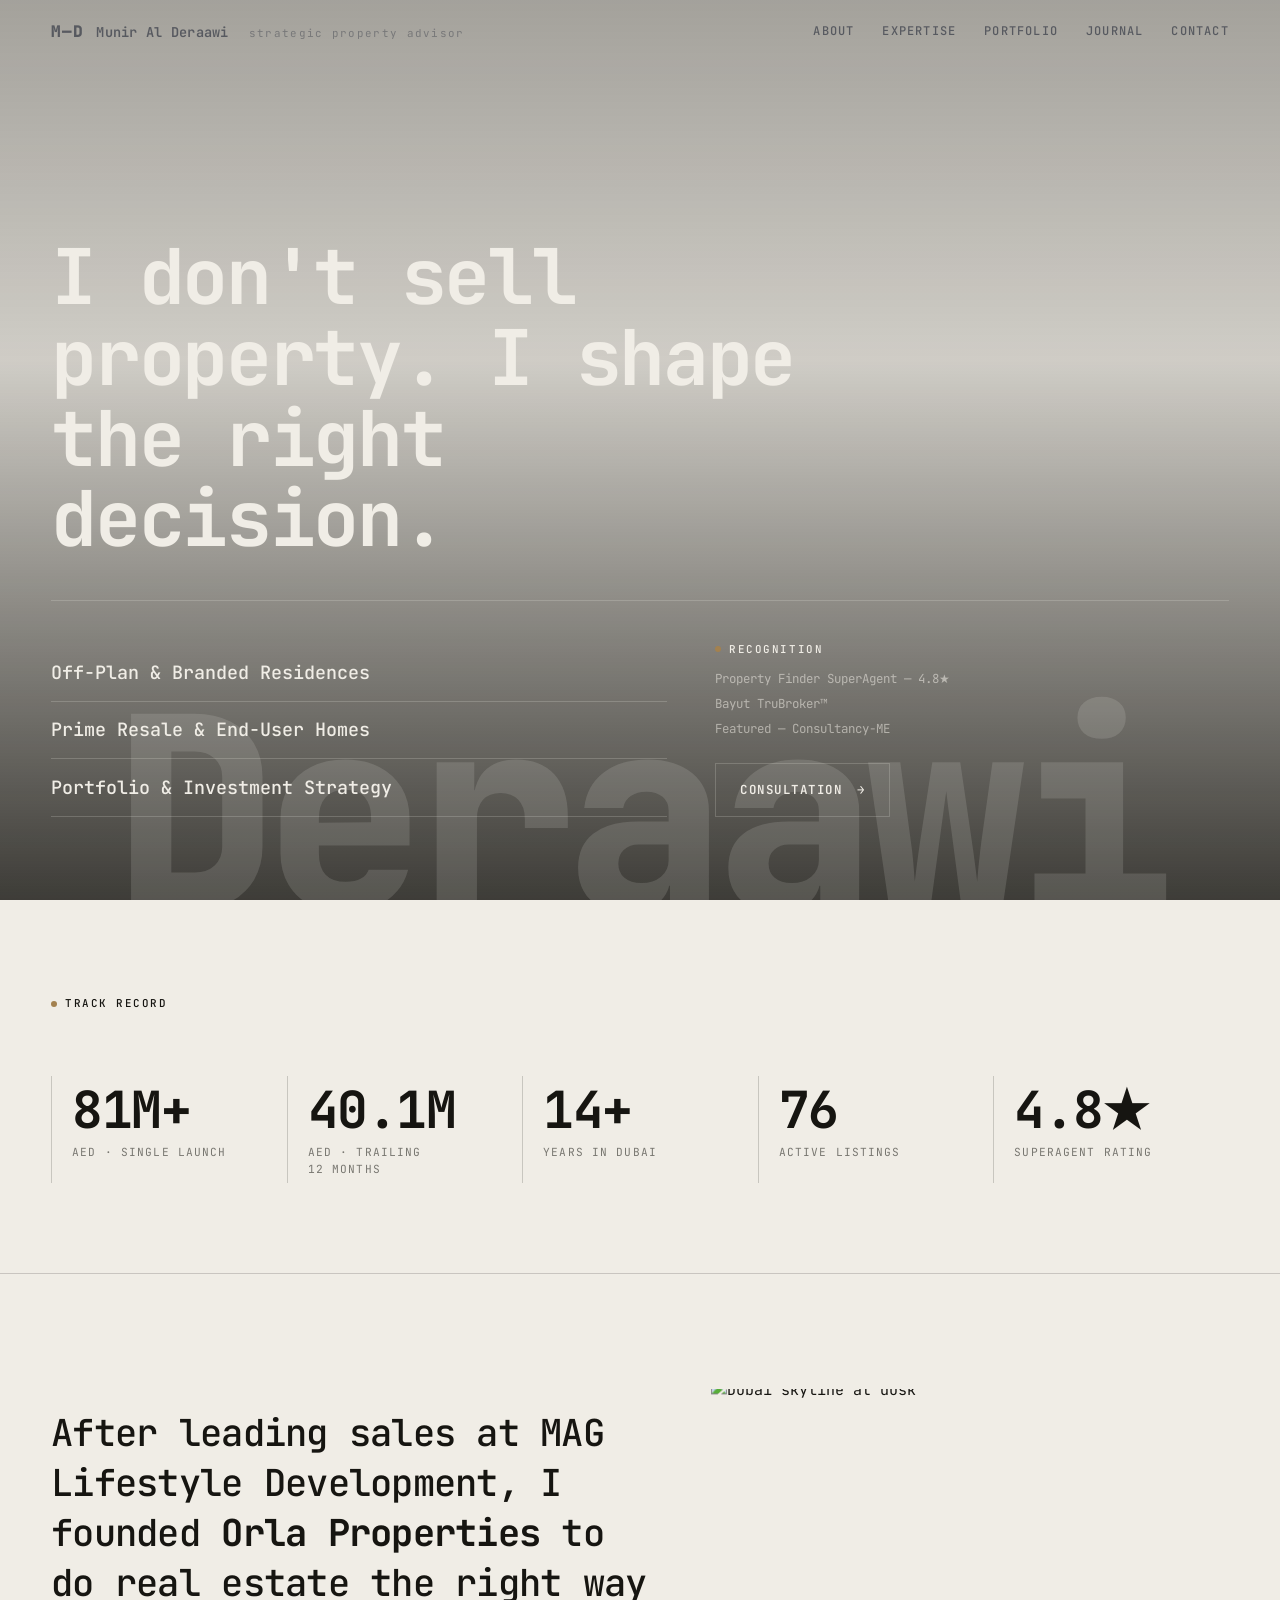
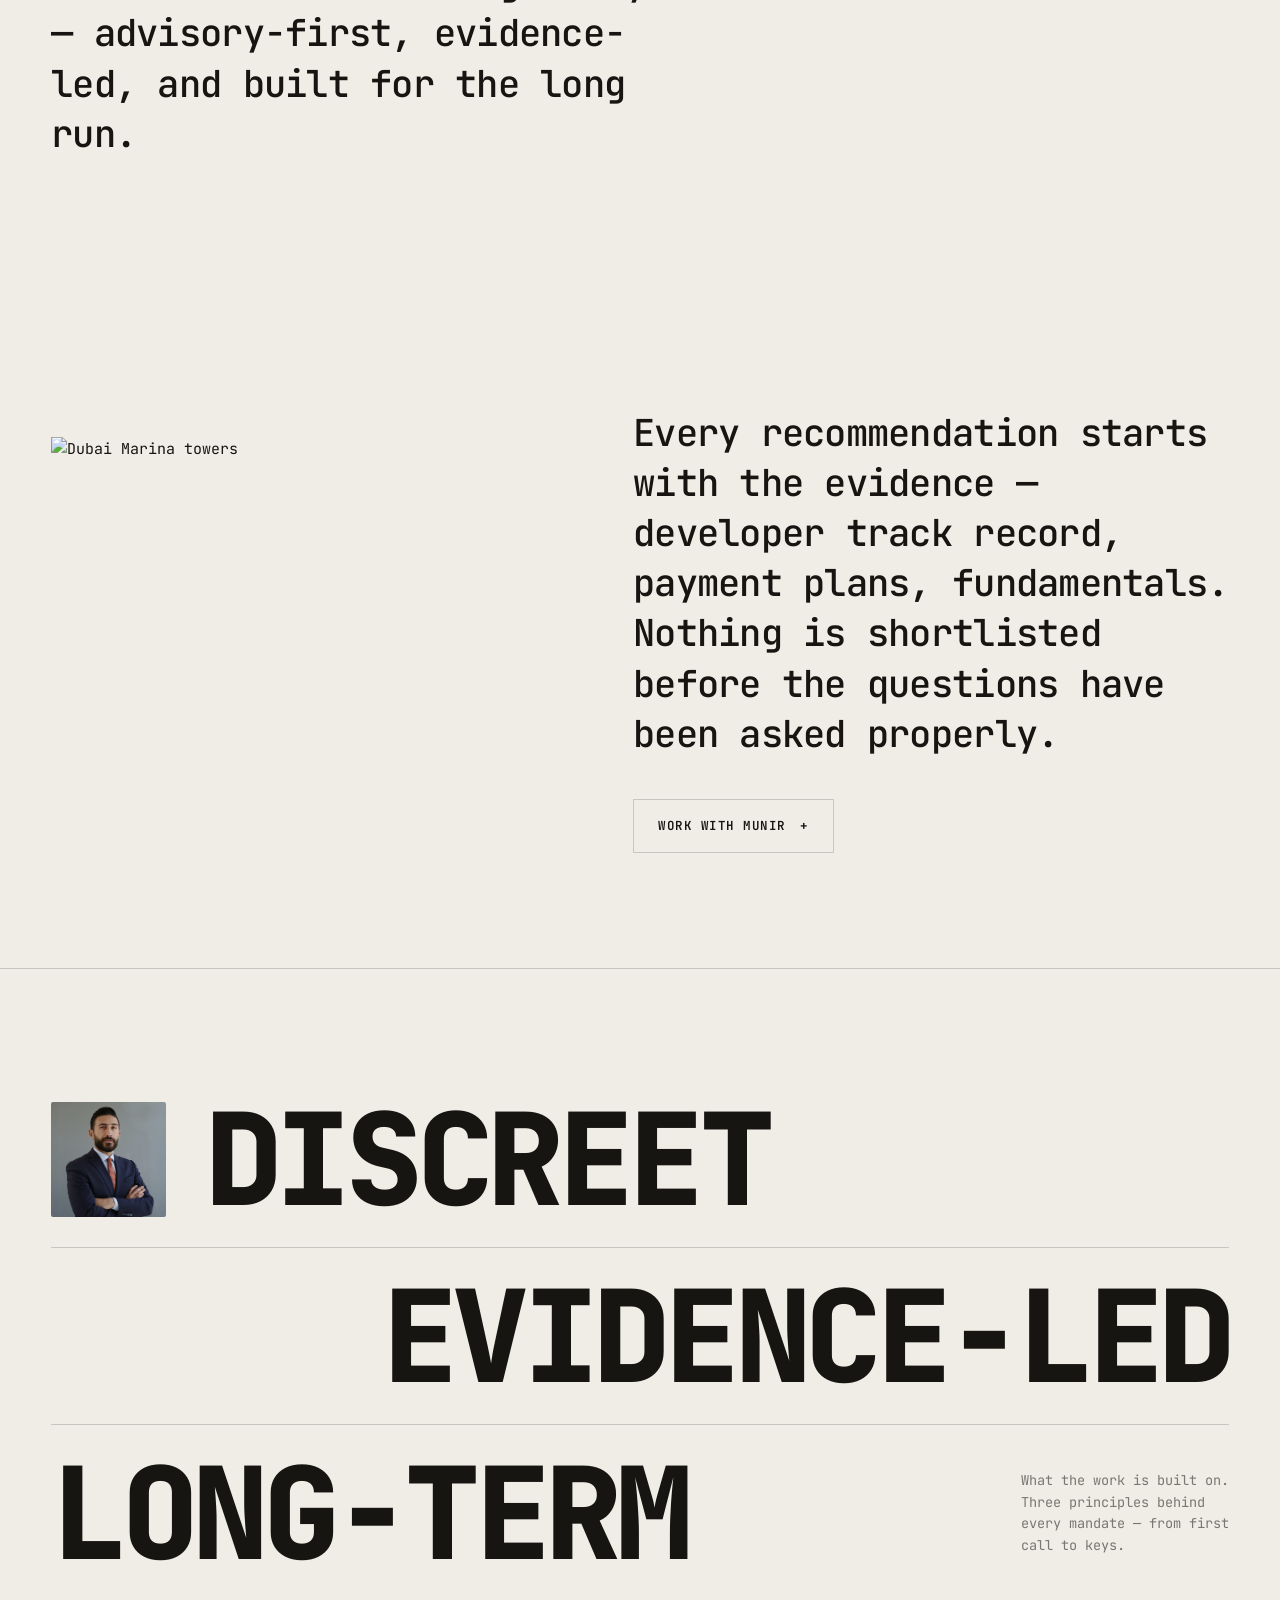
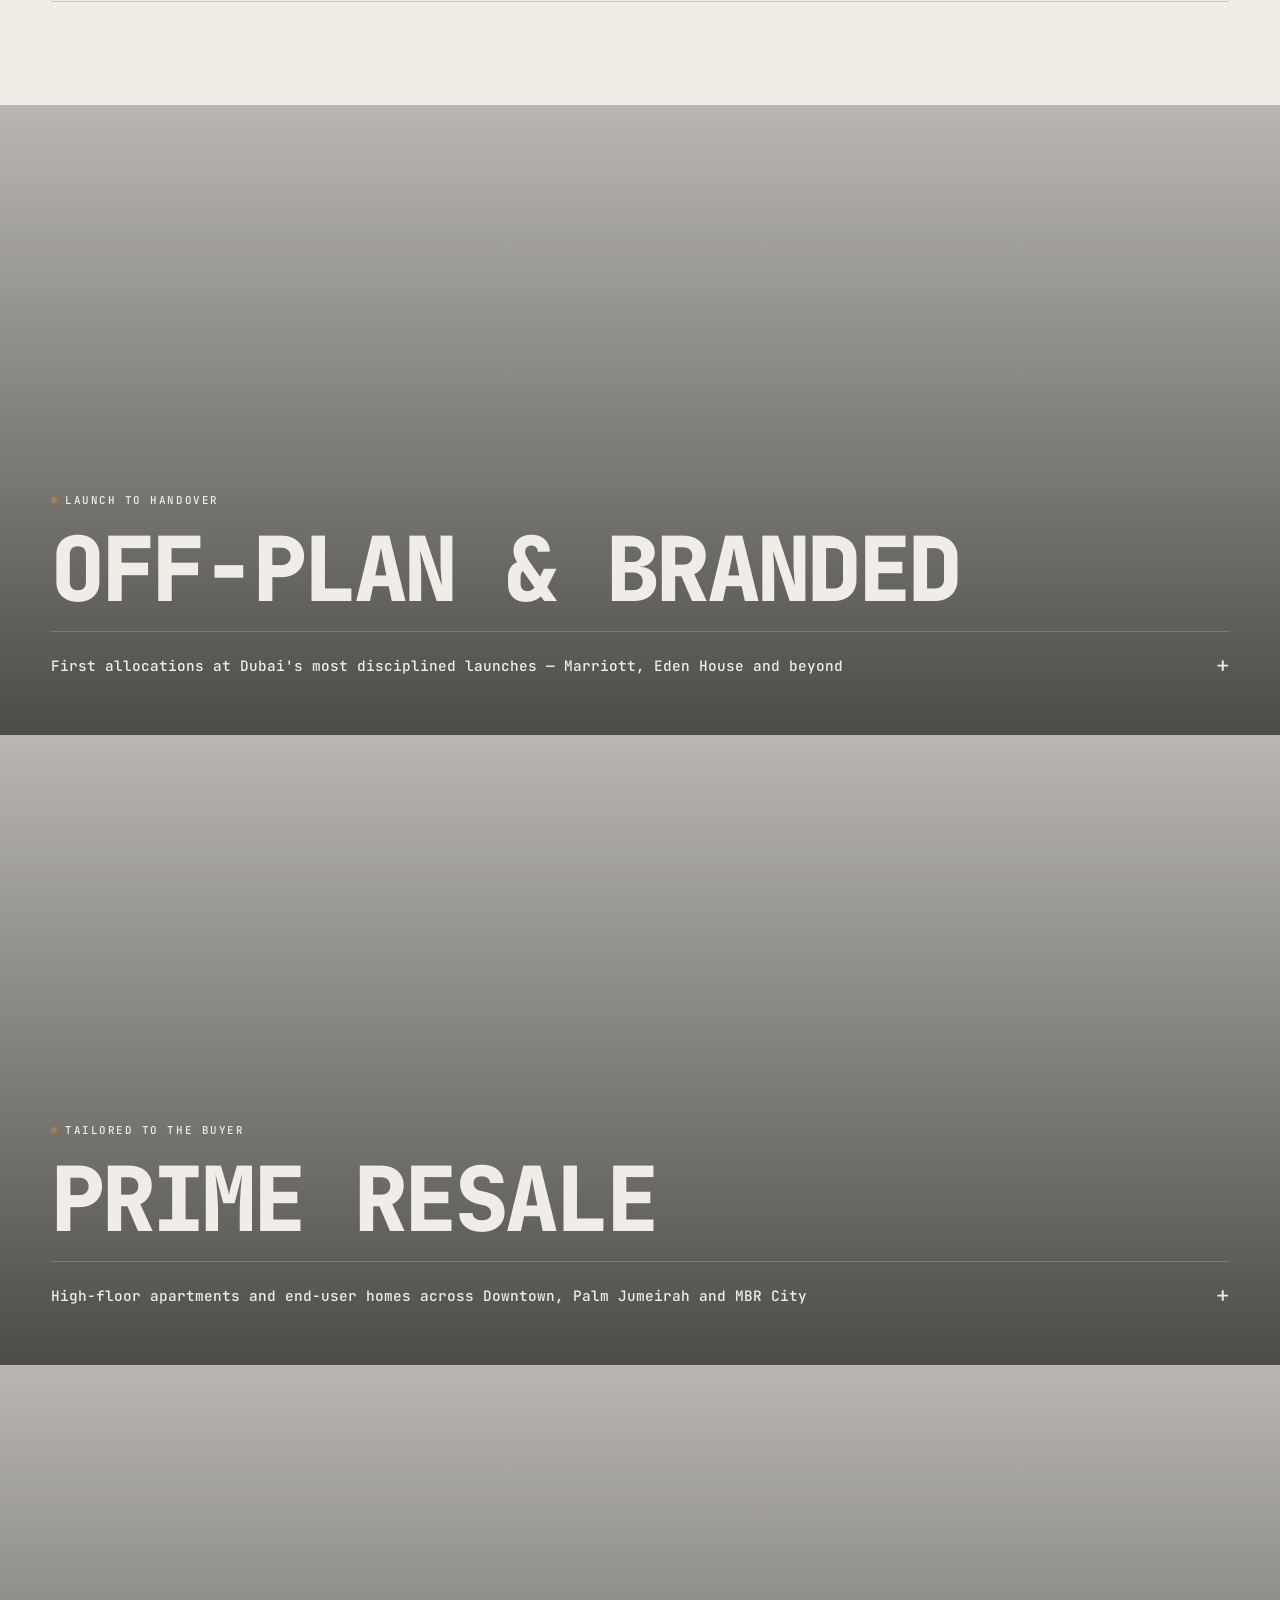
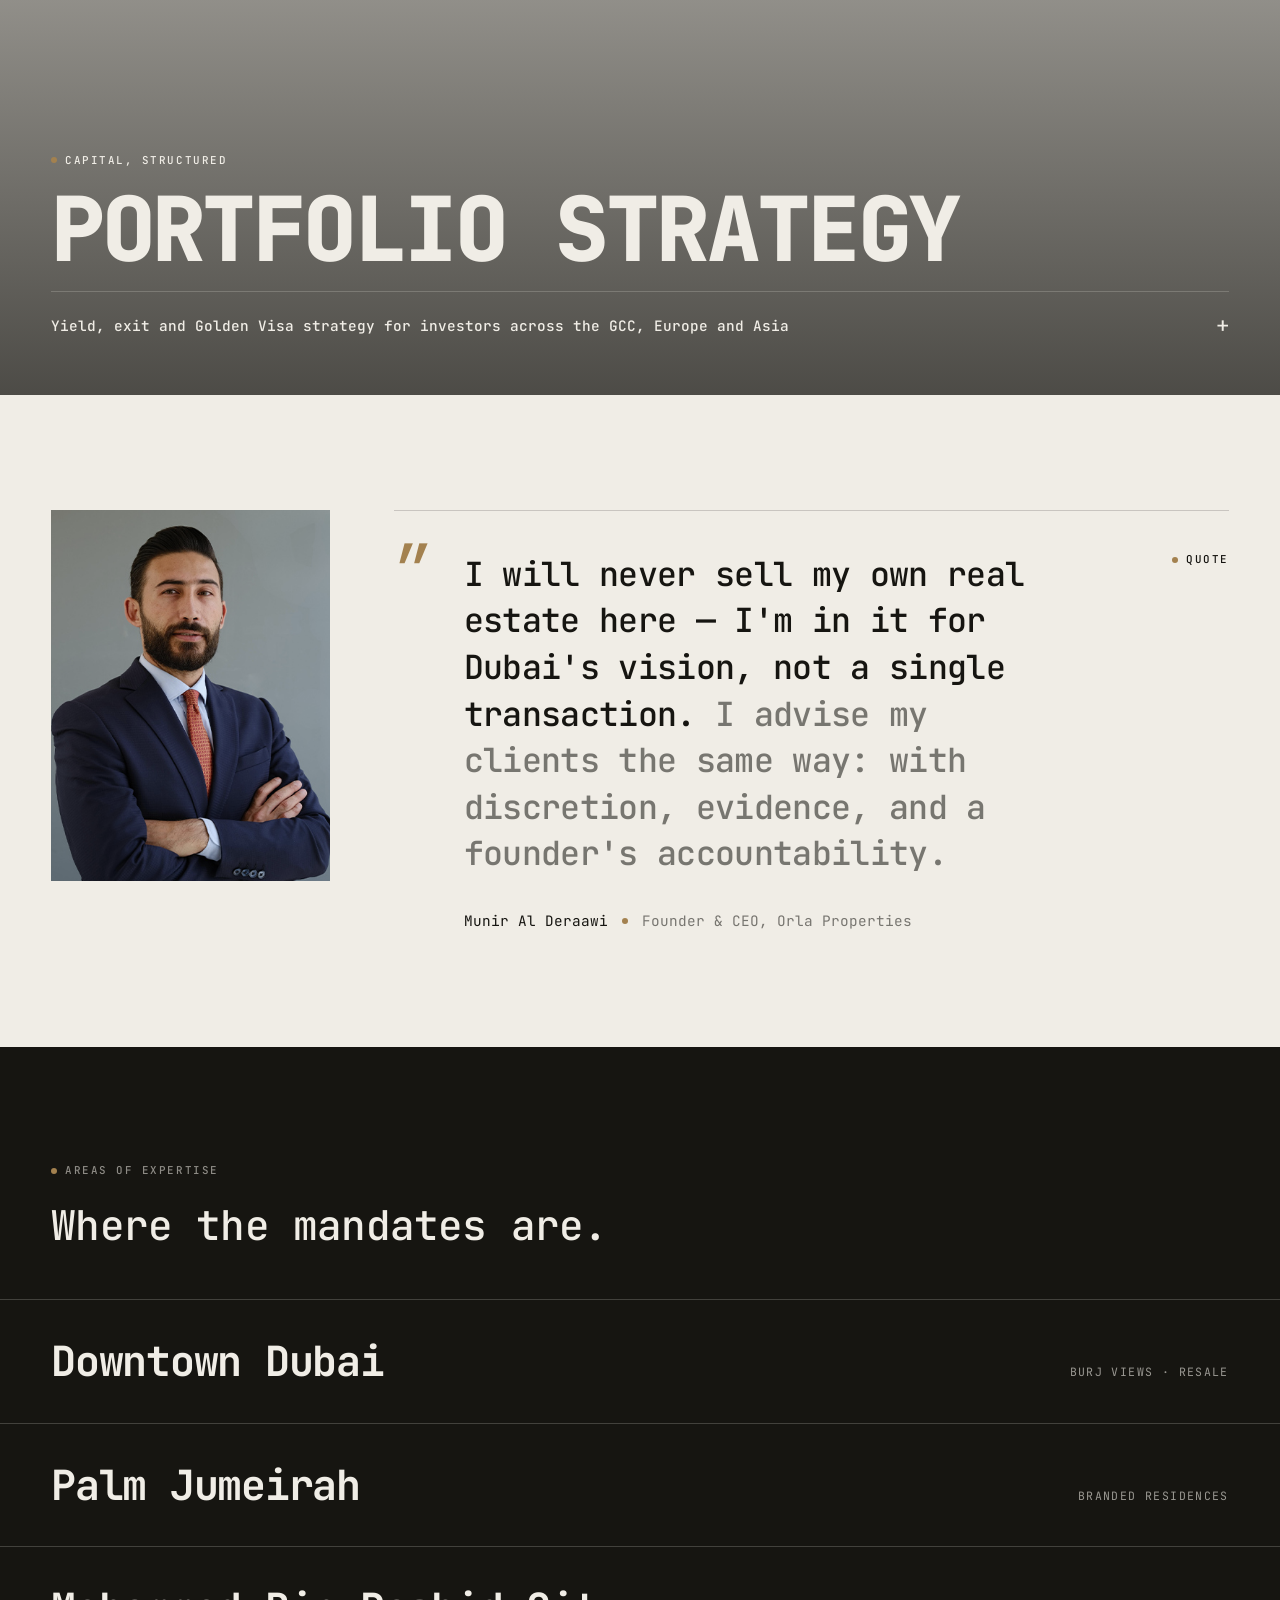
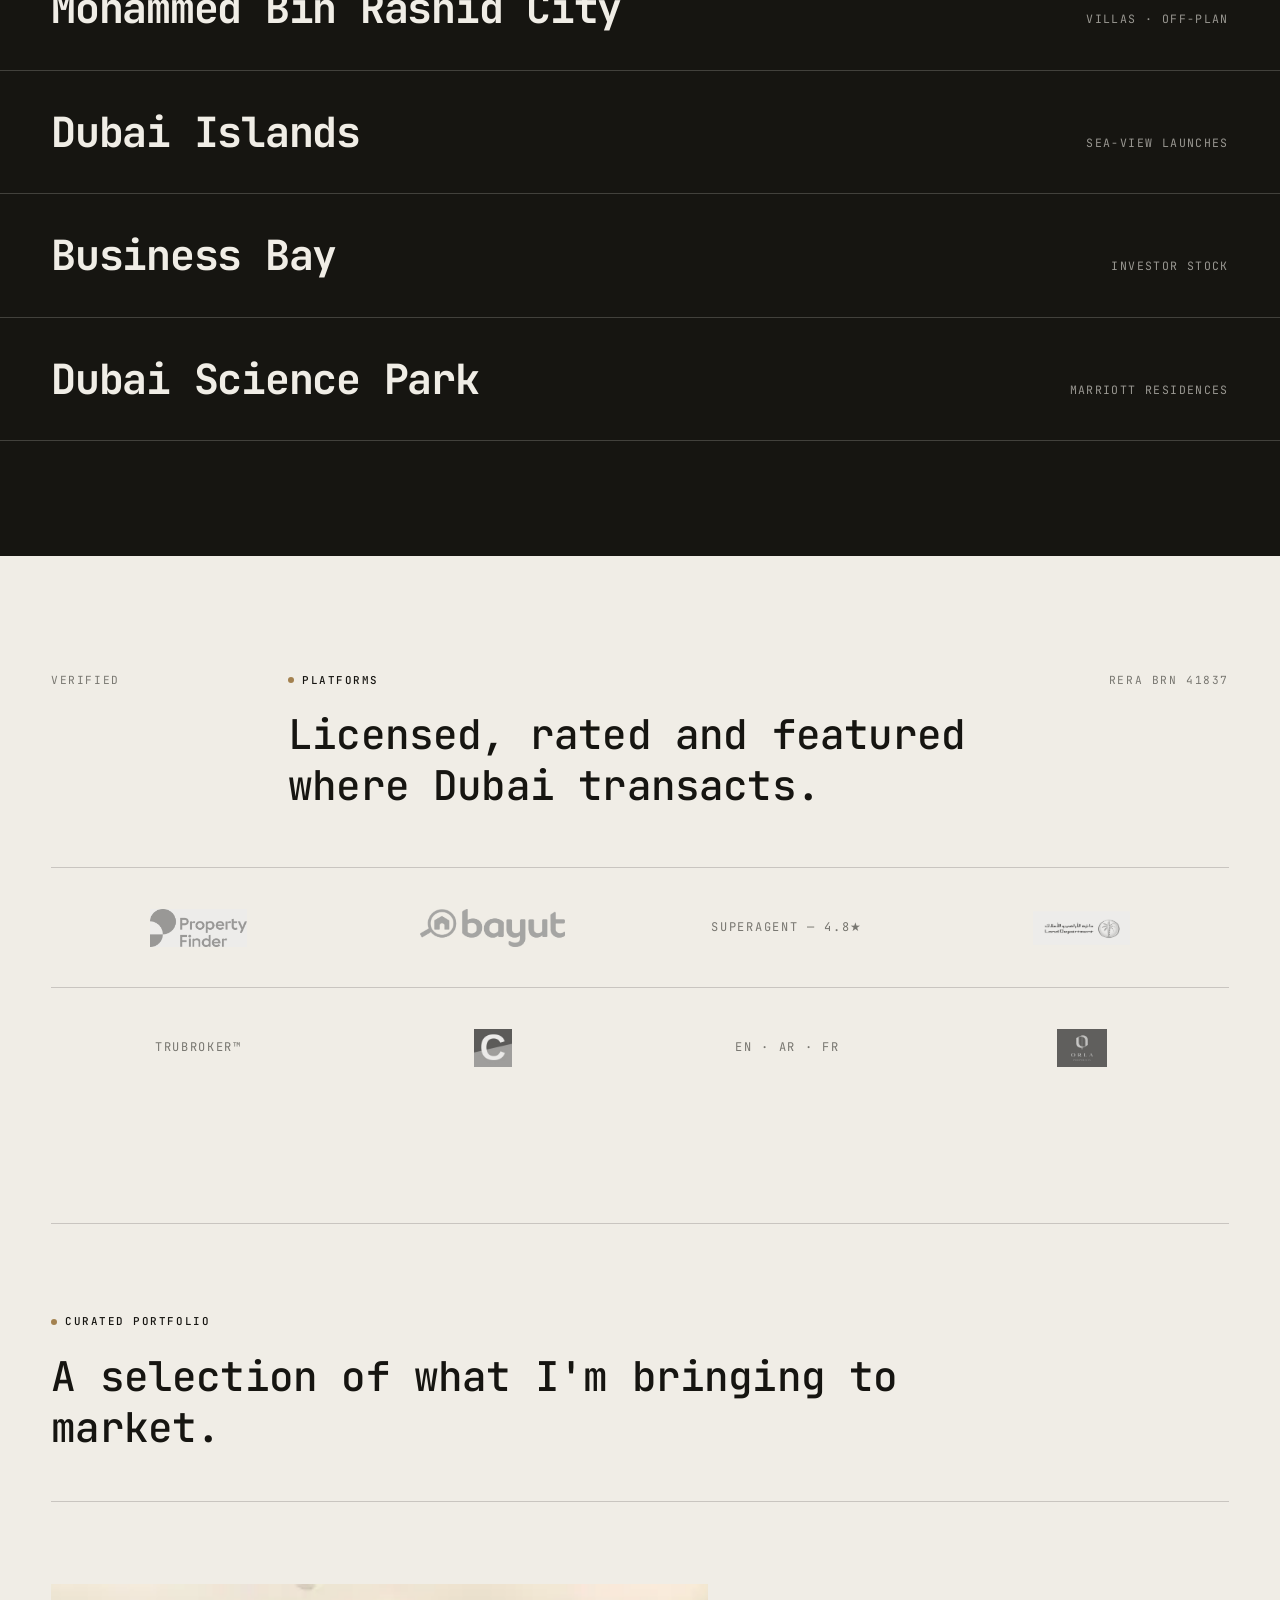
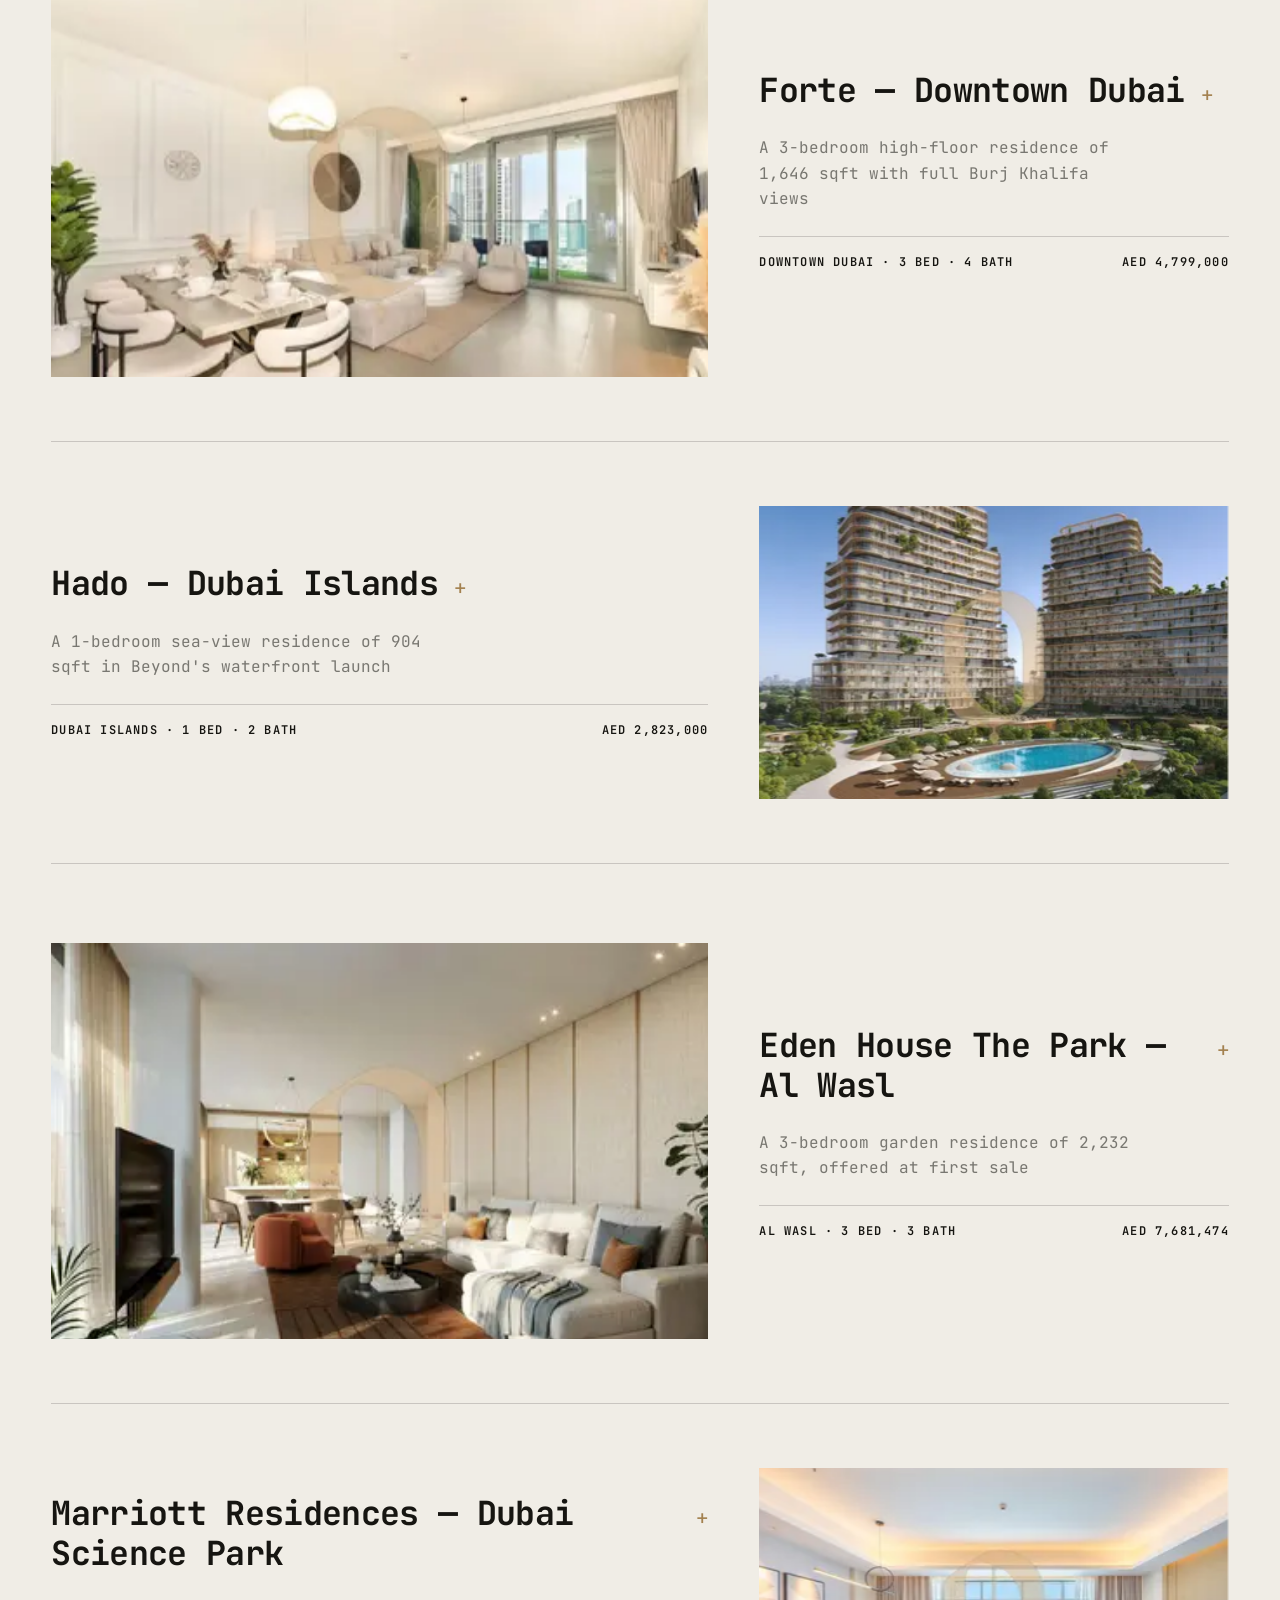
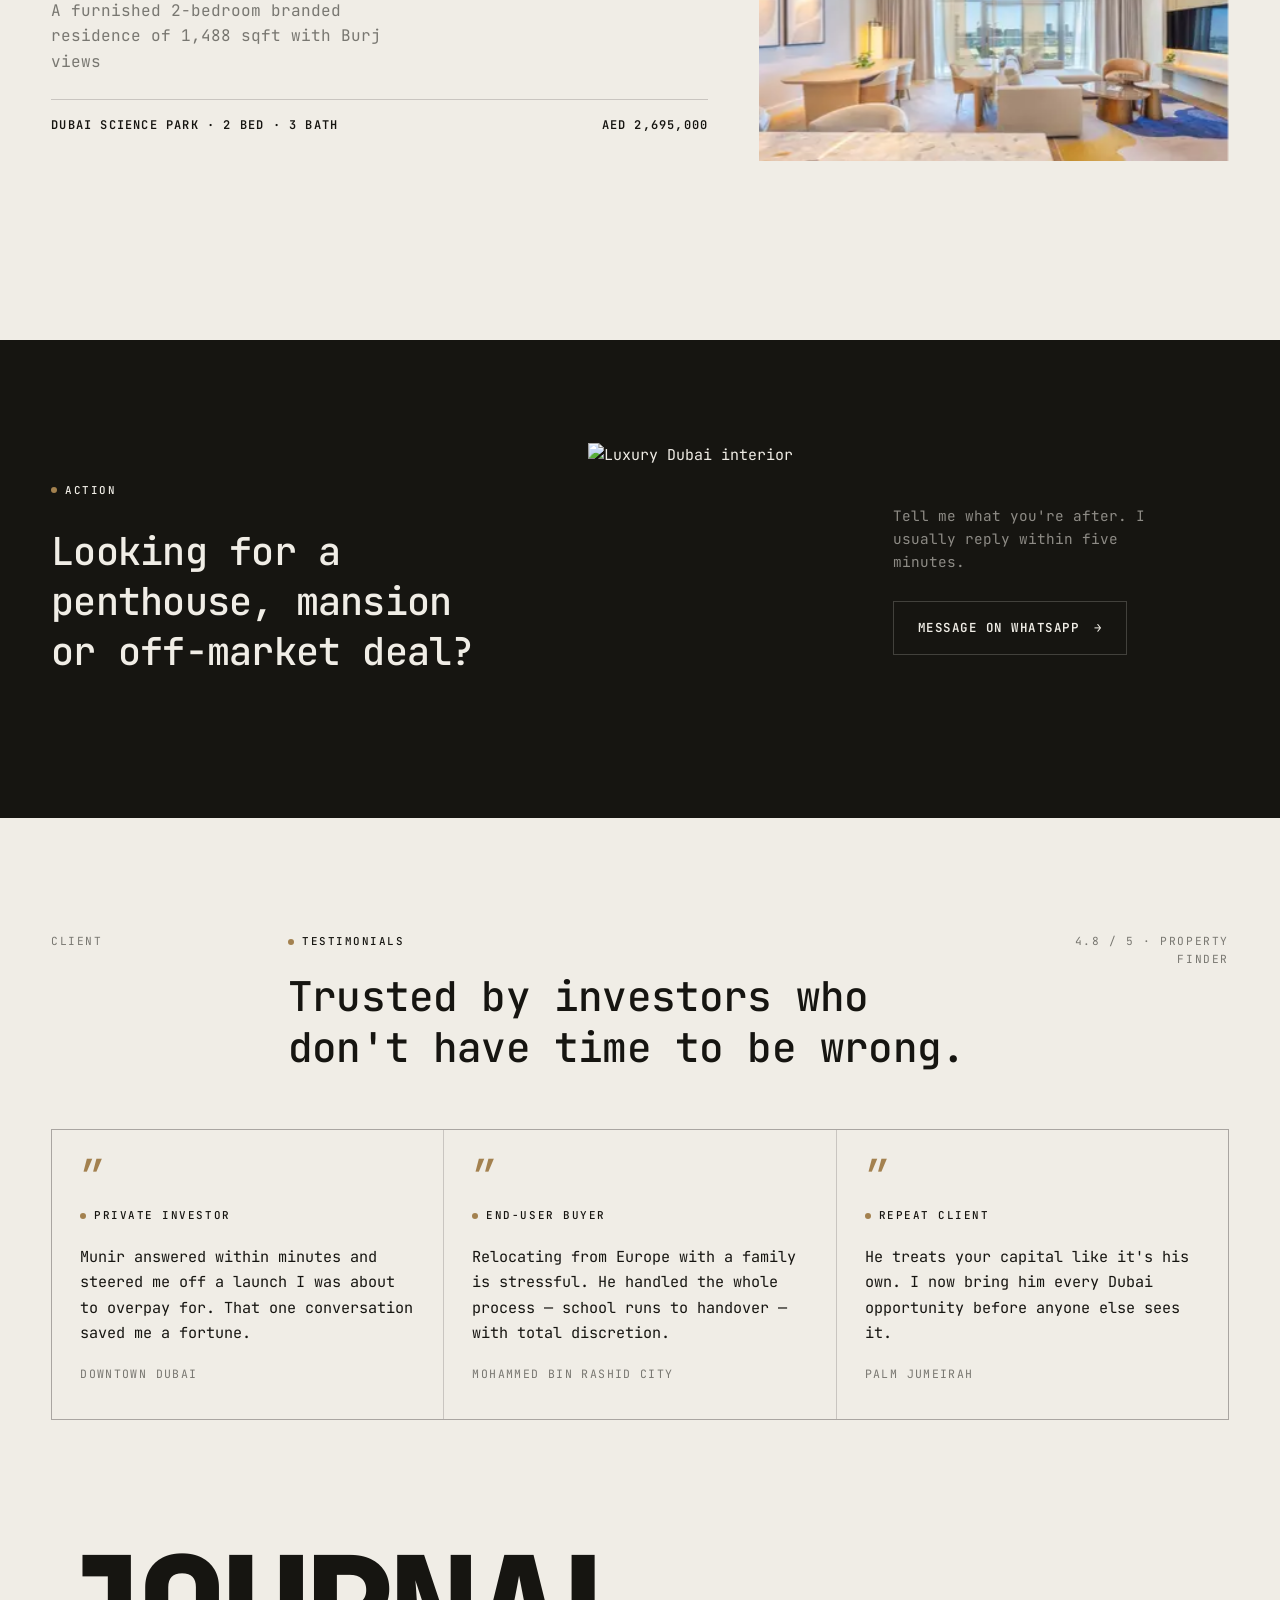
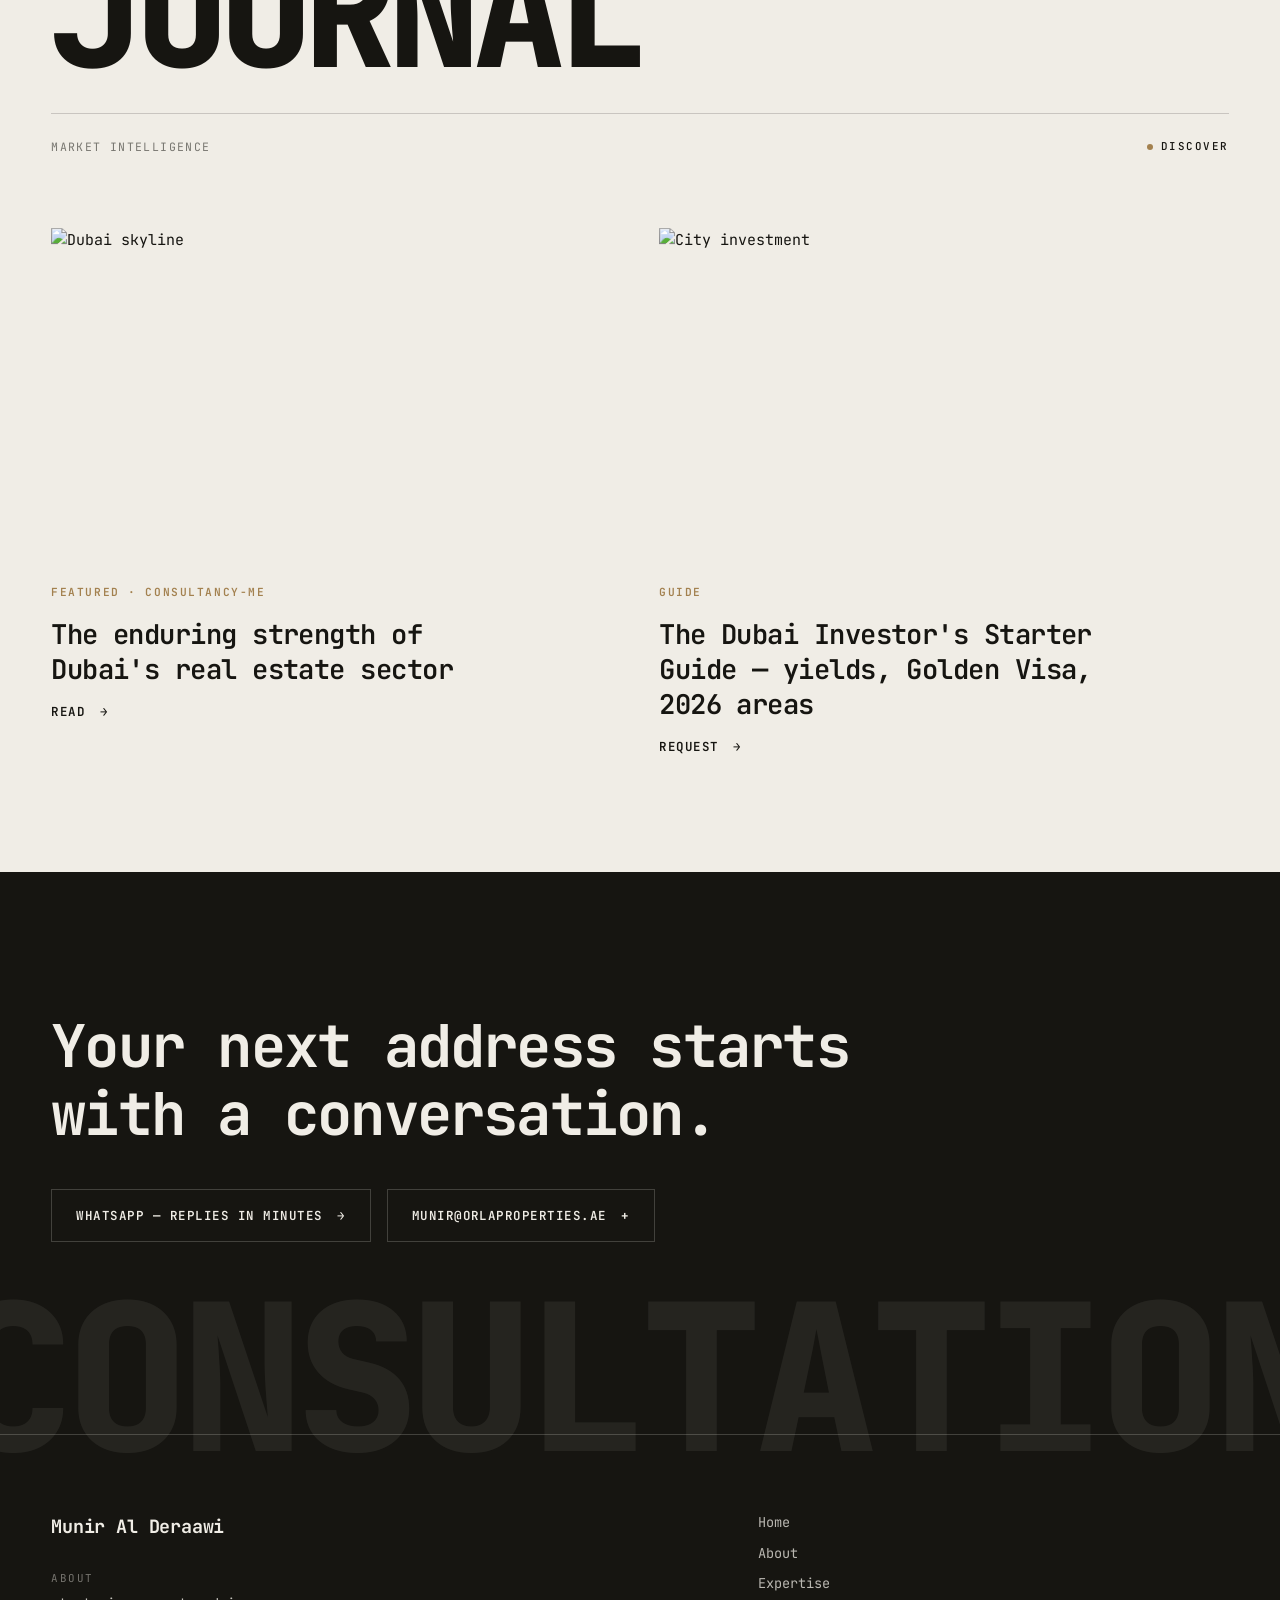
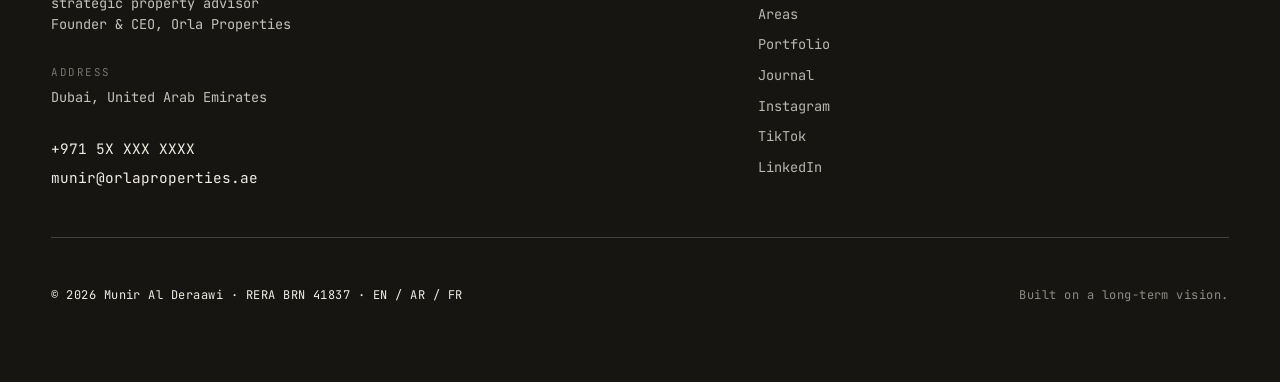
==== version-2/index.html @ e5d67b4d "Restructure into version-1 + add version-2 (Halston editorial design language) Co-Authored-By: Claud" ====
<!DOCTYPE html>
<html lang="en">
<head>
  <meta charset="UTF-8" />
  <meta name="viewport" content="width=device-width, initial-scale=1.0" />
  <title>Munir Al Deraawi — Strategic Property Advisor, Dubai | Founder &amp; CEO, Orla Properties</title>
  <meta name="description" content="Munir Al Deraawi — Founder & CEO of Orla Properties. Strategic property advisory in Dubai: off-plan, branded residences, prime resale and portfolio strategy. 14+ years, AED 40.1M closed in the last 12 months." />
  <meta name="theme-color" content="#141310" />

  <!-- Open Graph -->
  <meta property="og:type" content="website" />
  <meta property="og:title" content="Munir Al Deraawi — Strategic Property Advisor, Dubai" />
  <meta property="og:description" content="I don't sell property. I shape the right decision. Founder & CEO, Orla Properties — Dubai." />
  <meta property="og:image" content="https://images.unsplash.com/photo-1512453979798-5ea266f8880c?auto=format&fit=crop&w=1200&q=80" />

  <link rel="preconnect" href="https://fonts.googleapis.com" />
  <link rel="preconnect" href="https://fonts.gstatic.com" crossorigin />
  <link href="https://fonts.googleapis.com/css2?family=JetBrains+Mono:ital,wght@0,300;0,400;0,500;0,600;0,700;0,800;1,400&display=swap" rel="stylesheet" />
  <link rel="stylesheet" href="styles.css" />

  <script type="application/ld+json">
  {
    "@context": "https://schema.org",
    "@type": "RealEstateAgent",
    "name": "Munir Al Deraawi",
    "jobTitle": "Founder & CEO, Orla Properties",
    "areaServed": "Dubai, United Arab Emirates",
    "knowsLanguage": ["English", "Arabic", "French"],
    "url": "https://munirderaawi.com",
    "sameAs": [
      "https://www.instagram.com/munirderaawi/",
      "https://www.tiktok.com/@muniralderaawi",
      "https://www.linkedin.com/in/munir-al-deraawi-222149b0/"
    ]
  }
  </script>
</head>
<body>

  <!-- ============ PRELOADER ============ -->
  <div class="preload" id="preload" aria-hidden="true">
    <div class="preload__text">Strategic property advisory — Dubai</div>
  </div>

  <!-- ============ NAV ============ -->
  <header class="nav" id="nav">
    <div class="nav__wrap">
      <div class="nav__left">
        <a href="#top" class="nav__brand">
          <span class="nav__logo">M—D</span>
          <span class="nav__name">Munir Al Deraawi</span>
        </a>
        <span class="nav__slogan">strategic property advisor</span>
      </div>
      <nav class="nav__links" aria-label="Primary">
        <a href="#about">About</a>
        <a href="#expertise">Expertise</a>
        <a href="#portfolio">Portfolio</a>
        <a href="#journal">Journal</a>
        <a href="#contact">Contact</a>
      </nav>
      <button class="nav__burger" id="burger" aria-label="Menu" aria-expanded="false">
        <span class="nav__burger-lines"><i></i><i></i></span>
        <span class="nav__burger-text">Menu</span>
      </button>
    </div>
  </header>

  <!-- ============ FULLSCREEN MENU ============ -->
  <div class="menu" id="menu" aria-hidden="true">
    <div class="menu__layout">
      <div class="menu__main">
        <a href="#top">Home</a>
        <a href="#about">About</a>
        <a href="#expertise">Expertise</a>
        <a href="#areas">Areas</a>
        <a href="#portfolio">Portfolio</a>
        <a href="#journal">Journal</a>
        <a href="#contact">Contact</a>
      </div>
      <div class="menu__side">
        <div class="menu__contact">
          <span class="label"><i class="label__dot"></i>Get in touch</span>
          <a href="https://wa.me/9715XXXXXXXX" target="_blank" rel="noopener">WhatsApp</a>
          <a href="mailto:munir@orlaproperties.ae">munir@orlaproperties.ae</a>
          <a href="https://www.instagram.com/munirderaawi/" target="_blank" rel="noopener">Instagram — 17.6K</a>
          <a href="https://www.linkedin.com/in/munir-al-deraawi-222149b0/" target="_blank" rel="noopener">LinkedIn — 28K</a>
        </div>
        <figure class="menu__feature">
          <img src="assets/listing_eden.webp" alt="Eden House The Park, Al Wasl" loading="lazy" />
          <figcaption>
            <span class="label label--dark"><i class="label__dot"></i>Featured</span>
            <strong>Eden House The Park — Al Wasl</strong>
          </figcaption>
        </figure>
      </div>
    </div>
  </div>

  <main id="top">

    <!-- ============ HERO ============ -->
    <section class="hero">
      <div class="hero__layout">
        <h1 class="hero__heading reveal">I don't sell property. I&nbsp;shape the right decision.</h1>
        <div class="hero__line"></div>
        <div class="hero__details">
          <div class="hero__services">
            <a class="hero__service" href="#expertise">
              <span>Off-Plan &amp; Branded Residences</span><em>Explore&nbsp;+</em>
            </a>
            <a class="hero__service" href="#expertise">
              <span>Prime Resale &amp; End-User Homes</span><em>Explore&nbsp;+</em>
            </a>
            <a class="hero__service" href="#expertise">
              <span>Portfolio &amp; Investment Strategy</span><em>Explore&nbsp;+</em>
            </a>
          </div>
          <div class="hero__action">
            <div class="hero__recognition">
              <span class="label label--dark"><i class="label__dot"></i>Recognition</span>
              <span>Property Finder SuperAgent — 4.8★</span>
              <span>Bayut TruBroker™</span>
              <span>Featured — Consultancy-ME</span>
            </div>
            <a class="action-btn action-btn--light" href="#contact"><span>Consultation</span><em>→</em></a>
          </div>
        </div>
      </div>
      <div class="hero__bg" aria-hidden="true">
        <div class="hero__bg-media"></div>
        <div class="hero__bg-grad"></div>
        <p class="hero__giant" id="heroGiant">Deraawi</p>
      </div>
    </section>

    <!-- ============ ACHIEVEMENTS ============ -->
    <section class="achievements" aria-label="Achievements">
      <span class="label achievements__label"><i class="label__dot"></i>Track record</span>
      <div class="achievements__list">
        <div class="achievement reveal">
          <span class="achievement__num" data-count="81" data-suffix="M+">81M+</span>
          <span class="achievement__cap">AED · single launch</span>
        </div>
        <div class="achievement reveal">
          <span class="achievement__num" data-count="40.1" data-decimals="1" data-suffix="M">40.1M</span>
          <span class="achievement__cap">AED · trailing 12&nbsp;months</span>
        </div>
        <div class="achievement reveal">
          <span class="achievement__num" data-count="14" data-suffix="+">14+</span>
          <span class="achievement__cap">Years in Dubai</span>
        </div>
        <div class="achievement reveal">
          <span class="achievement__num" data-count="76" data-suffix="">76</span>
          <span class="achievement__cap">Active listings</span>
        </div>
        <div class="achievement reveal">
          <span class="achievement__num" data-count="4.8" data-decimals="1" data-suffix="★">4.8★</span>
          <span class="achievement__cap">SuperAgent rating</span>
        </div>
      </div>
    </section>

    <!-- ============ ABOUT / SPLIT STATEMENTS ============ -->
    <section class="split" id="about">
      <div class="split__content">
        <h2 class="split__heading reveal">
          After leading sales at MAG Lifestyle Development, I founded <strong>Orla Properties</strong> to do real
          estate the right way — advisory-first, evidence-led, and built for the long run.
        </h2>
      </div>
      <div class="split__image">
        <div class="parallax"><img src="https://images.unsplash.com/photo-1512453979798-5ea266f8880c?auto=format&fit=crop&w=1400&q=80" alt="Dubai skyline at dusk" loading="lazy" class="parallax__img" /></div>
      </div>
    </section>

    <section class="split split--alt">
      <div class="split__content">
        <h2 class="split__heading reveal">
          Every recommendation starts with the evidence — developer track record, payment plans, fundamentals.
          Nothing is shortlisted before the questions have been asked properly.
        </h2>
        <a class="action-btn reveal" href="#contact"><span>Work with Munir</span><em>+</em></a>
      </div>
      <div class="split__image">
        <div class="parallax"><img src="https://images.unsplash.com/photo-1518684079-3c830dcef090?auto=format&fit=crop&w=1400&q=80" alt="Dubai Marina towers" loading="lazy" class="parallax__img" /></div>
      </div>
    </section>

    <!-- ============ TYPO TITLES ============ -->
    <section class="typo">
      <div class="typo__row is-1st reveal">
        <span class="typo__thumb"><img src="assets/article_1.jpg" alt="Munir Al Deraawi" loading="lazy" /></span>
        <span class="typo__word">Discreet</span>
      </div>
      <div class="typo__row is-2nd reveal">
        <span class="typo__word">Evidence-led</span>
      </div>
      <div class="typo__row is-3rd reveal">
        <span class="typo__word">Long-term</span>
        <p class="typo__note">What the work is built on. Three principles behind every mandate — from first call to keys.</p>
      </div>
    </section>

    <!-- ============ EXPERTISE SHOWCASE ============ -->
    <section class="showcase" id="expertise">
      <a class="showcase__panel" href="#contact" style="--bg:url('https://images.unsplash.com/photo-1583608205776-bfd35f0d9f83?auto=format&fit=crop&w=1600&q=80')">
        <span class="label label--dark"><i class="label__dot"></i>Launch to handover</span>
        <h2 class="showcase__title">Off-Plan &amp; Branded</h2>
        <p class="showcase__about">First allocations at Dubai's most disciplined launches — Marriott, Eden House and beyond<span class="showcase__plus">+</span></p>
      </a>
      <a class="showcase__panel" href="#contact" style="--bg:url('https://images.unsplash.com/photo-1580041065738-e72023775cdc?auto=format&fit=crop&w=1600&q=80')">
        <span class="label label--dark"><i class="label__dot"></i>Tailored to the buyer</span>
        <h2 class="showcase__title">Prime Resale</h2>
        <p class="showcase__about">High-floor apartments and end-user homes across Downtown, Palm Jumeirah and MBR City<span class="showcase__plus">+</span></p>
      </a>
      <a class="showcase__panel" href="#contact" style="--bg:url('https://images.unsplash.com/photo-1546412414-e1885259563a?auto=format&fit=crop&w=1600&q=80')">
        <span class="label label--dark"><i class="label__dot"></i>Capital, structured</span>
        <h2 class="showcase__title">Portfolio Strategy</h2>
        <p class="showcase__about">Yield, exit and Golden Visa strategy for investors across the GCC, Europe and Asia<span class="showcase__plus">+</span></p>
      </a>
    </section>

    <!-- ============ QUOTE ============ -->
    <section class="quote">
      <div class="quote__grid">
        <div class="quote__image reveal">
          <img src="assets/article_1.jpg" alt="Munir Al Deraawi, Founder & CEO of Orla Properties" loading="lazy" />
        </div>
        <div class="quote__content">
          <div class="quote__line"></div>
          <div class="quote__row">
            <span class="quote__icon">”</span>
            <div class="quote__body reveal">
              <p class="quote__text">
                I will never sell my own real estate here — I'm in it for Dubai's vision, not a single transaction.
                <span>I advise my clients the same way: with discretion, evidence, and a founder's accountability.</span>
              </p>
              <div class="quote__name">
                <span>Munir Al Deraawi</span><i></i><span class="dim">Founder &amp; CEO, Orla Properties</span>
              </div>
            </div>
            <span class="label quote__label"><i class="label__dot"></i>quote</span>
          </div>
        </div>
      </div>
    </section>

    <!-- ============ AREAS LISTING ============ -->
    <section class="areas" id="areas">
      <div class="areas__head">
        <span class="label"><i class="label__dot"></i>Areas of expertise</span>
        <h2 class="section-heading reveal">Where the mandates are.</h2>
      </div>
      <div class="areas__list">
        <a class="area" href="#contact"><h3>Downtown Dubai</h3><span class="area__meta">Burj views · resale</span></a>
        <a class="area" href="#contact"><h3>Palm Jumeirah</h3><span class="area__meta">Branded residences</span></a>
        <a class="area" href="#contact"><h3>Mohammed Bin Rashid City</h3><span class="area__meta">Villas · off-plan</span></a>
        <a class="area" href="#contact"><h3>Dubai Islands</h3><span class="area__meta">Sea-view launches</span></a>
        <a class="area" href="#contact"><h3>Business Bay</h3><span class="area__meta">Investor stock</span></a>
        <a class="area" href="#contact"><h3>Dubai Science Park</h3><span class="area__meta">Marriott Residences</span></a>
      </div>
    </section>

    <!-- ============ TRUSTED ============ -->
    <section class="trusted">
      <div class="trusted__head">
        <span class="trusted__side">Verified</span>
        <div class="trusted__max">
          <span class="label"><i class="label__dot"></i>Platforms</span>
          <h2 class="section-heading reveal">Licensed, rated and featured where Dubai transacts.</h2>
        </div>
        <span class="trusted__side">RERA BRN 41837</span>
      </div>
      <div class="trusted__grid">
        <div class="trusted__cell"><img src="assets/logos/propertyfinder.jpg" alt="Property Finder" loading="lazy" /></div>
        <div class="trusted__cell"><img src="assets/logos/bayut.png" alt="Bayut" loading="lazy" /></div>
        <div class="trusted__cell trusted__cell--text">SuperAgent — 4.8★</div>
        <div class="trusted__cell"><img src="assets/logos/dld.png" alt="Dubai Land Department" loading="lazy" /></div>
        <div class="trusted__cell trusted__cell--text">TruBroker™</div>
        <div class="trusted__cell"><img src="assets/logos/consultancy.png" alt="Consultancy-ME" loading="lazy" /></div>
        <div class="trusted__cell trusted__cell--text">EN · AR · FR</div>
        <div class="trusted__cell"><img src="assets/logos/orla.jpg" alt="Orla Properties" loading="lazy" /></div>
      </div>
    </section>

    <!-- ============ PORTFOLIO ============ -->
    <section class="projects" id="portfolio">
      <div class="projects__head">
        <span class="label"><i class="label__dot"></i>Curated portfolio</span>
        <h2 class="section-heading reveal">A selection of what I'm bringing to market.</h2>
      </div>

      <article class="project">
        <div class="project__image"><div class="parallax"><img src="assets/listing_forte.webp" alt="Forte, Downtown Dubai" loading="lazy" class="parallax__img" /></div></div>
        <div class="project__about">
          <a class="project__title reveal" href="#contact"><h3>Forte — Downtown Dubai</h3><span>+</span></a>
          <p class="project__detail reveal">A 3-bedroom high-floor residence of 1,646 sqft with full Burj Khalifa views</p>
          <div class="project__meta"><span>Downtown Dubai · 3 bed · 4 bath</span><span>AED 4,799,000</span></div>
        </div>
      </article>

      <article class="project">
        <div class="project__image"><div class="parallax"><img src="assets/listing_hado.webp" alt="Hado by Beyond, Dubai Islands" loading="lazy" class="parallax__img" /></div></div>
        <div class="project__about">
          <a class="project__title reveal" href="#contact"><h3>Hado — Dubai Islands</h3><span>+</span></a>
          <p class="project__detail reveal">A 1-bedroom sea-view residence of 904 sqft in Beyond's waterfront launch</p>
          <div class="project__meta"><span>Dubai Islands · 1 bed · 2 bath</span><span>AED 2,823,000</span></div>
        </div>
      </article>

      <article class="project">
        <div class="project__image"><div class="parallax"><img src="assets/listing_eden.webp" alt="Eden House The Park, Al Wasl" loading="lazy" class="parallax__img" /></div></div>
        <div class="project__about">
          <a class="project__title reveal" href="#contact"><h3>Eden House The Park — Al Wasl</h3><span>+</span></a>
          <p class="project__detail reveal">A 3-bedroom garden residence of 2,232 sqft, offered at first sale</p>
          <div class="project__meta"><span>Al Wasl · 3 bed · 3 bath</span><span>AED 7,681,474</span></div>
        </div>
      </article>

      <article class="project">
        <div class="project__image"><div class="parallax"><img src="assets/listing_marriott.webp" alt="Marriott Residences, Dubai Science Park" loading="lazy" class="parallax__img" /></div></div>
        <div class="project__about">
          <a class="project__title reveal" href="#contact"><h3>Marriott Residences — Dubai Science Park</h3><span>+</span></a>
          <p class="project__detail reveal">A furnished 2-bedroom branded residence of 1,488 sqft with Burj views</p>
          <div class="project__meta"><span>Dubai Science Park · 2 bed · 3 bath</span><span>AED 2,695,000</span></div>
        </div>
      </article>
    </section>

    <!-- ============ COMPACT CTA ============ -->
    <section class="cta-compact">
      <div class="cta-compact__block">
        <span class="label label--dark"><i class="label__dot"></i>Action</span>
        <h2 class="cta-compact__heading reveal">Looking for a penthouse, mansion or off-market deal?</h2>
      </div>
      <div class="cta-compact__image">
        <img src="https://images.unsplash.com/photo-1600607687939-ce8a6c25118c?auto=format&fit=crop&w=1000&q=80" alt="Luxury Dubai interior" loading="lazy" />
      </div>
      <div class="cta-compact__block is-2nd">
        <p>Tell me what you're after. I usually reply within five minutes.</p>
        <a class="action-btn action-btn--dark" href="https://wa.me/9715XXXXXXXX" target="_blank" rel="noopener"><span>Message on WhatsApp</span><em>→</em></a>
      </div>
    </section>

    <!-- ============ TESTIMONIALS ============ -->
    <section class="reviews">
      <div class="reviews__head">
        <span class="reviews__side">Client</span>
        <div class="reviews__max">
          <span class="label"><i class="label__dot"></i>Testimonials</span>
          <h2 class="section-heading reveal">Trusted by investors who don't have time to be wrong.</h2>
        </div>
        <span class="reviews__side">4.8 / 5 · Property Finder</span>
      </div>
      <!-- REPLACE with verified client reviews before publishing -->
      <div class="reviews__grid">
        <figure class="review reveal">
          <span class="review__icon">”</span>
          <span class="label"><i class="label__dot"></i>Private investor</span>
          <blockquote>Munir answered within minutes and steered me off a launch I was about to overpay for. That one conversation saved me a fortune.</blockquote>
          <figcaption>Downtown Dubai</figcaption>
        </figure>
        <figure class="review reveal">
          <span class="review__icon">”</span>
          <span class="label"><i class="label__dot"></i>End-user buyer</span>
          <blockquote>Relocating from Europe with a family is stressful. He handled the whole process — school runs to handover — with total discretion.</blockquote>
          <figcaption>Mohammed Bin Rashid City</figcaption>
        </figure>
        <figure class="review reveal">
          <span class="review__icon">”</span>
          <span class="label"><i class="label__dot"></i>Repeat client</span>
          <blockquote>He treats your capital like it's his own. I now bring him every Dubai opportunity before anyone else sees it.</blockquote>
          <figcaption>Palm Jumeirah</figcaption>
        </figure>
      </div>
    </section>

    <!-- ============ JOURNAL ============ -->
    <section class="journal" id="journal">
      <div class="journal__title">
        <h2 class="journal__heading reveal">Journal</h2>
        <div class="journal__divider"></div>
        <div class="journal__cats">
          <span>Market intelligence</span>
          <span class="label"><i class="label__dot"></i>Discover</span>
        </div>
      </div>
      <div class="journal__grid">
        <a class="journal__card" href="https://www.consultancy-me.com/news/11132/munir-al-deraawi-on-the-enduring-strength-of-dubais-real-estate-sector" target="_blank" rel="noopener">
          <div class="journal__image"><div class="parallax"><img src="https://images.unsplash.com/photo-1526495124232-a04e1849168c?auto=format&fit=crop&w=1200&q=80" alt="Dubai skyline" loading="lazy" class="parallax__img" /></div></div>
          <div class="journal__content">
            <span class="journal__cat">Featured · Consultancy-ME</span>
            <h3>The enduring strength of Dubai's real estate sector</h3>
            <span class="action-btn action-btn--inline"><span>Read</span><em>→</em></span>
          </div>
        </a>
        <a class="journal__card" href="#contact">
          <div class="journal__image"><div class="parallax"><img src="https://images.unsplash.com/photo-1449824913935-59a10b8d2000?auto=format&fit=crop&w=1200&q=80" alt="City investment" loading="lazy" class="parallax__img" /></div></div>
          <div class="journal__content">
            <span class="journal__cat">Guide</span>
            <h3>The Dubai Investor's Starter Guide — yields, Golden Visa, 2026 areas</h3>
            <span class="action-btn action-btn--inline"><span>Request</span><em>→</em></span>
          </div>
        </a>
      </div>
    </section>

    <!-- ============ FOOTER ============ -->
    <footer class="footer" id="contact">
      <div class="footer__action">
        <div class="footer__cta">
          <h2 class="footer__cta-title reveal">Your next address starts with a conversation.</h2>
          <div class="footer__cta-buttons reveal">
            <a class="action-btn action-btn--dark" href="https://wa.me/9715XXXXXXXX" target="_blank" rel="noopener"><span>WhatsApp — replies in minutes</span><em>→</em></a>
            <a class="action-btn action-btn--dark" href="mailto:munir@orlaproperties.ae"><span>munir@orlaproperties.ae</span><em>+</em></a>
          </div>
        </div>
        <div class="footer__giant" aria-hidden="true">Consultation</div>
      </div>
      <div class="footer__content">
        <div class="footer__grid">
          <div class="footer__brand">
            <span class="footer__brand-name">Munir Al Deraawi</span>
            <div class="footer__about">
              <span class="footer__label">About</span>
              <span>strategic property advisor<br />Founder &amp; CEO, Orla Properties</span>
            </div>
            <div class="footer__about">
              <span class="footer__label">Address</span>
              <span>Dubai, United Arab Emirates</span>
            </div>
            <div class="footer__contacts">
              <a href="https://wa.me/9715XXXXXXXX" target="_blank" rel="noopener">+971 5X XXX XXXX</a>
              <a href="mailto:munir@orlaproperties.ae">munir@orlaproperties.ae</a>
            </div>
          </div>
          <nav class="footer__links" aria-label="Footer">
            <a href="#top">Home</a>
            <a href="#about">About</a>
            <a href="#expertise">Expertise</a>
            <a href="#areas">Areas</a>
            <a href="#portfolio">Portfolio</a>
            <a href="#journal">Journal</a>
            <a href="https://www.instagram.com/munirderaawi/" target="_blank" rel="noopener">Instagram</a>
            <a href="https://www.tiktok.com/@muniralderaawi" target="_blank" rel="noopener">TikTok</a>
            <a href="https://www.linkedin.com/in/munir-al-deraawi-222149b0/" target="_blank" rel="noopener">LinkedIn</a>
          </nav>
          <div class="footer__divider"></div>
          <div class="footer__base">
            <span>© <span id="year"></span> Munir Al Deraawi · RERA BRN 41837 · EN / AR / FR</span>
            <span class="dim">Built on a long-term vision.</span>
          </div>
        </div>
      </div>
    </footer>
  </main>

  <script src="script.js"></script>
</body>
</html>
---- version-2/styles.css ----
/* ============================================================
   Munir Al Deraawi — v2 · "Halston" editorial design language
   JetBrains Mono · ivory + ink + bronze · thin lines · dot labels
   ============================================================ */

:root {
  --ivory: #f0ede6;
  --ivory-2: #e7e3d9;
  --ink: #161511;
  --ink-2: #201e19;
  --line: rgba(22, 21, 17, 0.18);
  --line-light: rgba(240, 237, 230, 0.2);
  --dim: rgba(22, 21, 17, 0.55);
  --dim-light: rgba(240, 237, 230, 0.55);
  --bronze: #a3814f;
  --mono: "JetBrains Mono", ui-monospace, "SF Mono", monospace;
  --pad: clamp(1.25rem, 4vw, 4rem);
  --ease: cubic-bezier(0.22, 1, 0.36, 1);
}

* { margin: 0; padding: 0; box-sizing: border-box; }

html { scroll-behavior: smooth; }

body {
  font-family: var(--mono);
  background: var(--ivory);
  color: var(--ink);
  font-size: 15px;
  line-height: 1.6;
  -webkit-font-smoothing: antialiased;
  overflow-x: hidden;
}

img { display: block; max-width: 100%; }
a { color: inherit; text-decoration: none; }

::selection { background: var(--bronze); color: var(--ivory); }

/* ---------- shared primitives ---------- */

.label {
  display: inline-flex;
  align-items: center;
  gap: 0.5rem;
  font-size: 0.68rem;
  font-weight: 500;
  letter-spacing: 0.14em;
  text-transform: uppercase;
  color: var(--ink);
}
.label__dot {
  width: 6px; height: 6px;
  border-radius: 50%;
  background: var(--bronze);
  flex: none;
}
.label--dark { color: var(--ivory); }

.section-heading {
  font-size: clamp(1.5rem, 3.2vw, 2.6rem);
  font-weight: 500;
  line-height: 1.25;
  letter-spacing: -0.02em;
  max-width: 34ch;
}

.action-btn {
  display: inline-flex;
  align-items: center;
  gap: 0.9rem;
  padding: 1rem 1.5rem;
  border: 1px solid var(--line);
  font-size: 0.78rem;
  font-weight: 600;
  letter-spacing: 0.12em;
  text-transform: uppercase;
  position: relative;
  overflow: hidden;
  transition: color 0.4s var(--ease);
  isolation: isolate;
}
.action-btn::before {
  content: "";
  position: absolute;
  inset: 0;
  background: var(--ink);
  transform: scaleY(0);
  transform-origin: bottom;
  transition: transform 0.45s var(--ease);
  z-index: -1;
}
.action-btn:hover { color: var(--ivory); }
.action-btn:hover::before { transform: scaleY(1); }
.action-btn em { font-style: normal; }

.action-btn--light { border-color: var(--line-light); color: var(--ivory); }
.action-btn--light::before { background: var(--ivory); }
.action-btn--light:hover { color: var(--ink); }

.action-btn--dark { border-color: var(--line-light); color: var(--ivory); }
.action-btn--dark::before { background: var(--bronze); }
.action-btn--dark:hover { color: var(--ivory); }

.action-btn--inline { border: none; padding: 0; }
.action-btn--inline::before { display: none; }
.action-btn--inline:hover { color: var(--bronze); }

.dim { opacity: 0.55; }

/* scroll reveals */
.reveal {
  opacity: 0;
  transform: translateY(28px);
  transition: opacity 0.9s var(--ease), transform 0.9s var(--ease);
}
.reveal.is-in { opacity: 1; transform: none; }

/* parallax image frames */
.parallax { overflow: hidden; height: 100%; }
.parallax__img {
  width: 100%; height: 115%;
  object-fit: cover;
  will-change: transform;
}

/* ---------- preloader ---------- */

.preload {
  position: fixed;
  inset: 0;
  z-index: 100;
  background: var(--ink);
  display: flex;
  align-items: flex-end;
  padding: var(--pad);
  transition: transform 0.9s var(--ease) 0.9s;
}
.preload__text {
  color: var(--ivory);
  font-size: clamp(1rem, 2.4vw, 1.6rem);
  font-weight: 500;
  letter-spacing: -0.01em;
  opacity: 0;
  transform: translateY(20px);
  transition: opacity 0.7s var(--ease) 0.1s, transform 0.7s var(--ease) 0.1s;
}
body.is-loaded .preload { transform: translateY(-100%); }
body.is-loaded .preload__text { opacity: 1; transform: none; }
body.is-done .preload { display: none; }

/* ---------- nav ---------- */

.nav {
  position: fixed;
  top: 0; left: 0; right: 0;
  z-index: 60;
  mix-blend-mode: difference;
  color: #fff;
  transition: transform 0.5s var(--ease);
}
.nav.is-hidden { transform: translateY(-100%); }
.nav__wrap {
  display: flex;
  align-items: center;
  justify-content: space-between;
  gap: 1.5rem;
  padding: 1.2rem var(--pad);
}
.nav__left { display: flex; align-items: baseline; gap: 1.25rem; }
.nav__brand { display: flex; align-items: baseline; gap: 0.8rem; }
.nav__logo { font-weight: 800; font-size: 1rem; letter-spacing: 0.05em; }
.nav__name { font-weight: 600; font-size: 0.85rem; letter-spacing: 0.02em; }
.nav__slogan {
  font-size: 0.68rem;
  letter-spacing: 0.12em;
  opacity: 0.6;
}
.nav__links { display: flex; gap: 1.75rem; }
.nav__links a {
  font-size: 0.75rem;
  font-weight: 500;
  letter-spacing: 0.1em;
  text-transform: uppercase;
  position: relative;
}
.nav__links a::after {
  content: "";
  position: absolute;
  left: 0; bottom: -4px;
  width: 100%; height: 1px;
  background: currentColor;
  transform: scaleX(0);
  transform-origin: right;
  transition: transform 0.4s var(--ease);
}
.nav__links a:hover::after { transform: scaleX(1); transform-origin: left; }

.nav__burger {
  display: none;
  align-items: center;
  gap: 0.6rem;
  background: none;
  border: none;
  color: inherit;
  font-family: inherit;
  cursor: pointer;
}
.nav__burger-lines { display: flex; flex-direction: column; gap: 5px; width: 22px; }
.nav__burger-lines i { display: block; height: 1.5px; background: currentColor; transition: transform 0.4s var(--ease); }
.nav__burger-text { font-size: 0.72rem; letter-spacing: 0.12em; text-transform: uppercase; }
.nav__burger[aria-expanded="true"] .nav__burger-lines i:first-child { transform: translateY(3.25px) rotate(45deg); }
.nav__burger[aria-expanded="true"] .nav__burger-lines i:last-child { transform: translateY(-3.25px) rotate(-45deg); }

/* ---------- fullscreen menu ---------- */

.menu {
  position: fixed;
  inset: 0;
  z-index: 50;
  background: var(--ink);
  color: var(--ivory);
  clip-path: inset(0 0 100% 0);
  transition: clip-path 0.7s var(--ease);
  overflow-y: auto;
}
.menu.is-open { clip-path: inset(0 0 0 0); }
.menu__layout {
  display: grid;
  grid-template-columns: 1.4fr 1fr;
  gap: 3rem;
  min-height: 100%;
  padding: calc(var(--pad) + 4rem) var(--pad) var(--pad);
}
.menu__main { display: flex; flex-direction: column; }
.menu__main a {
  font-size: clamp(1.8rem, 5vw, 3.2rem);
  font-weight: 600;
  letter-spacing: -0.02em;
  padding: 0.35rem 0;
  border-bottom: 1px solid var(--line-light);
  transition: color 0.3s, padding-left 0.4s var(--ease);
}
.menu__main a:hover { color: var(--bronze); padding-left: 1rem; }
.menu__side { display: flex; flex-direction: column; gap: 2.5rem; }
.menu__contact { display: flex; flex-direction: column; gap: 0.6rem; }
.menu__contact .label { color: var(--dim-light); margin-bottom: 0.5rem; }
.menu__contact a { font-size: 0.9rem; opacity: 0.85; transition: color 0.3s; }
.menu__contact a:hover { color: var(--bronze); }
.menu__feature img { aspect-ratio: 4/3; width: 100%; object-fit: cover; }
.menu__feature figcaption {
  display: flex;
  flex-direction: column;
  gap: 0.5rem;
  padding-top: 0.9rem;
  font-size: 0.85rem;
}

/* ---------- hero ---------- */

.hero {
  position: relative;
  min-height: 100svh;
  display: flex;
  align-items: flex-end;
  color: var(--ivory);
  overflow: hidden;
}
.hero__bg { position: absolute; inset: 0; z-index: 0; }
.hero__bg-media {
  position: absolute;
  inset: 0;
  background: url("https://images.unsplash.com/photo-1512453979798-5ea266f8880c?auto=format&fit=crop&w=2000&q=80") center 30% / cover no-repeat;
  transform: scale(1.06);
  animation: hero-in 2.2s var(--ease) 1.4s both;
}
@keyframes hero-in { from { transform: scale(1.18); filter: brightness(0.4); } to { transform: scale(1.06); filter: brightness(1); } }
.hero__bg-grad {
  position: absolute; inset: 0;
  background: linear-gradient(180deg, rgba(22,21,17,0.35) 0%, rgba(22,21,17,0.15) 40%, rgba(22,21,17,0.82) 100%);
}
.hero__giant {
  position: absolute;
  bottom: -0.18em;
  left: 50%;
  transform: translateX(-50%);
  font-size: clamp(6rem, 21vw, 22rem);
  font-weight: 800;
  letter-spacing: -0.04em;
  line-height: 1;
  color: rgba(240, 237, 230, 0.14);
  white-space: nowrap;
  pointer-events: none;
  will-change: transform;
}
.hero__layout {
  position: relative;
  z-index: 1;
  width: 100%;
  padding: calc(var(--pad) + 5rem) var(--pad) calc(var(--pad) + 2rem);
  display: flex;
  flex-direction: column;
  gap: 2.5rem;
}
.hero__heading {
  font-size: clamp(2.2rem, 6vw, 5.2rem);
  font-weight: 700;
  line-height: 1.05;
  letter-spacing: -0.03em;
  max-width: 18ch;
  transition-delay: 1.5s;
}
.hero__line { height: 1px; background: var(--line-light); }
.hero__details {
  display: grid;
  grid-template-columns: 1.2fr 1fr;
  gap: 3rem;
  align-items: end;
}
.hero__services { display: flex; flex-direction: column; }
.hero__service {
  display: flex;
  align-items: center;
  justify-content: space-between;
  gap: 1rem;
  padding: 0.85rem 0;
  border-bottom: 1px solid var(--line-light);
  font-size: clamp(0.9rem, 1.6vw, 1.15rem);
  font-weight: 500;
  transition: padding-left 0.4s var(--ease), color 0.3s;
}
.hero__service em {
  font-style: normal;
  font-size: 0.7rem;
  letter-spacing: 0.14em;
  text-transform: uppercase;
  opacity: 0;
  transform: translateX(-8px);
  transition: opacity 0.35s, transform 0.35s var(--ease);
}
.hero__service:hover { padding-left: 1rem; color: var(--bronze); }
.hero__service:hover em { opacity: 1; transform: none; }
.hero__action {
  display: flex;
  flex-direction: column;
  align-items: flex-start;
  gap: 1.5rem;
}
.hero__recognition {
  display: flex;
  flex-direction: column;
  gap: 0.3rem;
  font-size: 0.78rem;
  color: var(--dim-light);
}
.hero__recognition .label { margin-bottom: 0.4rem; }

/* ---------- achievements ---------- */

.achievements {
  padding: clamp(3rem, 7vw, 6rem) var(--pad);
  border-bottom: 1px solid var(--line);
}
.achievements__label { margin-bottom: 2.5rem; }
.achievements__list {
  display: grid;
  grid-template-columns: repeat(5, 1fr);
  margin-top: 1.5rem;
}
.achievement {
  border-left: 1px solid var(--line);
  padding: 0.5rem 1.25rem 0.25rem;
  display: flex;
  flex-direction: column;
  gap: 0.5rem;
}
.achievement__num {
  font-size: clamp(1.8rem, 4vw, 3.4rem);
  font-weight: 700;
  letter-spacing: -0.03em;
  line-height: 1;
}
.achievement__cap {
  font-size: 0.7rem;
  letter-spacing: 0.1em;
  text-transform: uppercase;
  color: var(--dim);
}

/* ---------- split statements ---------- */

.split {
  display: grid;
  grid-template-columns: 1.15fr 1fr;
  gap: clamp(2rem, 5vw, 5rem);
  padding: clamp(4rem, 9vw, 8rem) var(--pad);
  align-items: center;
}
.split--alt { grid-template-columns: 1fr 1.15fr; }
.split--alt .split__content { order: 2; }
.split--alt .split__image { order: 1; }
.split__heading {
  font-size: clamp(1.4rem, 2.9vw, 2.4rem);
  font-weight: 500;
  line-height: 1.35;
  letter-spacing: -0.02em;
}
.split__heading strong { font-weight: 700; }
.split__content { display: flex; flex-direction: column; gap: 2.5rem; align-items: flex-start; }
.split__image { aspect-ratio: 4/3; }

/* ---------- typo titles ---------- */

.typo {
  padding: clamp(3rem, 8vw, 7rem) var(--pad);
  border-top: 1px solid var(--line);
  display: flex;
  flex-direction: column;
}
.typo__row {
  display: flex;
  align-items: center;
  gap: clamp(1rem, 3vw, 2.5rem);
  border-bottom: 1px solid var(--line);
  padding: clamp(0.75rem, 2vw, 1.5rem) 0;
}
.typo__row.is-2nd { justify-content: flex-end; }
.typo__row.is-3rd { justify-content: space-between; flex-wrap: wrap; }
.typo__word {
  font-size: clamp(3rem, 10vw, 9rem);
  font-weight: 800;
  letter-spacing: -0.05em;
  line-height: 1;
  text-transform: uppercase;
}
.typo__thumb {
  width: clamp(4.5rem, 9vw, 8rem);
  aspect-ratio: 1;
  overflow: hidden;
  border-radius: 2px;
  flex: none;
}
.typo__thumb img { width: 100%; height: 100%; object-fit: cover; filter: grayscale(0.3); }
.typo__note {
  max-width: 26ch;
  font-size: 0.85rem;
  color: var(--dim);
}

/* ---------- expertise showcase ---------- */

.showcase { display: flex; flex-direction: column; }
.showcase__panel {
  position: relative;
  min-height: clamp(24rem, 70vh, 44rem);
  display: flex;
  flex-direction: column;
  justify-content: flex-end;
  gap: 1rem;
  padding: var(--pad);
  color: var(--ivory);
  background:
    linear-gradient(180deg, rgba(22,21,17,0.25) 0%, rgba(22,21,17,0.75) 100%),
    var(--bg) center / cover no-repeat fixed;
  overflow: hidden;
}
@media (hover: none), (max-width: 900px) {
  .showcase__panel { background-attachment: scroll; }
}
.showcase__title {
  font-size: clamp(2.4rem, 7vw, 6rem);
  font-weight: 800;
  letter-spacing: -0.04em;
  line-height: 1;
  text-transform: uppercase;
  transition: transform 0.5s var(--ease);
}
.showcase__panel:hover .showcase__title { transform: translateX(1.5rem); }
.showcase__about {
  display: flex;
  align-items: center;
  justify-content: space-between;
  gap: 2rem;
  max-width: 100%;
  font-size: 0.9rem;
  font-weight: 500;
  border-top: 1px solid var(--line-light);
  padding-top: 1rem;
}
.showcase__plus {
  font-size: 1.4rem;
  font-weight: 400;
  transition: transform 0.4s var(--ease);
}
.showcase__panel:hover .showcase__plus { transform: rotate(90deg); }

/* ---------- quote ---------- */

.quote {
  padding: clamp(4rem, 9vw, 8rem) var(--pad);
}
.quote__grid {
  display: grid;
  grid-template-columns: minmax(10rem, 1fr) 3fr;
  gap: clamp(2rem, 5vw, 5rem);
  align-items: start;
}
.quote__image { max-width: 18rem; }
.quote__image img { aspect-ratio: 3/4; object-fit: cover; width: 100%; filter: grayscale(0.2); }
.quote__line { height: 1px; background: var(--line); margin-bottom: 2.5rem; }
.quote__row { display: flex; gap: 2rem; align-items: flex-start; }
.quote__icon {
  font-size: 4rem;
  line-height: 0.6;
  color: var(--bronze);
  flex: none;
}
.quote__text {
  font-size: clamp(1.3rem, 2.6vw, 2.1rem);
  font-weight: 500;
  line-height: 1.4;
  letter-spacing: -0.02em;
  max-width: 30ch;
}
.quote__text span { opacity: 0.55; }
.quote__name {
  display: flex;
  align-items: center;
  gap: 0.9rem;
  margin-top: 2rem;
  font-size: 0.9rem;
  flex-wrap: wrap;
}
.quote__name i {
  width: 6px; height: 6px;
  border-radius: 50%;
  background: var(--bronze);
}
.quote__label { margin-left: auto; flex: none; }

/* ---------- areas listing ---------- */

.areas {
  background: var(--ink);
  color: var(--ivory);
  padding: clamp(4rem, 9vw, 8rem) 0;
}
.areas__head {
  padding: 0 var(--pad) 3rem;
  display: flex;
  flex-direction: column;
  gap: 1.25rem;
}
.areas__head .label { color: var(--dim-light); }
.areas__list { display: flex; flex-direction: column; border-top: 1px solid var(--line-light); }
.area {
  display: flex;
  align-items: baseline;
  justify-content: space-between;
  gap: 2rem;
  padding: clamp(1rem, 2.5vw, 1.75rem) var(--pad);
  border-bottom: 1px solid var(--line-light);
  position: relative;
  isolation: isolate;
  overflow: hidden;
  transition: color 0.35s;
}
.area::before {
  content: "";
  position: absolute;
  inset: 0;
  background: var(--ivory);
  transform: scaleY(0);
  transform-origin: bottom;
  transition: transform 0.45s var(--ease);
  z-index: -1;
}
.area:hover { color: var(--ink); }
.area:hover::before { transform: scaleY(1); }
.area h3 {
  font-size: clamp(1.3rem, 3.4vw, 2.6rem);
  font-weight: 700;
  letter-spacing: -0.03em;
}
.area__meta {
  font-size: 0.72rem;
  letter-spacing: 0.12em;
  text-transform: uppercase;
  opacity: 0.6;
  flex: none;
}

/* ---------- trusted ---------- */

.trusted { padding: clamp(4rem, 9vw, 8rem) var(--pad); }
.trusted__head {
  display: grid;
  grid-template-columns: 1fr minmax(auto, 44rem) 1fr;
  gap: 2rem;
  margin-bottom: 3.5rem;
}
.trusted__side {
  font-size: 0.7rem;
  letter-spacing: 0.14em;
  text-transform: uppercase;
  color: var(--dim);
}
.trusted__side:last-child { text-align: right; }
.trusted__max { display: flex; flex-direction: column; gap: 1.25rem; }
.trusted__grid {
  display: grid;
  grid-template-columns: repeat(4, 1fr);
}
.trusted__cell {
  border-top: 1px solid var(--line);
  min-height: 7.5rem;
  display: flex;
  align-items: center;
  justify-content: center;
  padding: 1.5rem;
}
.trusted__cell img {
  max-height: 2.4rem;
  max-width: 70%;
  object-fit: contain;
  filter: grayscale(1) contrast(0.85);
  opacity: 0.75;
  transition: filter 0.4s, opacity 0.4s;
}
.trusted__cell:hover img { filter: none; opacity: 1; }
.trusted__cell--text {
  font-size: 0.75rem;
  letter-spacing: 0.14em;
  text-transform: uppercase;
  color: var(--dim);
}

/* ---------- portfolio / projects ---------- */

.projects { padding: 0 var(--pad) clamp(4rem, 9vw, 8rem); }
.projects__head {
  display: flex;
  flex-direction: column;
  gap: 1.25rem;
  padding: clamp(3rem, 7vw, 6rem) 0 3rem;
  border-top: 1px solid var(--line);
}
.project {
  display: grid;
  grid-template-columns: 1.4fr 1fr;
  gap: clamp(2rem, 4vw, 4rem);
  padding: clamp(2.5rem, 5vw, 4rem) 0;
  border-top: 1px solid var(--line);
  align-items: center;
}
.project:nth-child(odd) .project__image { order: 2; }
.project:nth-child(odd) .project__about { order: 1; }
.project__image { aspect-ratio: 16/10; }
.project__about { display: flex; flex-direction: column; gap: 1.5rem; align-items: flex-start; }
.project__title {
  display: flex;
  align-items: baseline;
  gap: 1rem;
}
.project__title h3 {
  font-size: clamp(1.4rem, 2.6vw, 2.1rem);
  font-weight: 700;
  letter-spacing: -0.02em;
  line-height: 1.2;
}
.project__title span {
  font-size: 1.3rem;
  color: var(--bronze);
  transition: transform 0.4s var(--ease);
}
.project__title:hover span { transform: rotate(90deg); }
.project__detail { font-size: 1rem; color: var(--dim); max-width: 38ch; }
.project__meta {
  display: flex;
  flex-wrap: wrap;
  gap: 0.35rem 2rem;
  font-size: 0.75rem;
  font-weight: 600;
  letter-spacing: 0.1em;
  text-transform: uppercase;
  border-top: 1px solid var(--line);
  padding-top: 1rem;
  width: 100%;
  justify-content: space-between;
}

/* ---------- compact cta ---------- */

.cta-compact {
  display: grid;
  grid-template-columns: 1.3fr 0.9fr 1fr;
  gap: clamp(2rem, 4vw, 4rem);
  background: var(--ink);
  color: var(--ivory);
  padding: clamp(3.5rem, 8vw, 7rem) var(--pad);
  align-items: center;
}
.cta-compact__block { display: flex; flex-direction: column; gap: 1.75rem; align-items: flex-start; }
.cta-compact__heading {
  font-size: clamp(1.5rem, 3vw, 2.4rem);
  font-weight: 500;
  line-height: 1.3;
  letter-spacing: -0.02em;
}
.cta-compact__image { aspect-ratio: 3/4; max-height: 24rem; overflow: hidden; justify-self: center; }
.cta-compact__image img { width: 100%; height: 100%; object-fit: cover; }
.cta-compact__block.is-2nd p { font-size: 0.9rem; color: var(--dim-light); max-width: 30ch; }

/* ---------- reviews ---------- */

.reviews { padding: clamp(4rem, 9vw, 8rem) var(--pad); }
.reviews__head {
  display: grid;
  grid-template-columns: 1fr minmax(auto, 44rem) 1fr;
  gap: 2rem;
  margin-bottom: 3.5rem;
}
.reviews__side {
  font-size: 0.7rem;
  letter-spacing: 0.14em;
  text-transform: uppercase;
  color: var(--dim);
}
.reviews__side:last-child { text-align: right; }
.reviews__max { display: flex; flex-direction: column; gap: 1.25rem; }
.reviews__grid {
  display: grid;
  grid-template-columns: repeat(3, 1fr);
  gap: 1px;
  background: var(--line);
  border: 1px solid var(--line);
}
.review {
  background: var(--ivory);
  padding: 2.25rem 1.75rem;
  display: flex;
  flex-direction: column;
  gap: 1.25rem;
}
.review__icon { font-size: 2.6rem; line-height: 0.5; color: var(--bronze); }
.review blockquote { font-size: 0.95rem; line-height: 1.65; }
.review figcaption {
  font-size: 0.72rem;
  letter-spacing: 0.12em;
  text-transform: uppercase;
  color: var(--dim);
  margin-top: auto;
}

/* ---------- journal ---------- */

.journal { padding: 0 var(--pad) clamp(4rem, 9vw, 8rem); }
.journal__heading {
  font-size: clamp(3.5rem, 12vw, 11rem);
  font-weight: 800;
  letter-spacing: -0.05em;
  line-height: 1;
  text-transform: uppercase;
}
.journal__divider { height: 1px; background: var(--line); margin: 1.5rem 0; }
.journal__cats {
  display: flex;
  align-items: center;
  justify-content: space-between;
  gap: 1rem;
  font-size: 0.72rem;
  letter-spacing: 0.12em;
  text-transform: uppercase;
  color: var(--dim);
  margin-bottom: 3rem;
}
.journal__grid {
  display: grid;
  grid-template-columns: 1fr 1fr;
  gap: clamp(1.5rem, 3vw, 3rem);
}
.journal__card { display: flex; flex-direction: column; gap: 1.5rem; }
.journal__image { aspect-ratio: 16/10; }
.journal__card:hover .parallax__img { transform: scale(1.04) !important; transition: transform 0.8s var(--ease); }
.journal__content { display: flex; flex-direction: column; gap: 0.9rem; align-items: flex-start; }
.journal__cat {
  font-size: 0.7rem;
  letter-spacing: 0.14em;
  text-transform: uppercase;
  color: var(--bronze);
  font-weight: 600;
}
.journal__content h3 {
  font-size: clamp(1.2rem, 2.2vw, 1.7rem);
  font-weight: 600;
  line-height: 1.3;
  letter-spacing: -0.02em;
  max-width: 30ch;
}

/* ---------- footer ---------- */

.footer {
  background: var(--ink);
  color: var(--ivory);
  overflow: hidden;
}
.footer__action {
  position: relative;
  padding: clamp(5rem, 11vw, 10rem) var(--pad) clamp(7rem, 15vw, 13rem);
  border-bottom: 1px solid var(--line-light);
}
.footer__cta {
  position: relative;
  z-index: 1;
  display: flex;
  flex-direction: column;
  gap: 2.5rem;
  max-width: 52rem;
}
.footer__cta-title {
  font-size: clamp(1.9rem, 4.6vw, 3.8rem);
  font-weight: 700;
  line-height: 1.15;
  letter-spacing: -0.03em;
}
.footer__cta-buttons { display: flex; flex-wrap: wrap; gap: 1rem; }
.footer__giant {
  position: absolute;
  bottom: -0.22em;
  left: 50%;
  transform: translateX(-50%);
  font-size: clamp(5rem, 16vw, 17rem);
  font-weight: 800;
  letter-spacing: -0.04em;
  line-height: 1;
  color: rgba(240, 237, 230, 0.07);
  white-space: nowrap;
  pointer-events: none;
  text-transform: uppercase;
}
.footer__content { padding: clamp(3rem, 6vw, 5rem) var(--pad); }
.footer__grid {
  display: grid;
  grid-template-columns: 1.4fr 1fr;
  gap: 3rem;
}
.footer__brand { display: flex; flex-direction: column; gap: 1.75rem; align-items: flex-start; }
.footer__brand-name { font-size: 1.15rem; font-weight: 700; letter-spacing: -0.01em; }
.footer__about { display: flex; flex-direction: column; gap: 0.35rem; font-size: 0.85rem; opacity: 0.8; }
.footer__label {
  font-size: 0.68rem;
  letter-spacing: 0.14em;
  text-transform: uppercase;
  color: var(--dim-light);
}
.footer__contacts { display: flex; flex-direction: column; gap: 0.4rem; font-size: 0.9rem; }
.footer__contacts a:hover { color: var(--bronze); }
.footer__links {
  display: flex;
  flex-direction: column;
  gap: 0.55rem;
  font-size: 0.85rem;
}
.footer__links a { opacity: 0.75; transition: opacity 0.3s, color 0.3s; }
.footer__links a:hover { opacity: 1; color: var(--bronze); }
.footer__divider { grid-column: 1 / -1; height: 1px; background: var(--line-light); }
.footer__base {
  grid-column: 1 / -1;
  display: flex;
  justify-content: space-between;
  flex-wrap: wrap;
  gap: 0.5rem 2rem;
  font-size: 0.75rem;
  letter-spacing: 0.04em;
}

/* ---------- responsive ---------- */

@media (max-width: 1024px) {
  .nav__links { display: none; }
  .nav__burger { display: flex; }
  .nav__slogan { display: none; }
}

@media (max-width: 900px) {
  .hero__details { grid-template-columns: 1fr; }
  .split, .split--alt { grid-template-columns: 1fr; }
  .split--alt .split__content { order: 1; }
  .split--alt .split__image { order: 2; }
  .quote__grid { grid-template-columns: 1fr; }
  .quote__image { max-width: 12rem; }
  .achievements__list { grid-template-columns: repeat(2, 1fr); gap: 2rem 0; }
  .achievement:first-child { grid-column: 1 / -1; }
  .trusted__head, .reviews__head { grid-template-columns: 1fr; gap: 1rem; }
  .trusted__side:last-child, .reviews__side:last-child { text-align: left; }
  .trusted__grid { grid-template-columns: repeat(2, 1fr); }
  .reviews__grid { grid-template-columns: 1fr; }
  .project, .project:nth-child(odd) { grid-template-columns: 1fr; }
  .project:nth-child(odd) .project__image { order: 1; }
  .project:nth-child(odd) .project__about { order: 2; }
  .journal__grid { grid-template-columns: 1fr; }
  .cta-compact { grid-template-columns: 1fr; }
  .cta-compact__image { justify-self: start; max-height: 18rem; }
  .footer__grid { grid-template-columns: 1fr; }
  .menu__layout { grid-template-columns: 1fr; }
  .menu__feature { display: none; }
}

@media (prefers-reduced-motion: reduce) {
  html { scroll-behavior: auto; }
  .reveal { opacity: 1; transform: none; transition: none; }
  .hero__bg-media { animation: none; }
  .preload { display: none; }
}
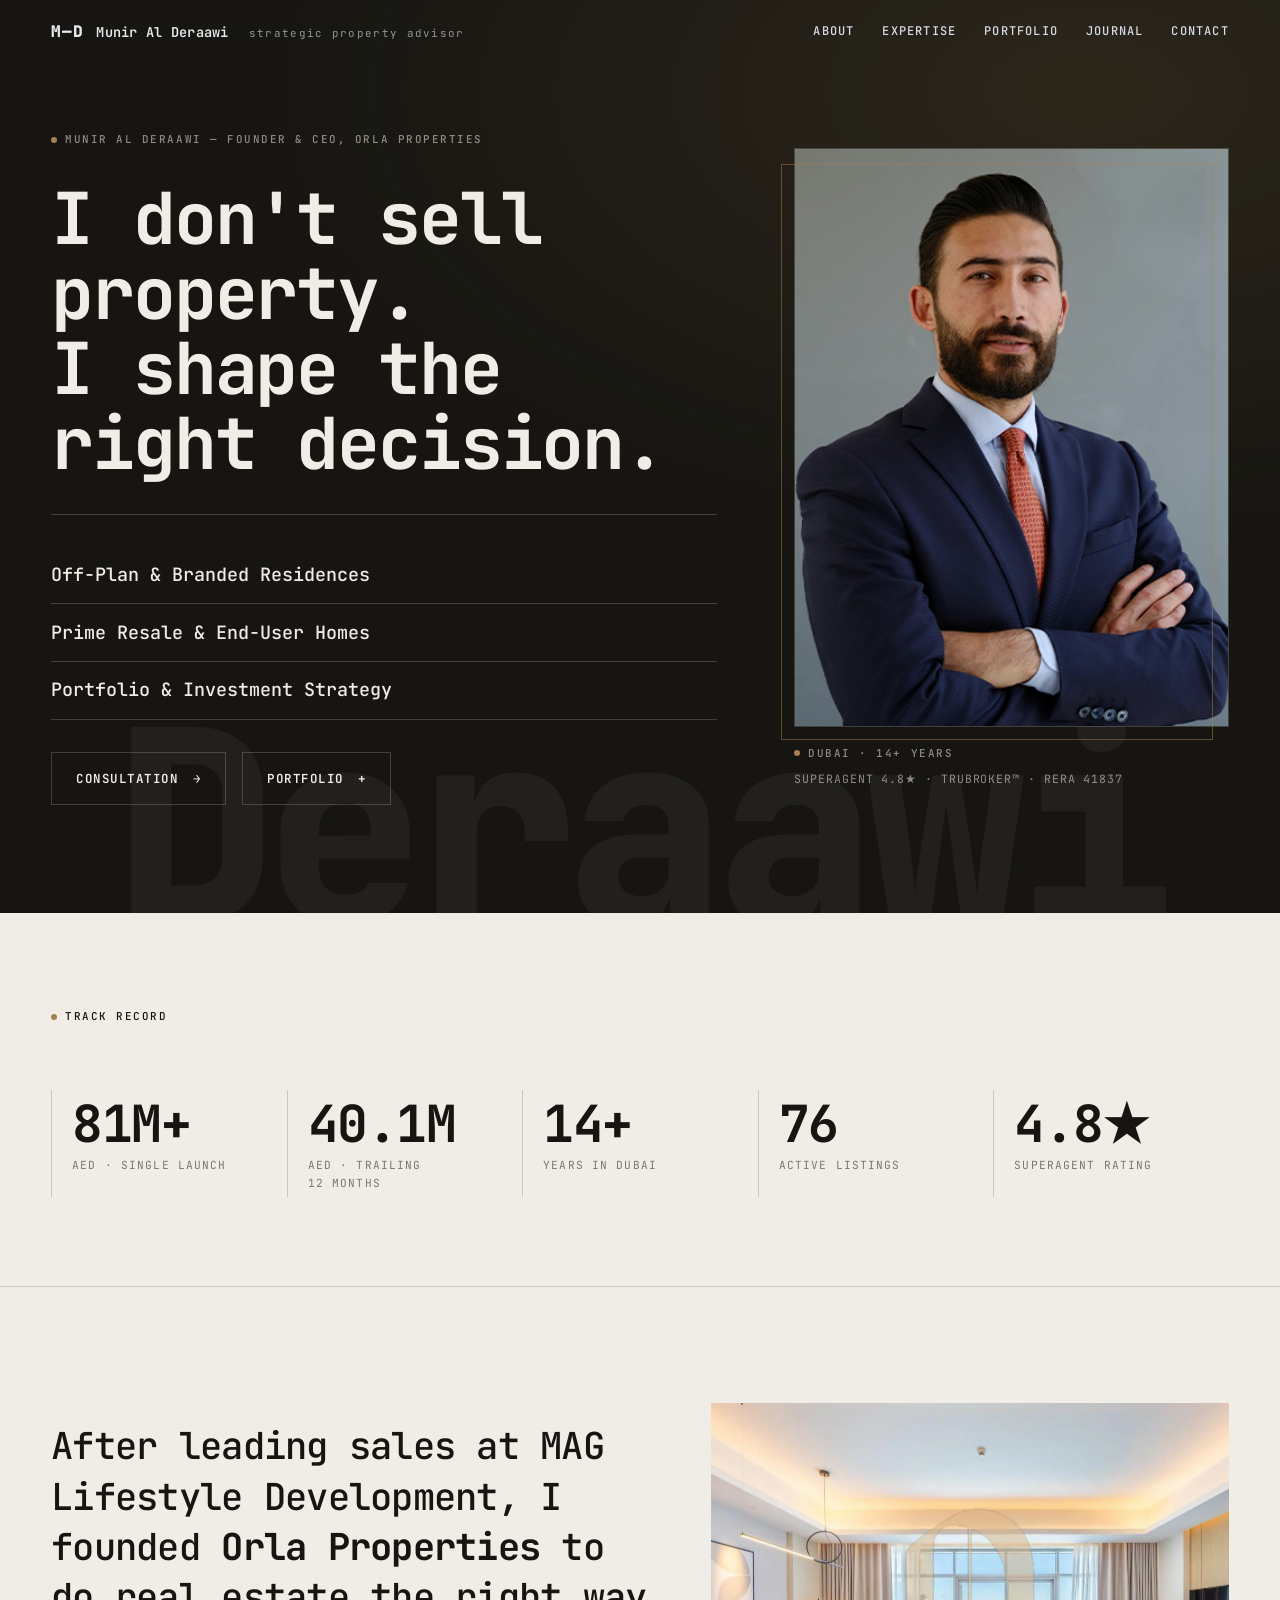
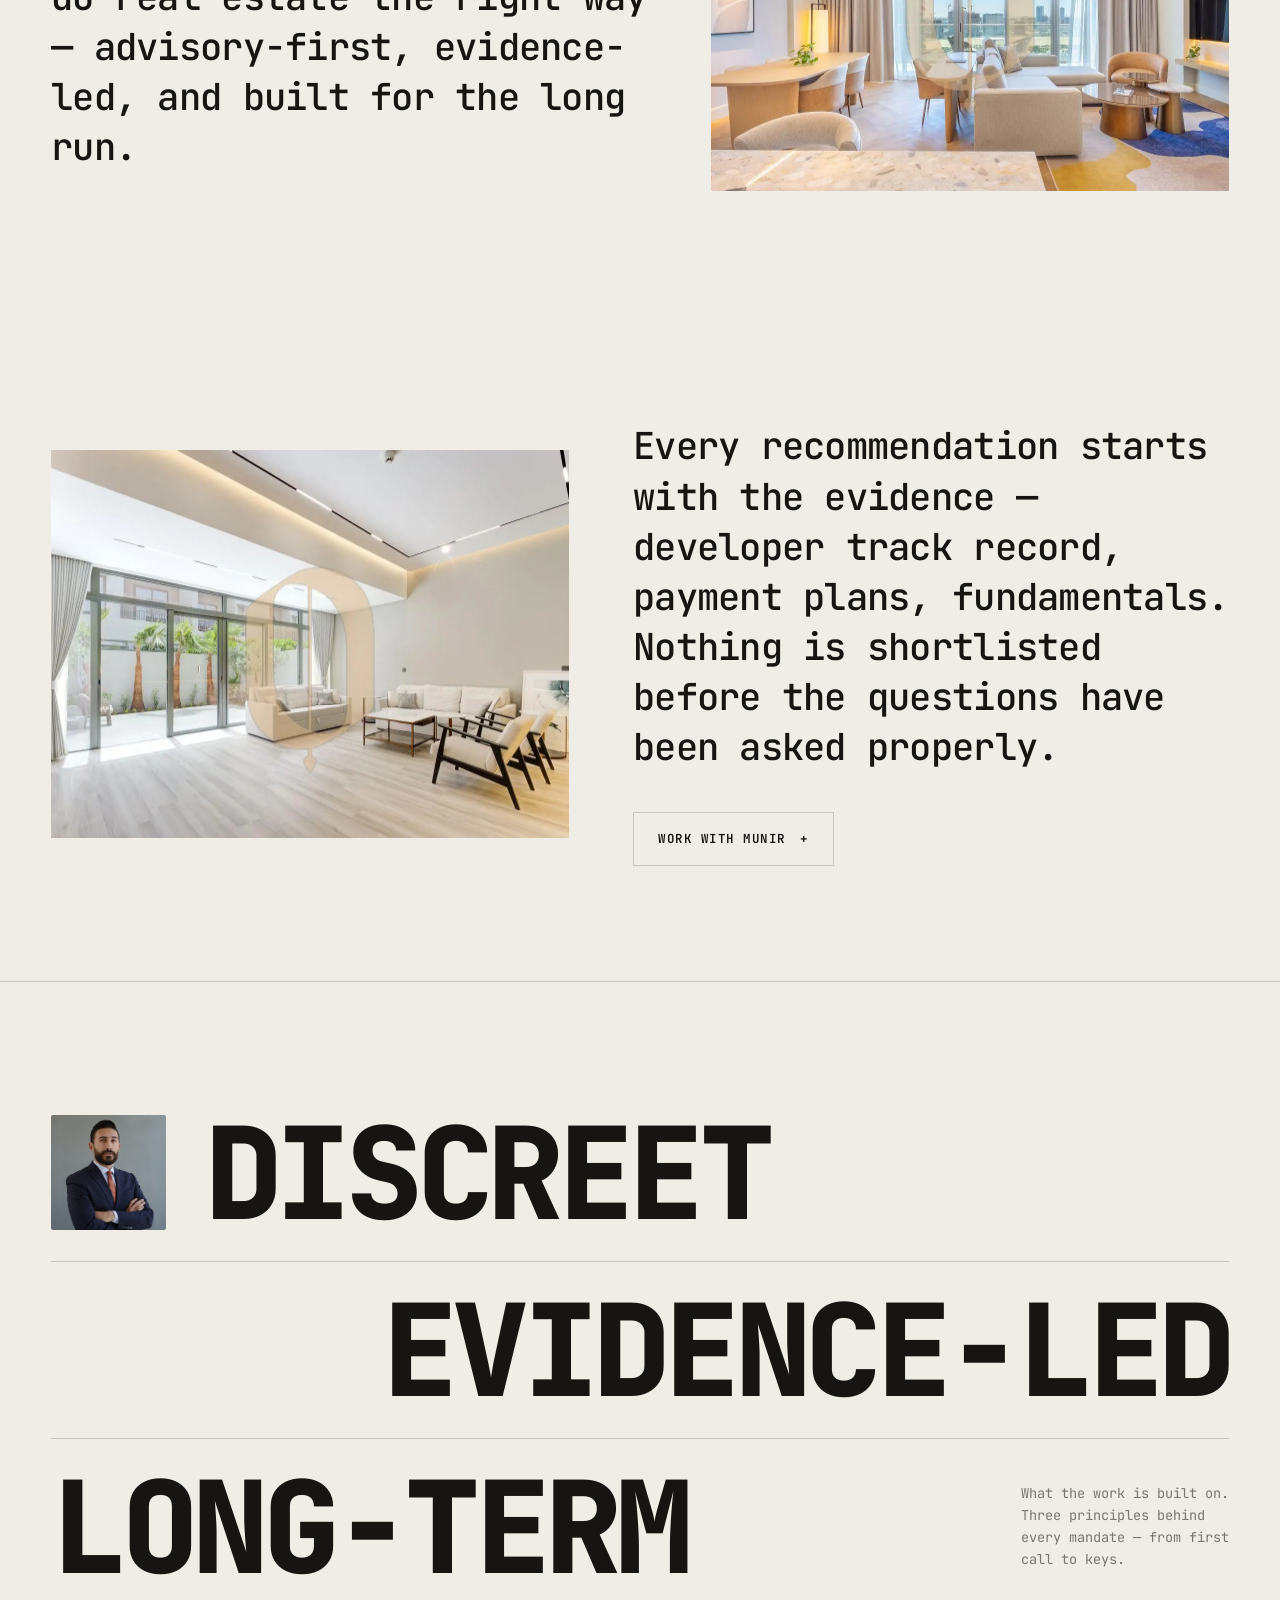
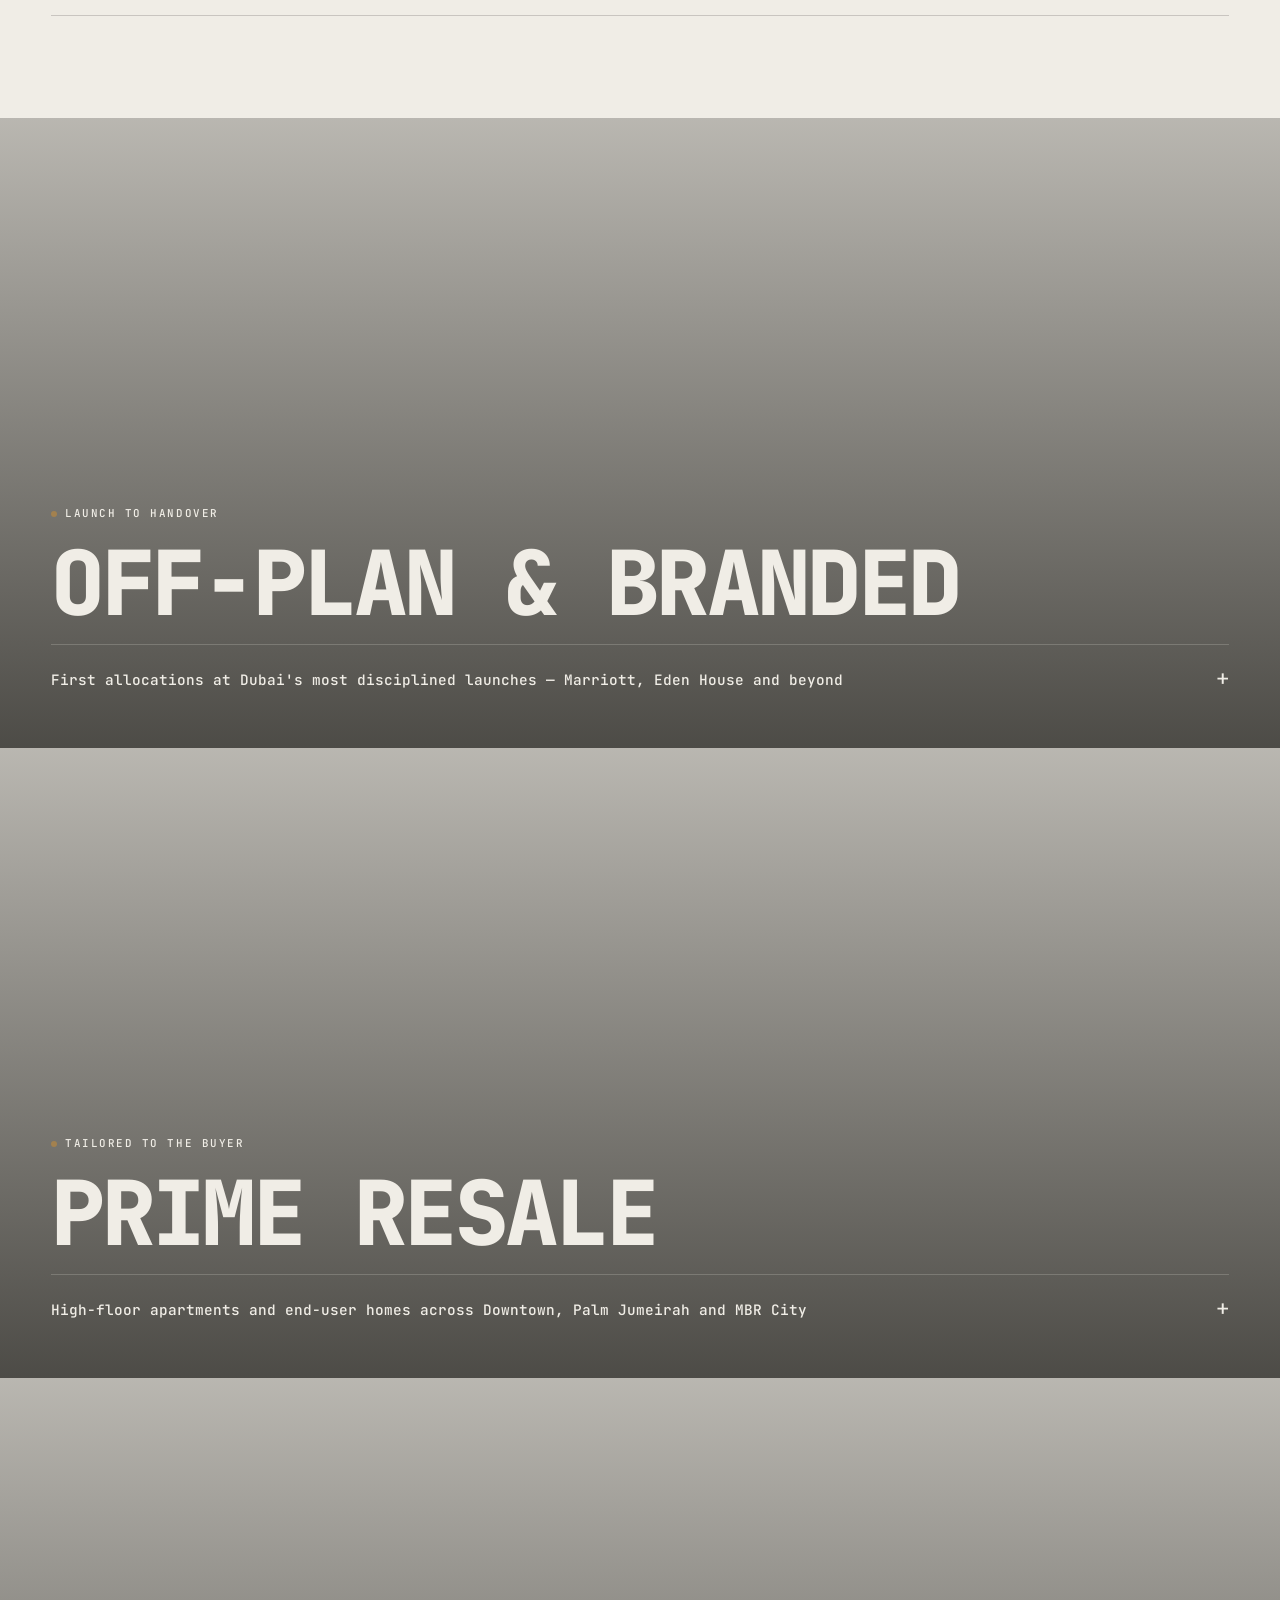
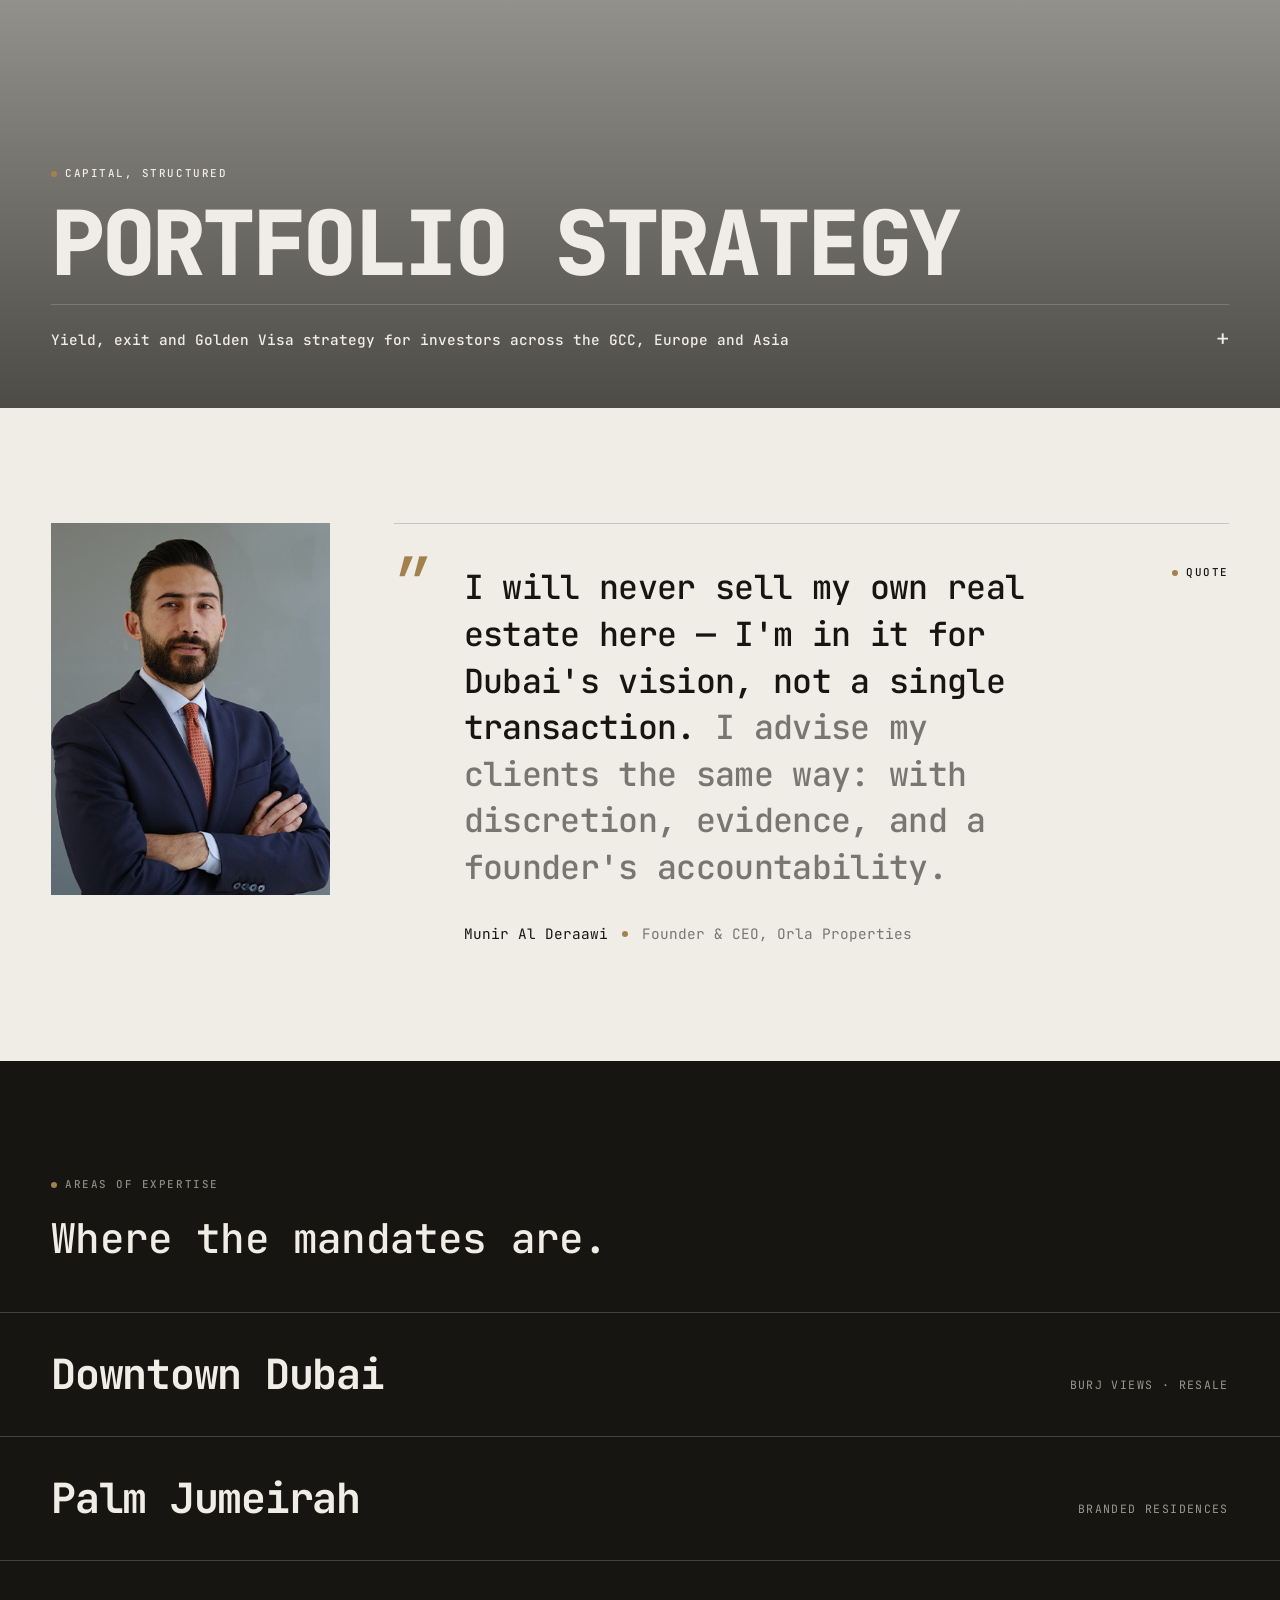
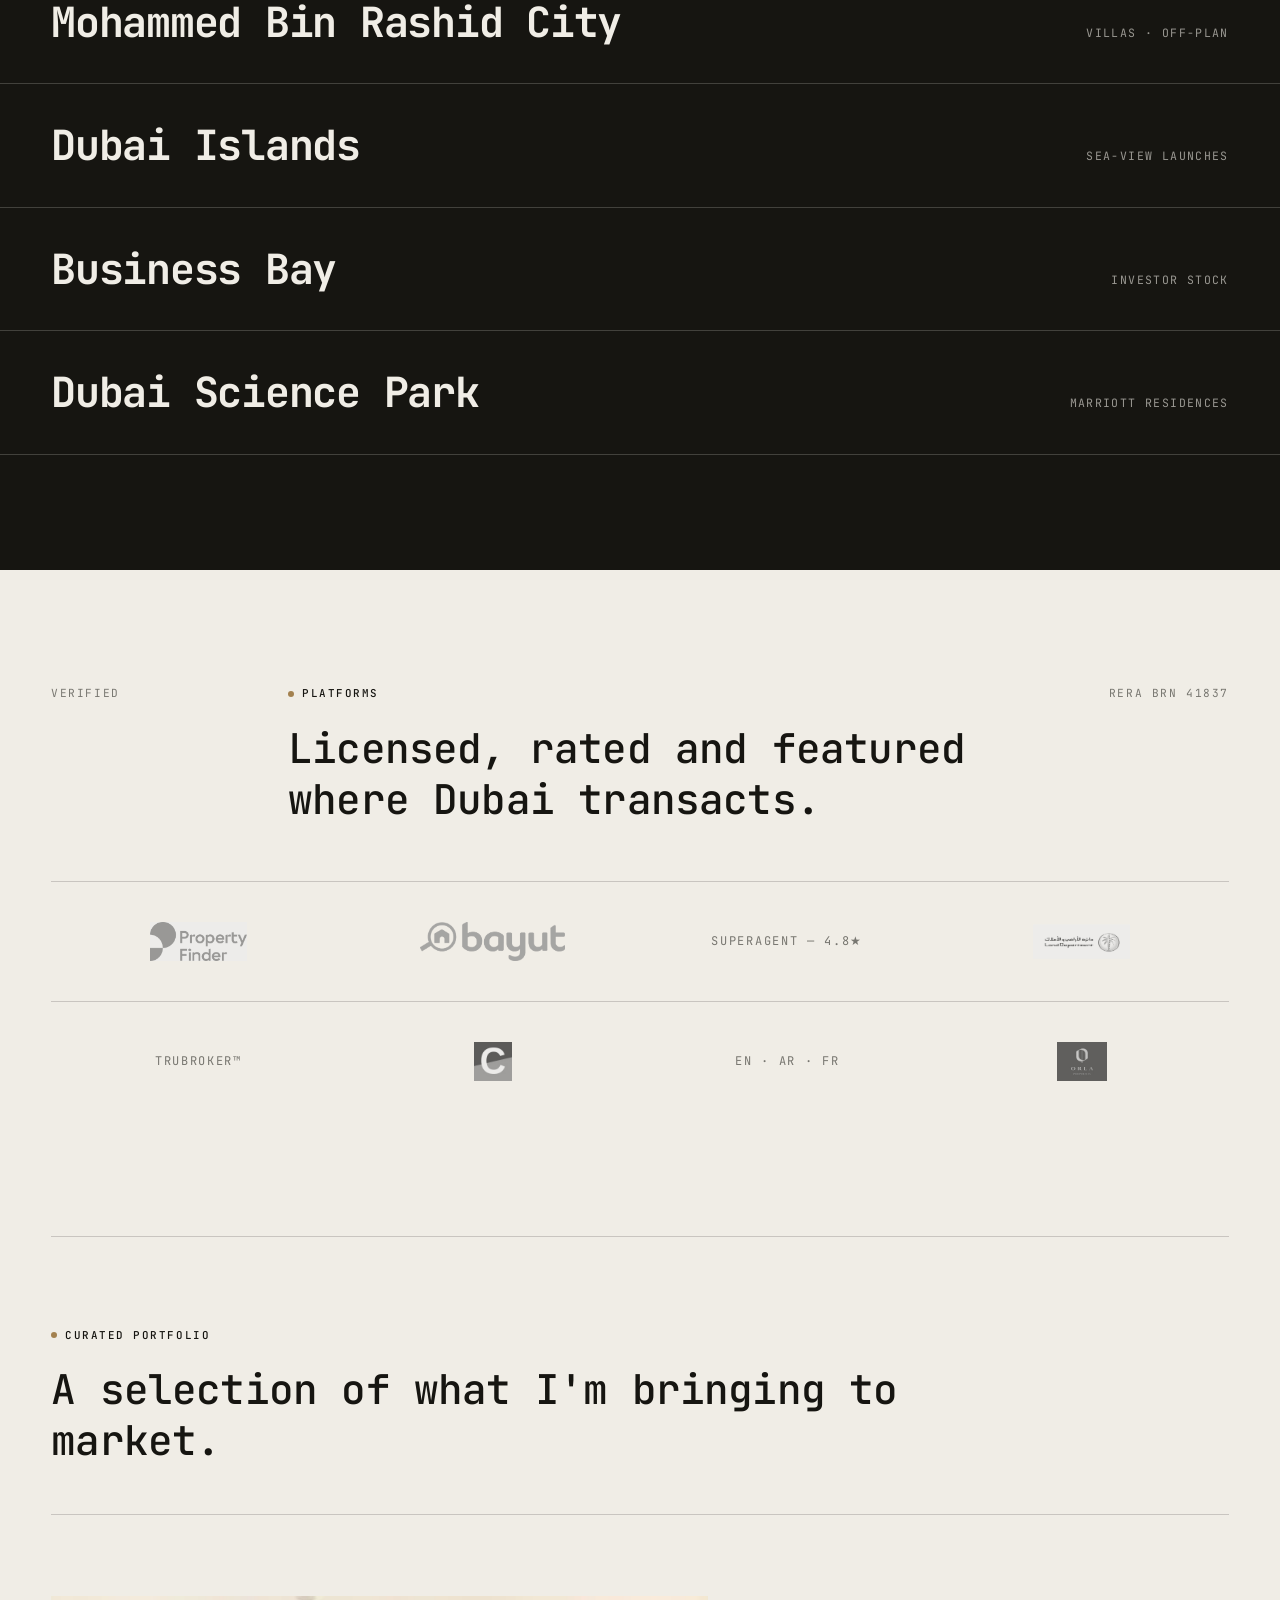
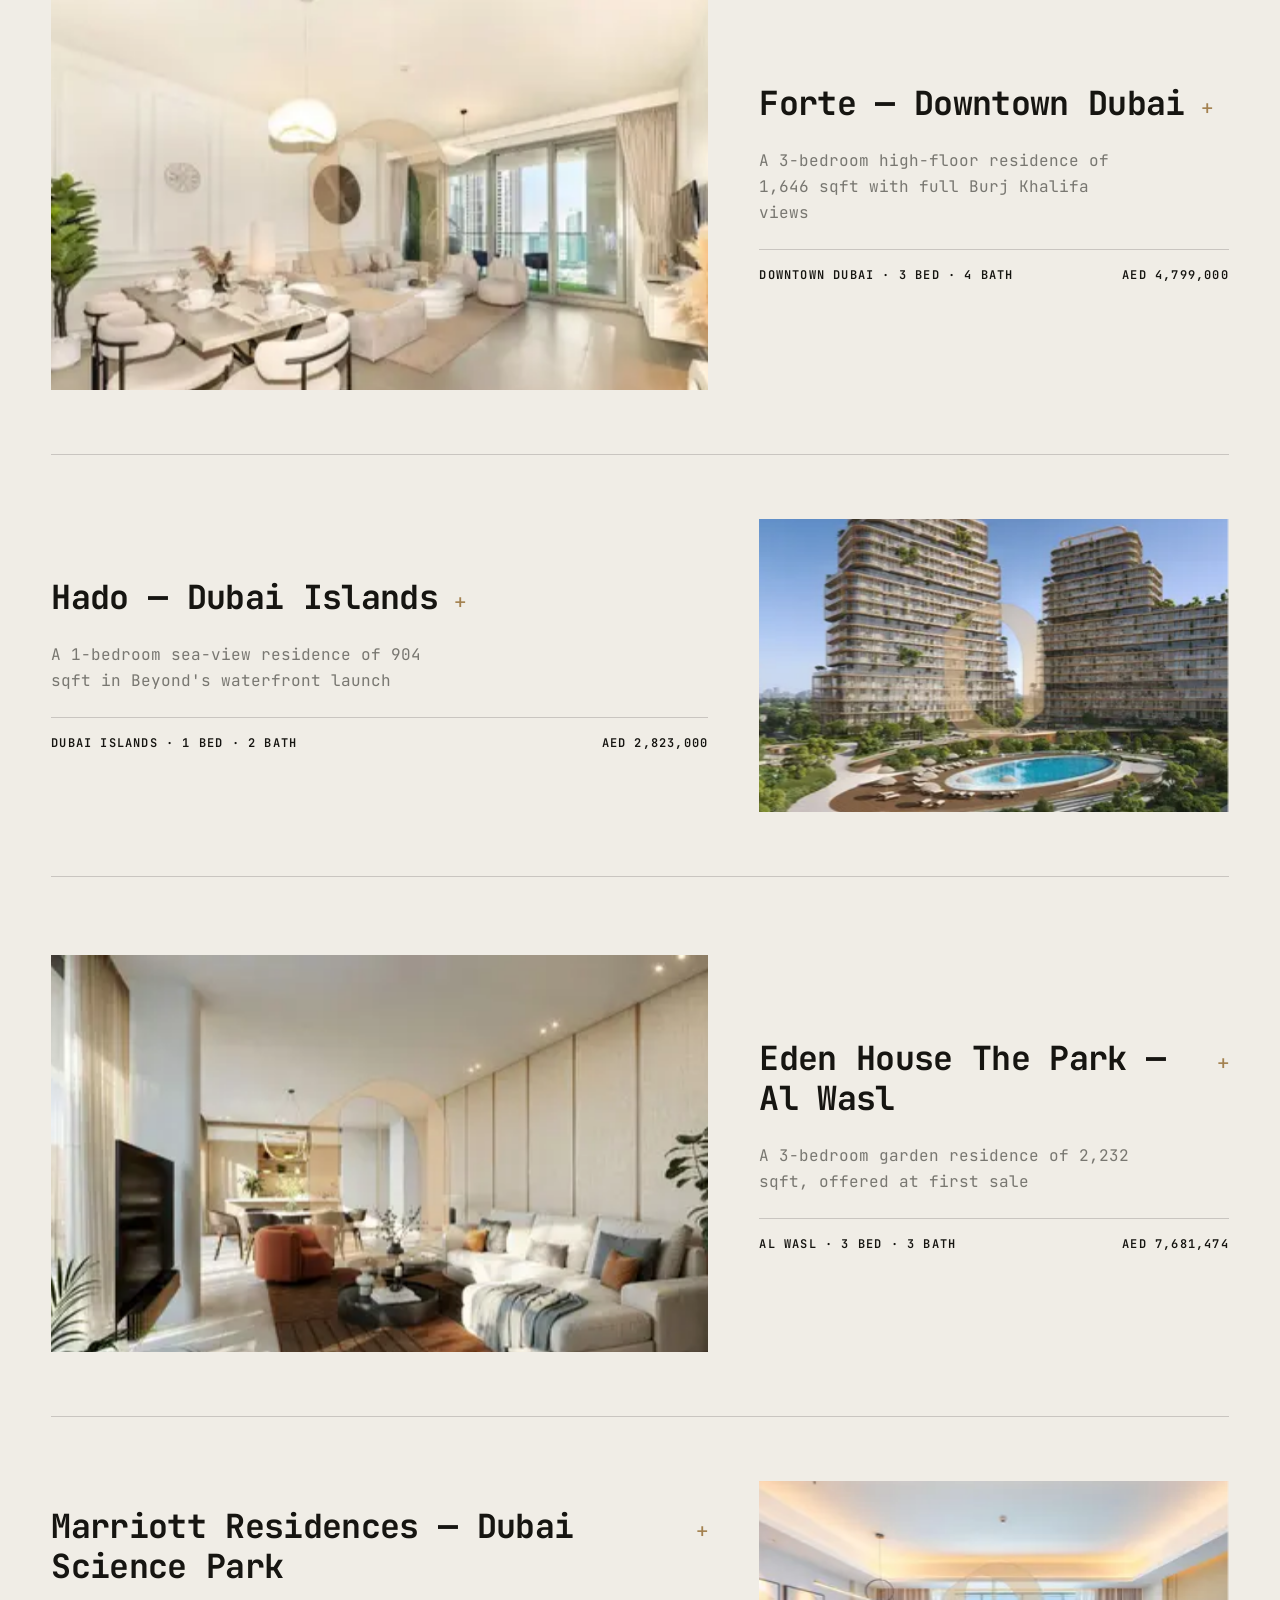
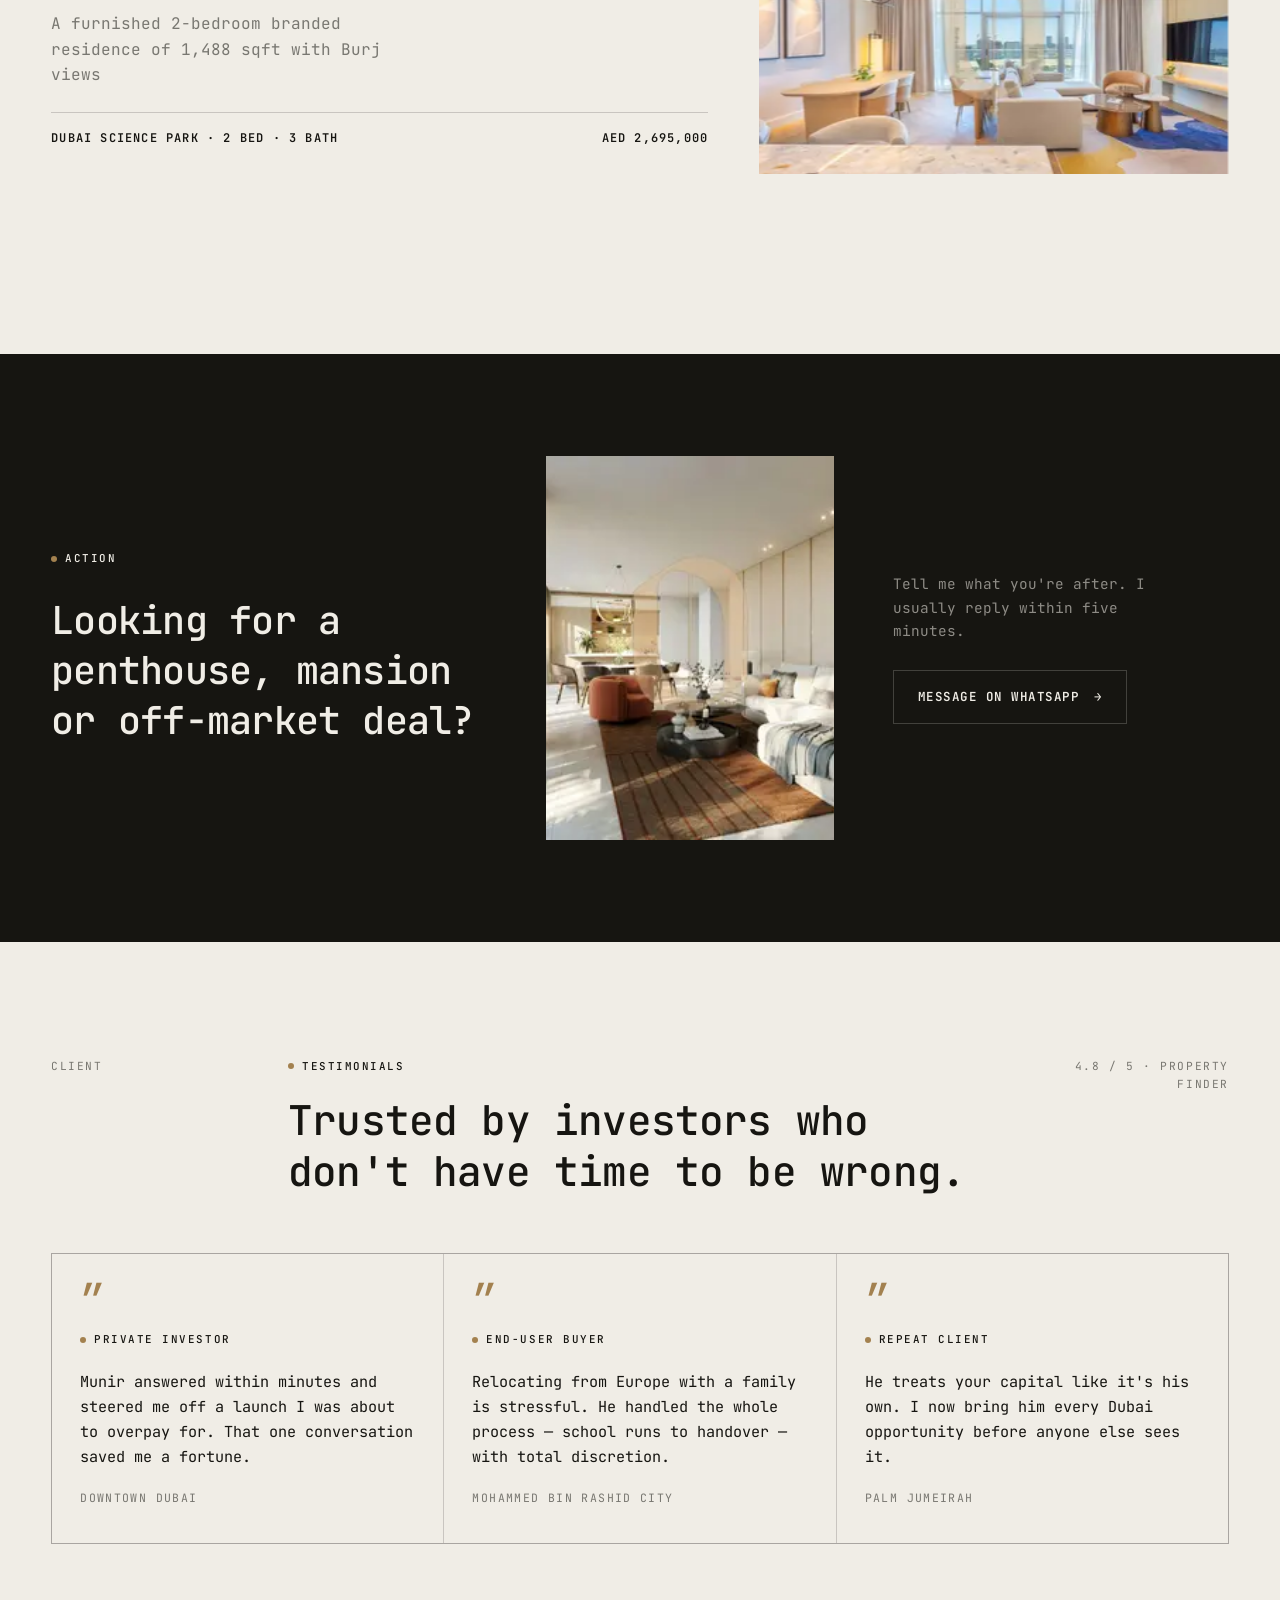
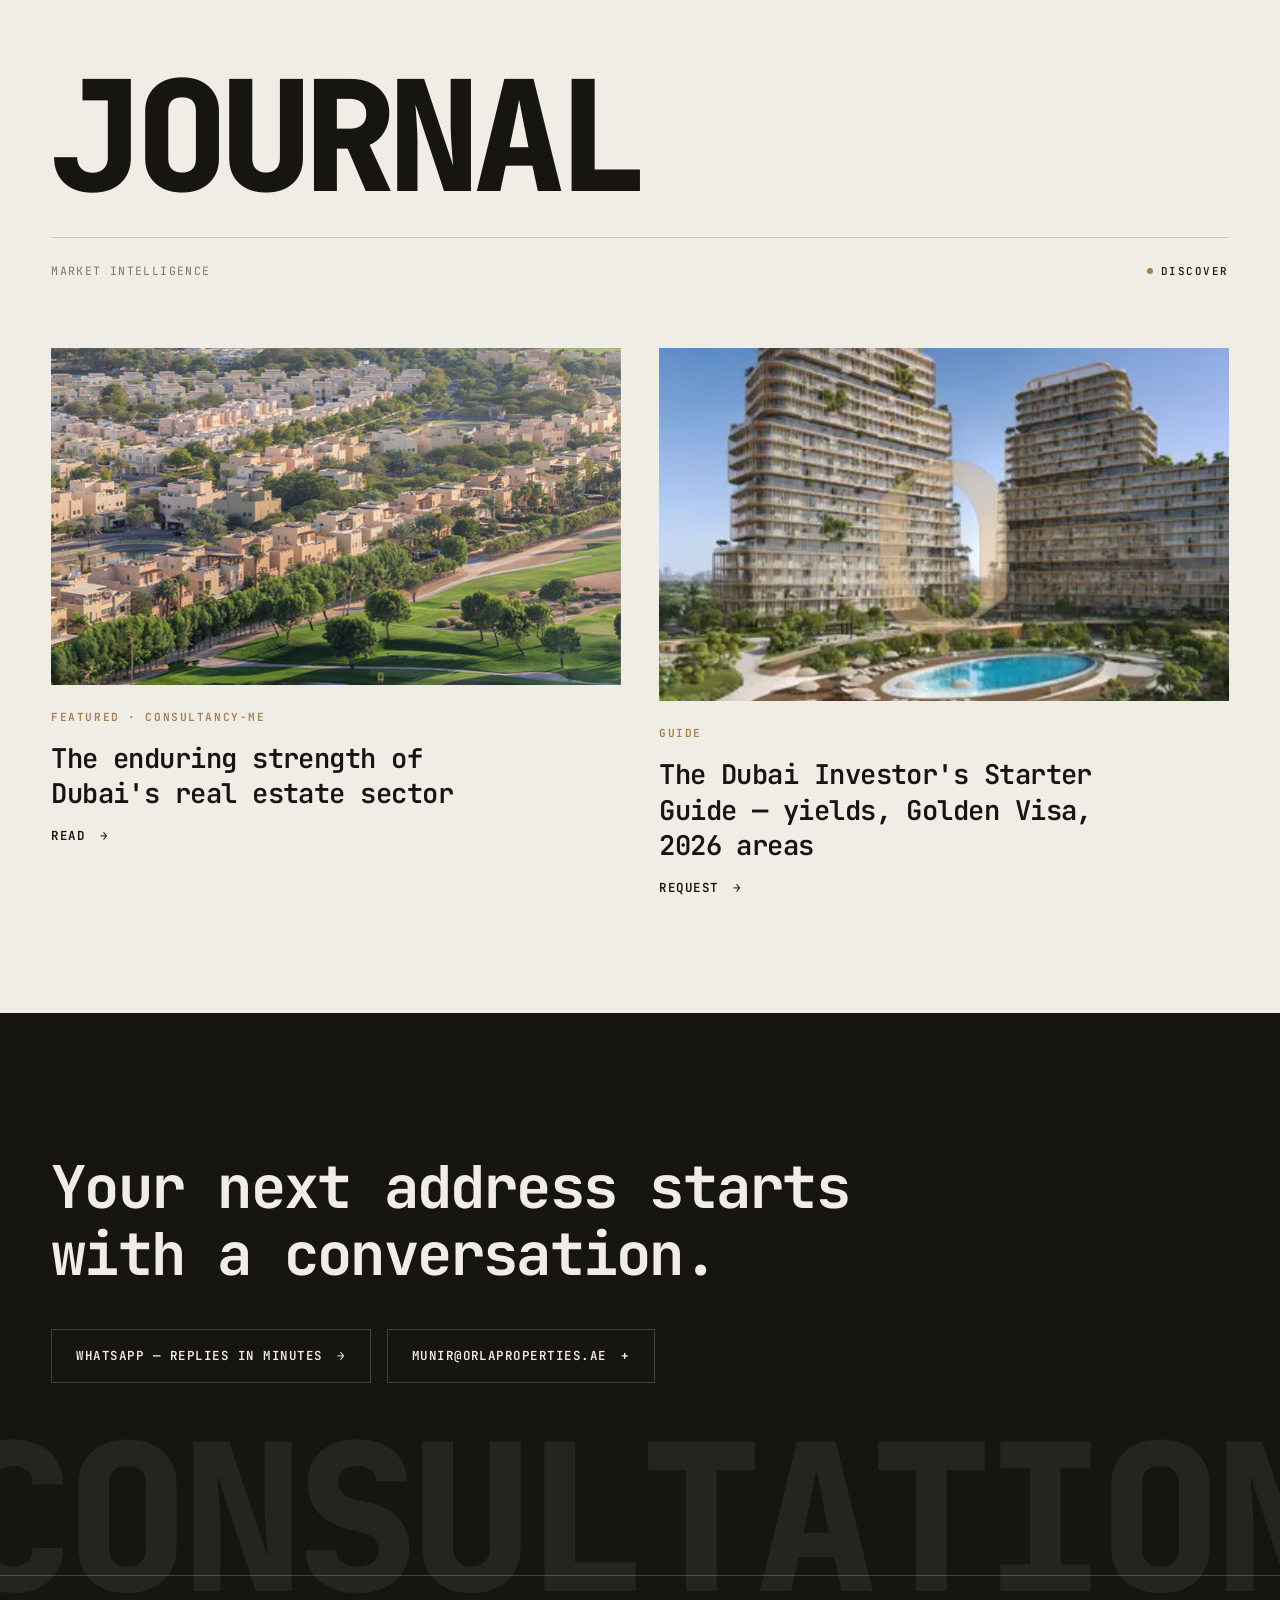
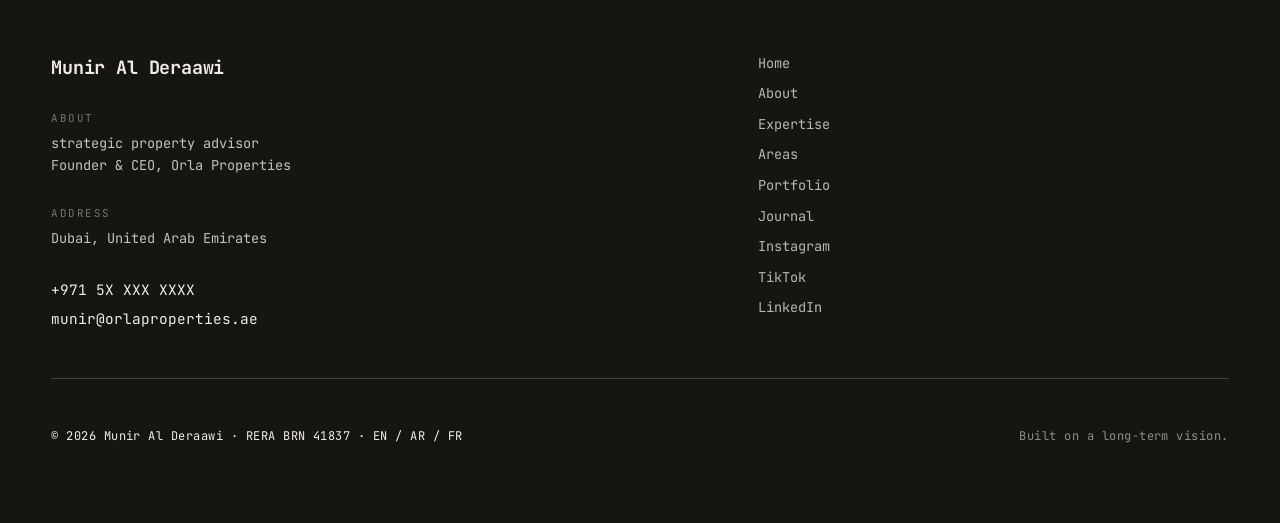
==== commit d5471781: "v2: personalized hero, viewport lock, full mobile optimization - Hero rebuilt around Munir's real po" ====
--- a/version-2/index.html
+++ b/version-2/index.html
@@ -2,16 +2,17 @@
 <html lang="en">
 <head>
   <meta charset="UTF-8" />
-  <meta name="viewport" content="width=device-width, initial-scale=1.0" />
+  <meta name="viewport" content="width=device-width, initial-scale=1.0, maximum-scale=1.0, user-scalable=no, viewport-fit=cover" />
   <title>Munir Al Deraawi — Strategic Property Advisor, Dubai | Founder &amp; CEO, Orla Properties</title>
   <meta name="description" content="Munir Al Deraawi — Founder & CEO of Orla Properties. Strategic property advisory in Dubai: off-plan, branded residences, prime resale and portfolio strategy. 14+ years, AED 40.1M closed in the last 12 months." />
   <meta name="theme-color" content="#141310" />
+  <link rel="icon" href="data:image/svg+xml,%3Csvg xmlns='http://www.w3.org/2000/svg' viewBox='0 0 32 32'%3E%3Crect width='32' height='32' fill='%23161511'/%3E%3Ctext x='16' y='22' font-family='monospace' font-size='16' font-weight='800' fill='%23a3814f' text-anchor='middle'%3EM%3C/text%3E%3C/svg%3E" />
 
   <!-- Open Graph -->
   <meta property="og:type" content="website" />
   <meta property="og:title" content="Munir Al Deraawi — Strategic Property Advisor, Dubai" />
   <meta property="og:description" content="I don't sell property. I shape the right decision. Founder & CEO, Orla Properties — Dubai." />
-  <meta property="og:image" content="https://images.unsplash.com/photo-1512453979798-5ea266f8880c?auto=format&fit=crop&w=1200&q=80" />
+  <meta property="og:image" content="https://m-adib.github.io/munir-al-deraawi/version-2/assets/article_1.jpg" />
 
   <link rel="preconnect" href="https://fonts.googleapis.com" />
   <link rel="preconnect" href="https://fonts.gstatic.com" crossorigin />
@@ -101,10 +102,11 @@
 
     <!-- ============ HERO ============ -->
     <section class="hero">
-      <div class="hero__layout">
-        <h1 class="hero__heading reveal">I don't sell property. I&nbsp;shape the right decision.</h1>
-        <div class="hero__line"></div>
-        <div class="hero__details">
+      <div class="hero__grid">
+        <div class="hero__copy">
+          <span class="label label--dark hero__kicker"><i class="label__dot"></i>Munir Al Deraawi — Founder &amp; CEO, Orla Properties</span>
+          <h1 class="hero__heading">I don't sell property. I&nbsp;shape the right decision.</h1>
+          <div class="hero__line"></div>
           <div class="hero__services">
             <a class="hero__service" href="#expertise">
               <span>Off-Plan &amp; Branded Residences</span><em>Explore&nbsp;+</em>
@@ -116,22 +118,22 @@
               <span>Portfolio &amp; Investment Strategy</span><em>Explore&nbsp;+</em>
             </a>
           </div>
-          <div class="hero__action">
-            <div class="hero__recognition">
-              <span class="label label--dark"><i class="label__dot"></i>Recognition</span>
-              <span>Property Finder SuperAgent — 4.8★</span>
-              <span>Bayut TruBroker™</span>
-              <span>Featured — Consultancy-ME</span>
-            </div>
+          <div class="hero__actions">
             <a class="action-btn action-btn--light" href="#contact"><span>Consultation</span><em>→</em></a>
-          </div>
-        </div>
-      </div>
-      <div class="hero__bg" aria-hidden="true">
-        <div class="hero__bg-media"></div>
-        <div class="hero__bg-grad"></div>
-        <p class="hero__giant" id="heroGiant">Deraawi</p>
-      </div>
+            <a class="action-btn action-btn--dark" href="#portfolio"><span>Portfolio</span><em>+</em></a>
+          </div>
+        </div>
+        <figure class="hero__portrait">
+          <div class="hero__portrait-frame">
+            <img src="assets/article_1.jpg" alt="Munir Al Deraawi, Founder &amp; CEO of Orla Properties" fetchpriority="high" />
+          </div>
+          <figcaption class="hero__portrait-cap">
+            <span class="label label--dark"><i class="label__dot"></i>Dubai · 14+ years</span>
+            <span class="hero__portrait-tags">SuperAgent 4.8★ · TruBroker™ · RERA 41837</span>
+          </figcaption>
+        </figure>
+      </div>
+      <p class="hero__giant" id="heroGiant" aria-hidden="true">Deraawi</p>
     </section>
 
     <!-- ============ ACHIEVEMENTS ============ -->
@@ -170,7 +172,7 @@
         </h2>
       </div>
       <div class="split__image">
-        <div class="parallax"><img src="https://images.unsplash.com/photo-1512453979798-5ea266f8880c?auto=format&fit=crop&w=1400&q=80" alt="Dubai skyline at dusk" loading="lazy" class="parallax__img" /></div>
+        <div class="parallax"><img src="assets/marriott_living.webp" alt="Marriott Residences living room — one of Munir's current listings" loading="lazy" class="parallax__img" /></div>
       </div>
     </section>
 
@@ -183,7 +185,7 @@
         <a class="action-btn reveal" href="#contact"><span>Work with Munir</span><em>+</em></a>
       </div>
       <div class="split__image">
-        <div class="parallax"><img src="https://images.unsplash.com/photo-1518684079-3c830dcef090?auto=format&fit=crop&w=1400&q=80" alt="Dubai Marina towers" loading="lazy" class="parallax__img" /></div>
+        <div class="parallax"><img src="assets/townhouse_interior.webp" alt="MAG Eye townhouse interior, Mohammed Bin Rashid City" loading="lazy" class="parallax__img" /></div>
       </div>
     </section>
 
@@ -204,17 +206,17 @@
 
     <!-- ============ EXPERTISE SHOWCASE ============ -->
     <section class="showcase" id="expertise">
-      <a class="showcase__panel" href="#contact" style="--bg:url('https://images.unsplash.com/photo-1583608205776-bfd35f0d9f83?auto=format&fit=crop&w=1600&q=80')">
+      <a class="showcase__panel" href="#contact" style="--bg:url('assets/marriott_suite.webp')">
         <span class="label label--dark"><i class="label__dot"></i>Launch to handover</span>
         <h2 class="showcase__title">Off-Plan &amp; Branded</h2>
         <p class="showcase__about">First allocations at Dubai's most disciplined launches — Marriott, Eden House and beyond<span class="showcase__plus">+</span></p>
       </a>
-      <a class="showcase__panel" href="#contact" style="--bg:url('https://images.unsplash.com/photo-1580041065738-e72023775cdc?auto=format&fit=crop&w=1600&q=80')">
+      <a class="showcase__panel" href="#contact" style="--bg:url('assets/townhouse_terrace.webp')">
         <span class="label label--dark"><i class="label__dot"></i>Tailored to the buyer</span>
         <h2 class="showcase__title">Prime Resale</h2>
         <p class="showcase__about">High-floor apartments and end-user homes across Downtown, Palm Jumeirah and MBR City<span class="showcase__plus">+</span></p>
       </a>
-      <a class="showcase__panel" href="#contact" style="--bg:url('https://images.unsplash.com/photo-1546412414-e1885259563a?auto=format&fit=crop&w=1600&q=80')">
+      <a class="showcase__panel" href="#contact" style="--bg:url('assets/dubai_aerial.jpg')">
         <span class="label label--dark"><i class="label__dot"></i>Capital, structured</span>
         <h2 class="showcase__title">Portfolio Strategy</h2>
         <p class="showcase__about">Yield, exit and Golden Visa strategy for investors across the GCC, Europe and Asia<span class="showcase__plus">+</span></p>
@@ -335,7 +337,7 @@
         <h2 class="cta-compact__heading reveal">Looking for a penthouse, mansion or off-market deal?</h2>
       </div>
       <div class="cta-compact__image">
-        <img src="https://images.unsplash.com/photo-1600607687939-ce8a6c25118c?auto=format&fit=crop&w=1000&q=80" alt="Luxury Dubai interior" loading="lazy" />
+        <img src="assets/listing_eden.webp" alt="Eden House The Park, Al Wasl — offered at first sale" loading="lazy" />
       </div>
       <div class="cta-compact__block is-2nd">
         <p>Tell me what you're after. I usually reply within five minutes.</p>
@@ -388,7 +390,7 @@
       </div>
       <div class="journal__grid">
         <a class="journal__card" href="https://www.consultancy-me.com/news/11132/munir-al-deraawi-on-the-enduring-strength-of-dubais-real-estate-sector" target="_blank" rel="noopener">
-          <div class="journal__image"><div class="parallax"><img src="https://images.unsplash.com/photo-1526495124232-a04e1849168c?auto=format&fit=crop&w=1200&q=80" alt="Dubai skyline" loading="lazy" class="parallax__img" /></div></div>
+          <div class="journal__image"><div class="parallax"><img src="assets/dubai_aerial.jpg" alt="Dubai villa communities — from Munir's Consultancy-ME feature" loading="lazy" class="parallax__img" /></div></div>
           <div class="journal__content">
             <span class="journal__cat">Featured · Consultancy-ME</span>
             <h3>The enduring strength of Dubai's real estate sector</h3>
@@ -396,7 +398,7 @@
           </div>
         </a>
         <a class="journal__card" href="#contact">
-          <div class="journal__image"><div class="parallax"><img src="https://images.unsplash.com/photo-1449824913935-59a10b8d2000?auto=format&fit=crop&w=1200&q=80" alt="City investment" loading="lazy" class="parallax__img" /></div></div>
+          <div class="journal__image"><div class="parallax"><img src="assets/listing_hado.webp" alt="Hado by Beyond, Dubai Islands" loading="lazy" class="parallax__img" /></div></div>
           <div class="journal__content">
             <span class="journal__cat">Guide</span>
             <h3>The Dubai Investor's Starter Guide — yields, Golden Visa, 2026 areas</h3>
--- a/version-2/styles.css
+++ b/version-2/styles.css
@@ -20,7 +20,11 @@
 
 * { margin: 0; padding: 0; box-sizing: border-box; }
 
-html { scroll-behavior: smooth; }
+html {
+  scroll-behavior: smooth;
+  overflow-x: clip;
+  -webkit-text-size-adjust: 100%;
+}
 
 body {
   font-family: var(--mono);
@@ -29,8 +33,11 @@
   font-size: 15px;
   line-height: 1.6;
   -webkit-font-smoothing: antialiased;
-  overflow-x: hidden;
-}
+  overflow-x: clip;
+  touch-action: manipulation;
+}
+
+main { overflow-x: clip; }
 
 img { display: block; max-width: 100%; }
 a { color: inherit; text-decoration: none; }
@@ -262,22 +269,78 @@
   position: relative;
   min-height: 100svh;
   display: flex;
-  align-items: flex-end;
+  align-items: center;
+  background:
+    radial-gradient(120% 90% at 85% 10%, rgba(163, 129, 79, 0.16) 0%, rgba(163, 129, 79, 0) 55%),
+    var(--ink);
   color: var(--ivory);
-  overflow: hidden;
-}
-.hero__bg { position: absolute; inset: 0; z-index: 0; }
-.hero__bg-media {
+  overflow: clip;
+  padding: calc(var(--pad) + 5rem) var(--pad) clamp(4.5rem, 12vh, 8rem);
+}
+.hero__grid {
+  position: relative;
+  z-index: 1;
+  width: 100%;
+  display: grid;
+  grid-template-columns: 1.15fr 0.75fr;
+  gap: clamp(2.5rem, 6vw, 6rem);
+  align-items: center;
+}
+.hero__copy {
+  display: flex;
+  flex-direction: column;
+  gap: 2rem;
+  animation: hero-rise 1s var(--ease) 1.3s both;
+}
+@keyframes hero-rise { from { opacity: 0; transform: translateY(30px); } to { opacity: 1; transform: none; } }
+.hero__kicker { color: var(--dim-light); }
+.hero__kicker .label__dot { background: var(--bronze); }
+.hero__heading {
+  font-size: clamp(2.1rem, 5.6vw, 4.8rem);
+  font-weight: 700;
+  line-height: 1.05;
+  letter-spacing: -0.03em;
+  max-width: 16ch;
+}
+.hero__line { height: 1px; background: var(--line-light); }
+.hero__services { display: flex; flex-direction: column; }
+.hero__actions { display: flex; flex-wrap: wrap; gap: 1rem; }
+.hero__portrait {
+  position: relative;
+  animation: hero-rise 1s var(--ease) 1.5s both;
+}
+.hero__portrait-frame {
+  position: relative;
+  border: 1px solid var(--line-light);
+}
+.hero__portrait-frame::after {
+  content: "";
   position: absolute;
-  inset: 0;
-  background: url("https://images.unsplash.com/photo-1512453979798-5ea266f8880c?auto=format&fit=crop&w=2000&q=80") center 30% / cover no-repeat;
-  transform: scale(1.06);
-  animation: hero-in 2.2s var(--ease) 1.4s both;
-}
-@keyframes hero-in { from { transform: scale(1.18); filter: brightness(0.4); } to { transform: scale(1.06); filter: brightness(1); } }
-.hero__bg-grad {
-  position: absolute; inset: 0;
-  background: linear-gradient(180deg, rgba(22,21,17,0.35) 0%, rgba(22,21,17,0.15) 40%, rgba(22,21,17,0.82) 100%);
+  inset: 0.9rem 0.9rem -0.9rem -0.9rem;
+  border: 1px solid rgba(163, 129, 79, 0.5);
+  pointer-events: none;
+}
+.hero__portrait-frame img {
+  width: 100%;
+  aspect-ratio: 3/4;
+  object-fit: cover;
+  object-position: 50% 12%;
+  filter: saturate(0.88) contrast(1.03);
+}
+.hero__portrait-cap {
+  display: flex;
+  align-items: baseline;
+  justify-content: space-between;
+  flex-wrap: wrap;
+  gap: 0.5rem 1.5rem;
+  padding-top: 1.1rem;
+}
+.hero__portrait-cap .label { color: var(--dim-light); }
+.hero__portrait-tags {
+  font-size: 0.72rem;
+  letter-spacing: 0.08em;
+  text-transform: uppercase;
+  color: var(--dim-light);
 }
 .hero__giant {
   position: absolute;
@@ -288,36 +351,11 @@
   font-weight: 800;
   letter-spacing: -0.04em;
   line-height: 1;
-  color: rgba(240, 237, 230, 0.14);
+  color: rgba(240, 237, 230, 0.055);
   white-space: nowrap;
   pointer-events: none;
   will-change: transform;
 }
-.hero__layout {
-  position: relative;
-  z-index: 1;
-  width: 100%;
-  padding: calc(var(--pad) + 5rem) var(--pad) calc(var(--pad) + 2rem);
-  display: flex;
-  flex-direction: column;
-  gap: 2.5rem;
-}
-.hero__heading {
-  font-size: clamp(2.2rem, 6vw, 5.2rem);
-  font-weight: 700;
-  line-height: 1.05;
-  letter-spacing: -0.03em;
-  max-width: 18ch;
-  transition-delay: 1.5s;
-}
-.hero__line { height: 1px; background: var(--line-light); }
-.hero__details {
-  display: grid;
-  grid-template-columns: 1.2fr 1fr;
-  gap: 3rem;
-  align-items: end;
-}
-.hero__services { display: flex; flex-direction: column; }
 .hero__service {
   display: flex;
   align-items: center;
@@ -340,20 +378,6 @@
 }
 .hero__service:hover { padding-left: 1rem; color: var(--bronze); }
 .hero__service:hover em { opacity: 1; transform: none; }
-.hero__action {
-  display: flex;
-  flex-direction: column;
-  align-items: flex-start;
-  gap: 1.5rem;
-}
-.hero__recognition {
-  display: flex;
-  flex-direction: column;
-  gap: 0.3rem;
-  font-size: 0.78rem;
-  color: var(--dim-light);
-}
-.hero__recognition .label { margin-bottom: 0.4rem; }
 
 /* ---------- achievements ---------- */
 
@@ -884,7 +908,15 @@
 }
 
 @media (max-width: 900px) {
-  .hero__details { grid-template-columns: 1fr; }
+  .hero {
+    min-height: 0;
+    padding-top: calc(var(--pad) + 4.5rem);
+    padding-bottom: clamp(5rem, 14vw, 7rem);
+  }
+  .hero__grid { grid-template-columns: 1fr; gap: 2.75rem; }
+  .hero__heading { max-width: 14ch; }
+  .hero__portrait { max-width: 30rem; }
+  .hero__portrait-frame img { aspect-ratio: 4/5; }
   .split, .split--alt { grid-template-columns: 1fr; }
   .split--alt .split__content { order: 1; }
   .split--alt .split__image { order: 2; }
@@ -903,13 +935,63 @@
   .cta-compact { grid-template-columns: 1fr; }
   .cta-compact__image { justify-self: start; max-height: 18rem; }
   .footer__grid { grid-template-columns: 1fr; }
-  .menu__layout { grid-template-columns: 1fr; }
+  .menu__layout {
+    grid-template-columns: 1fr;
+    padding-bottom: calc(var(--pad) + env(safe-area-inset-bottom, 0px));
+  }
   .menu__feature { display: none; }
+}
+
+/* ---------- phones ---------- */
+
+@media (max-width: 640px) {
+  .nav__wrap { padding: 1rem 1.25rem; }
+  .nav__left { gap: 0.75rem; }
+  .nav__name { font-size: 0.78rem; }
+
+  .hero { padding-top: calc(var(--pad) + 4rem); }
+  .hero__copy { gap: 1.6rem; }
+  .hero__kicker { font-size: 0.62rem; letter-spacing: 0.1em; }
+  .hero__service { font-size: 0.85rem; padding: 0.75rem 0; }
+  .hero__service em { display: none; }
+  .hero__actions { width: 100%; flex-direction: column; }
+  .hero__actions .action-btn { width: 100%; justify-content: space-between; }
+  .hero__portrait { max-width: none; }
+  .hero__portrait-cap { flex-direction: column; gap: 0.4rem; }
+
+  .achievements__list { gap: 1.5rem 0; }
+  .achievement { padding: 0.35rem 1rem 0.2rem; }
+
+  .quote__row { gap: 1rem; }
+  .quote__icon { font-size: 2.4rem; }
+  .quote__label { display: none; }
+  .quote__image { max-width: 9.5rem; }
+
+  .area { flex-direction: column; align-items: flex-start; gap: 0.3rem; }
+  .area__meta { font-size: 0.65rem; }
+
+  .trusted__cell { min-height: 5.25rem; padding: 1rem; }
+  .trusted__cell img { max-height: 1.9rem; }
+
+  .project__meta { flex-direction: column; gap: 0.4rem; }
+
+  .cta-compact__image { max-height: 15rem; }
+  .cta-compact .action-btn { width: 100%; justify-content: space-between; }
+
+  .journal__cats { flex-wrap: wrap; }
+
+  .footer__cta-buttons { flex-direction: column; width: 100%; }
+  .footer__cta-buttons .action-btn { width: 100%; justify-content: space-between; }
+  .footer__base { flex-direction: column; }
+  .footer__content { padding-bottom: calc(2rem + env(safe-area-inset-bottom, 0px)); }
+
+  .showcase__panel { min-height: 68svh; }
+  .typo__note { max-width: none; }
 }
 
 @media (prefers-reduced-motion: reduce) {
   html { scroll-behavior: auto; }
   .reveal { opacity: 1; transform: none; transition: none; }
-  .hero__bg-media { animation: none; }
+  .hero__copy, .hero__portrait { animation: none; }
   .preload { display: none; }
 }
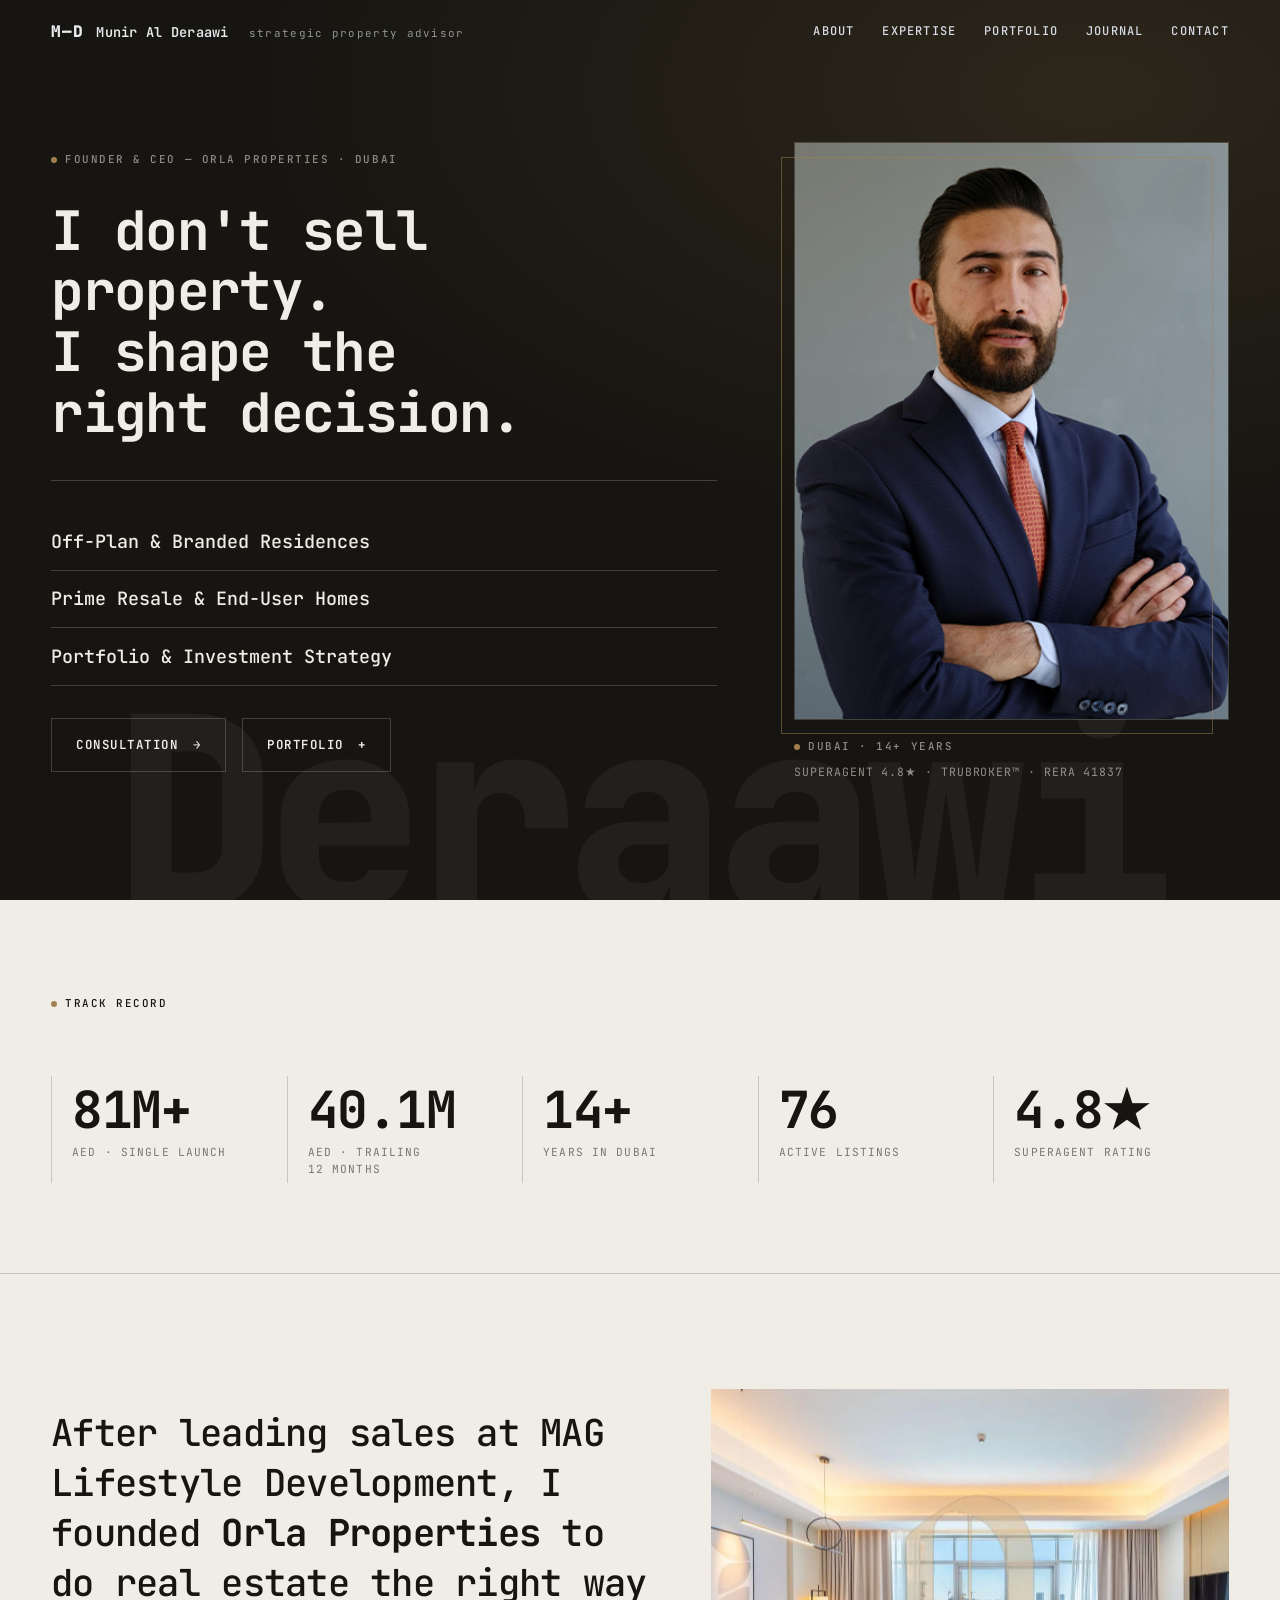
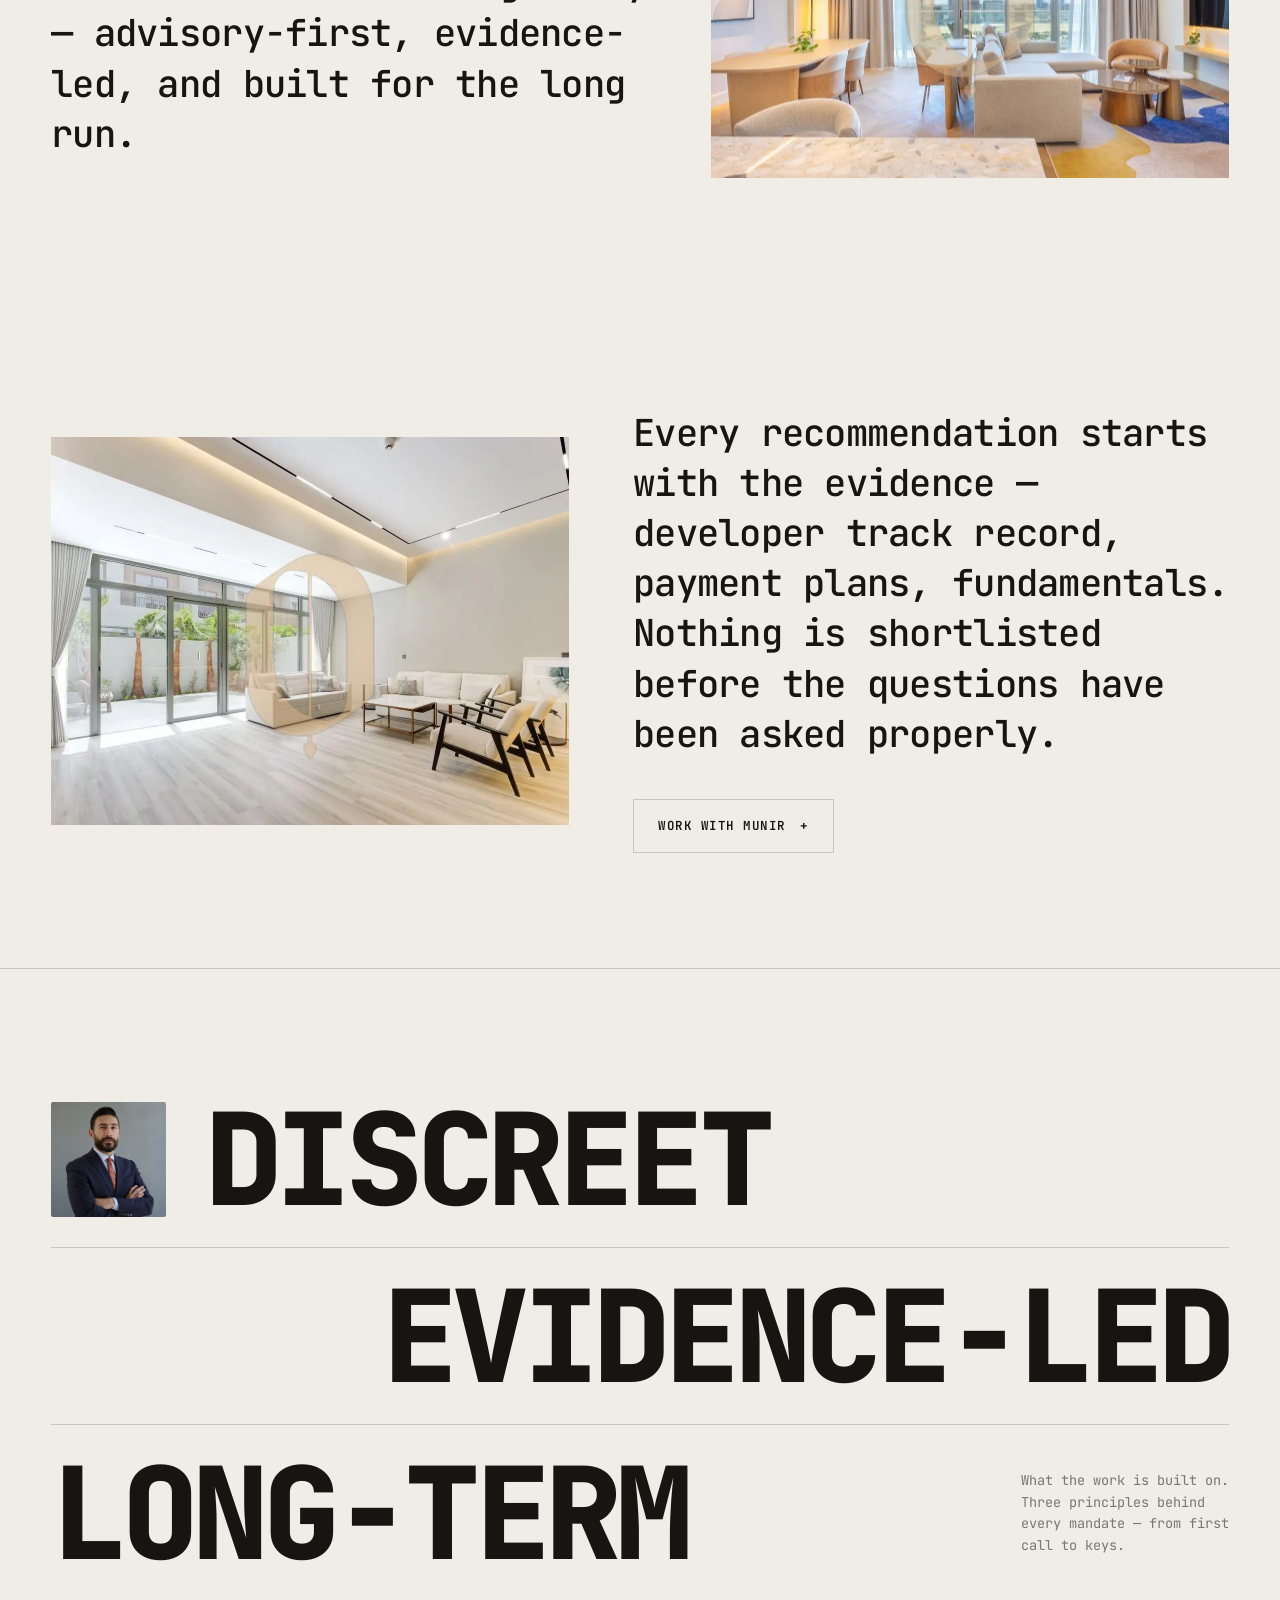
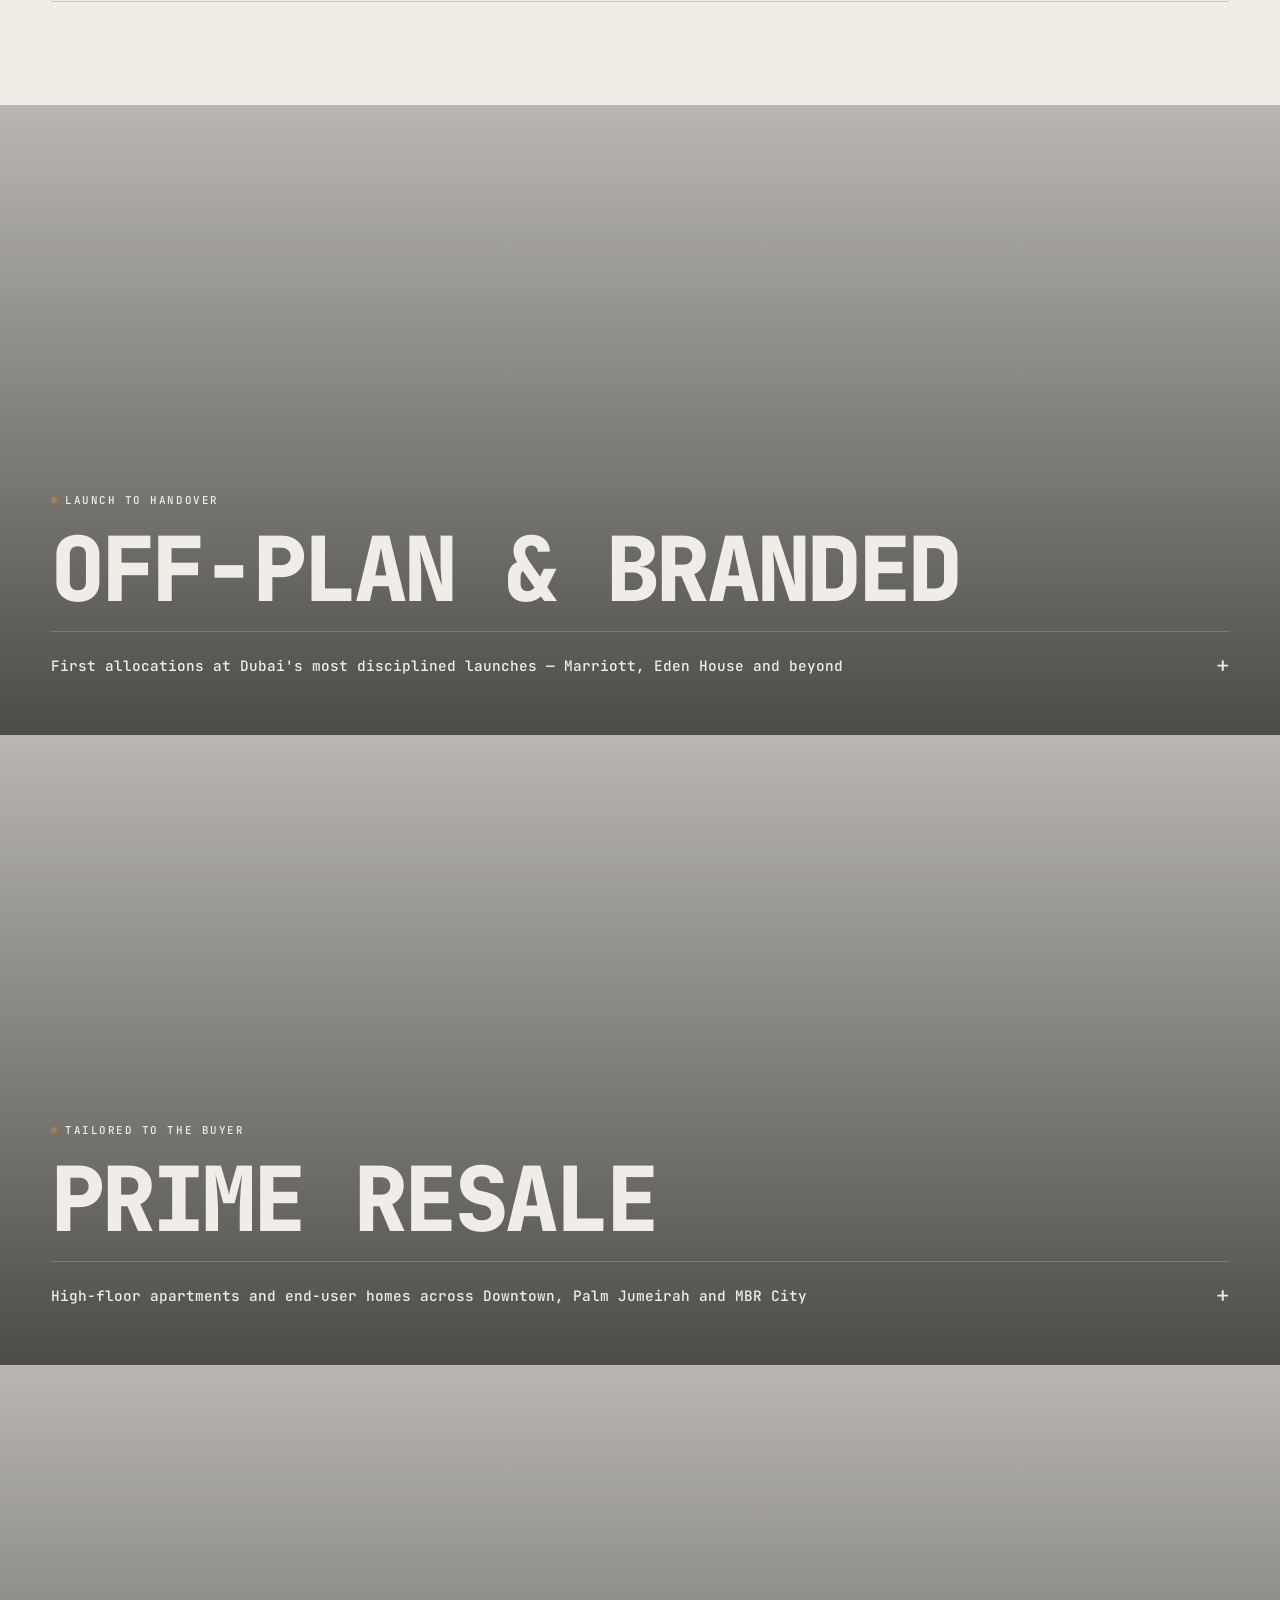
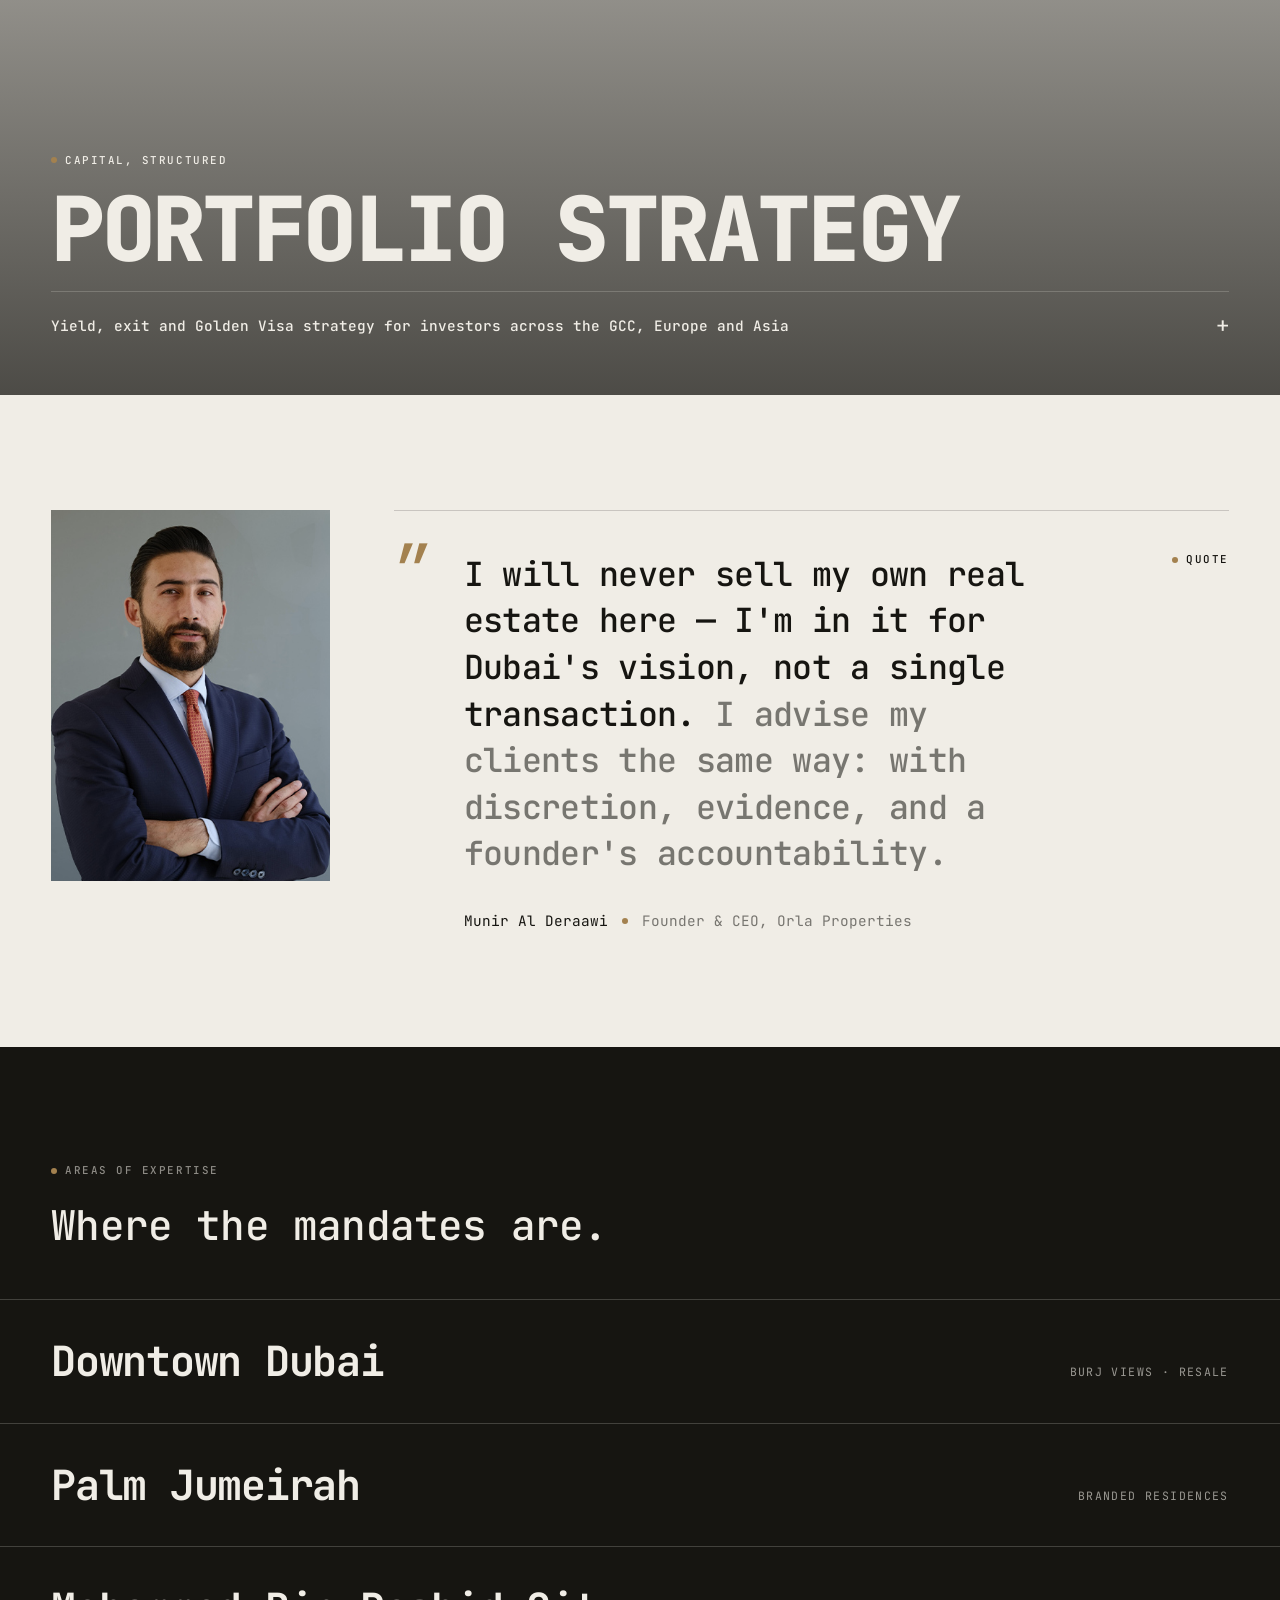
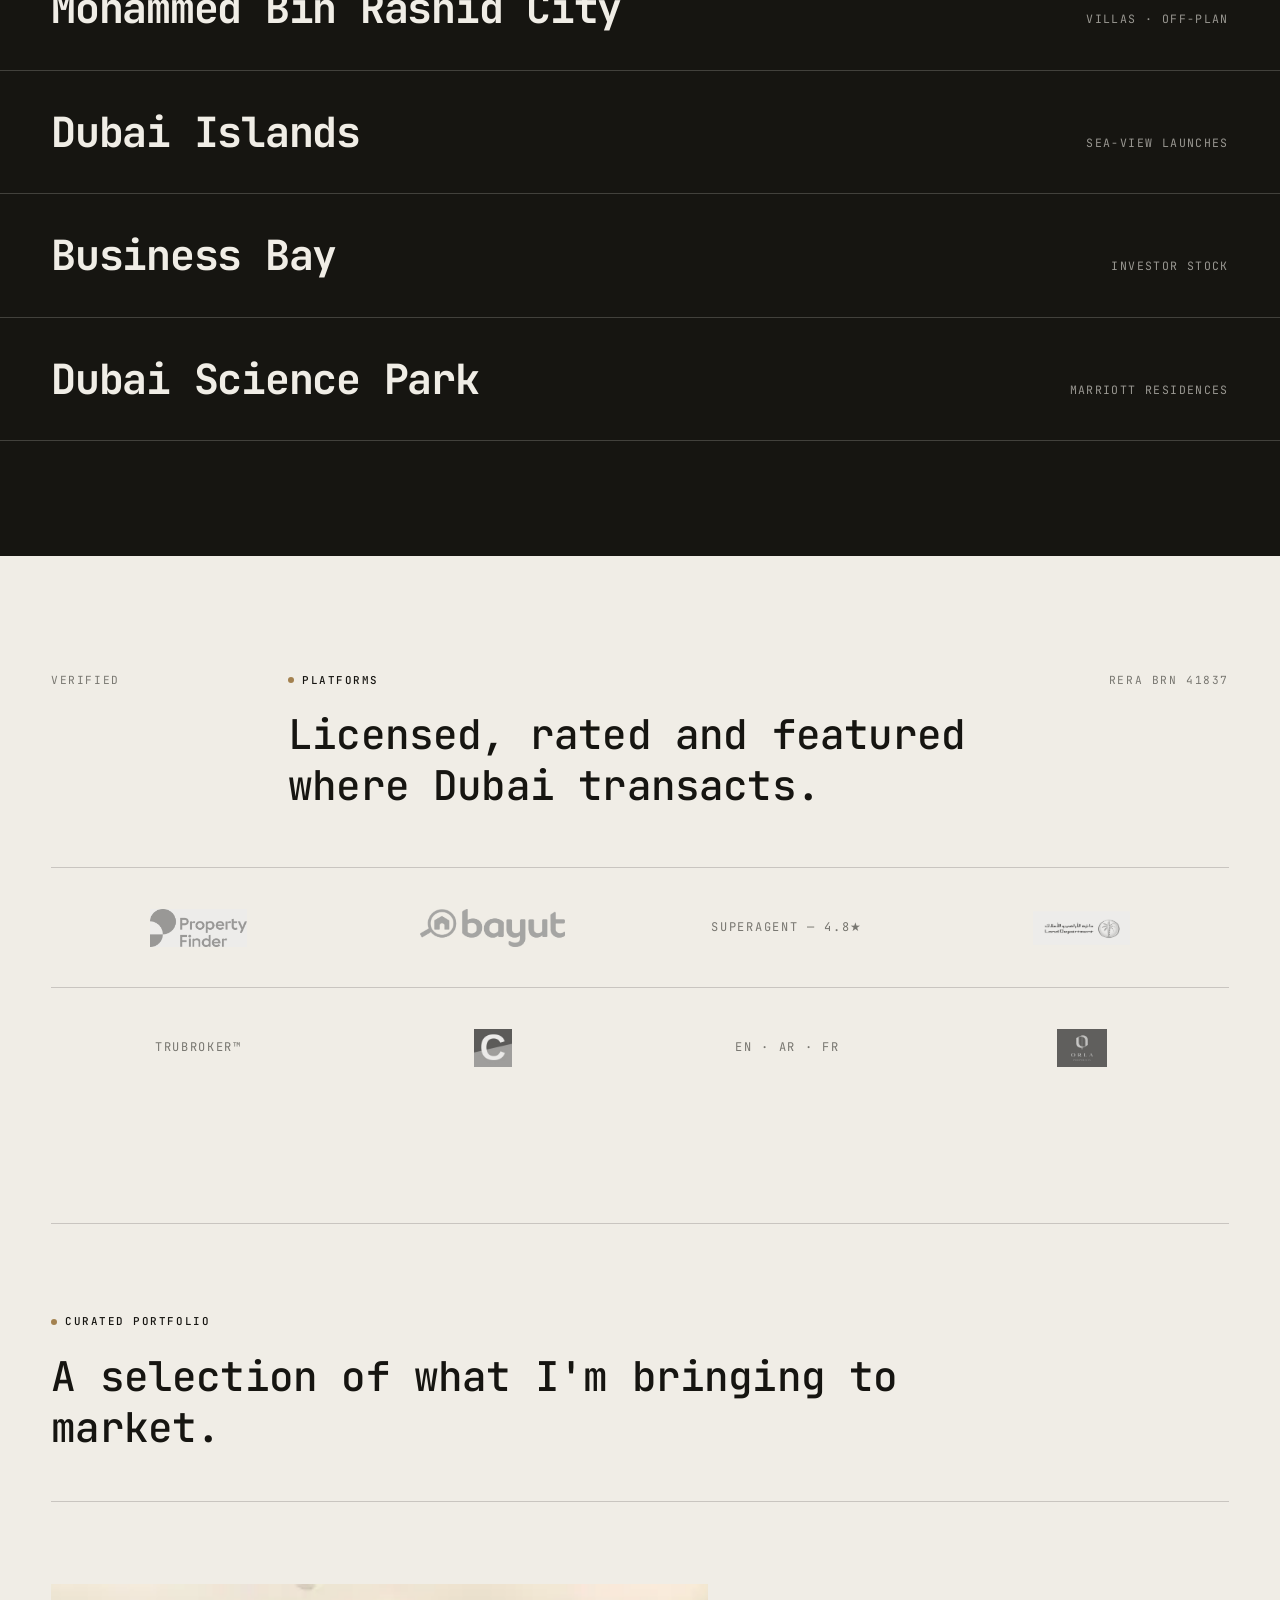
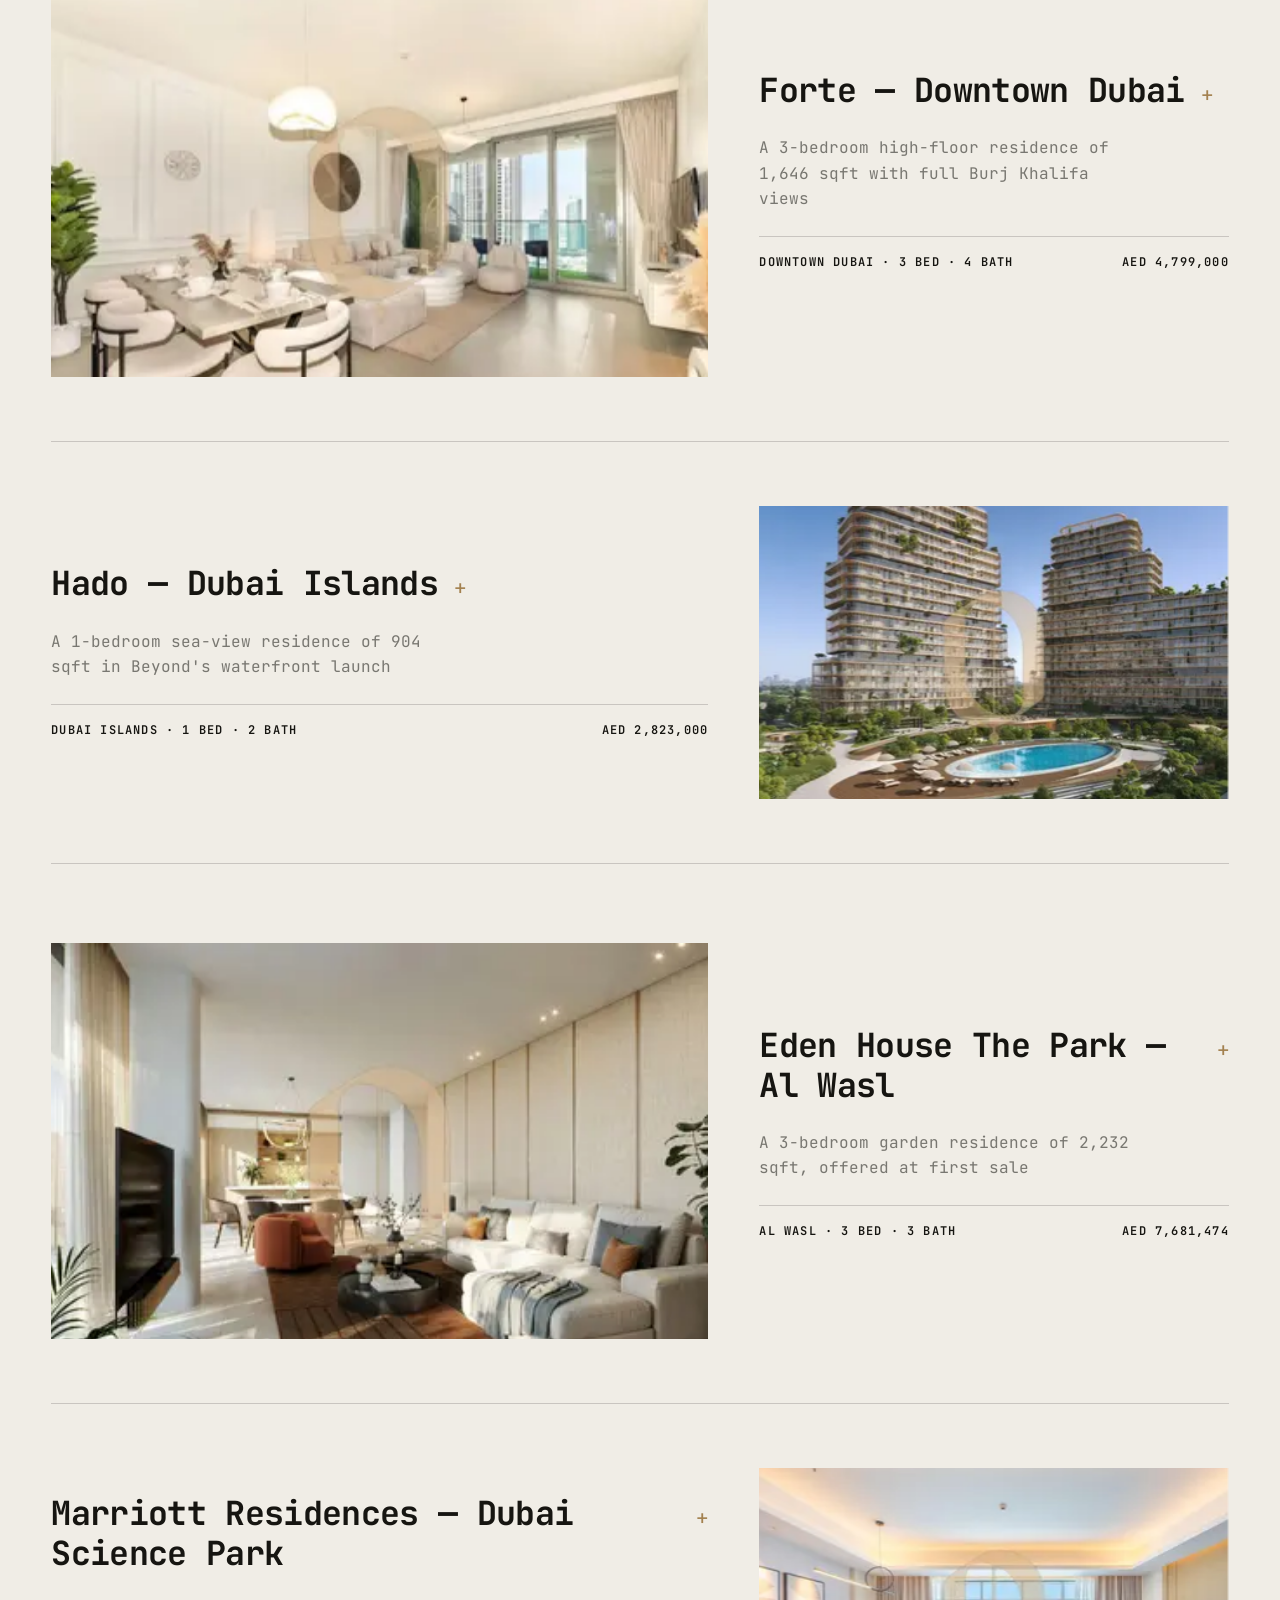
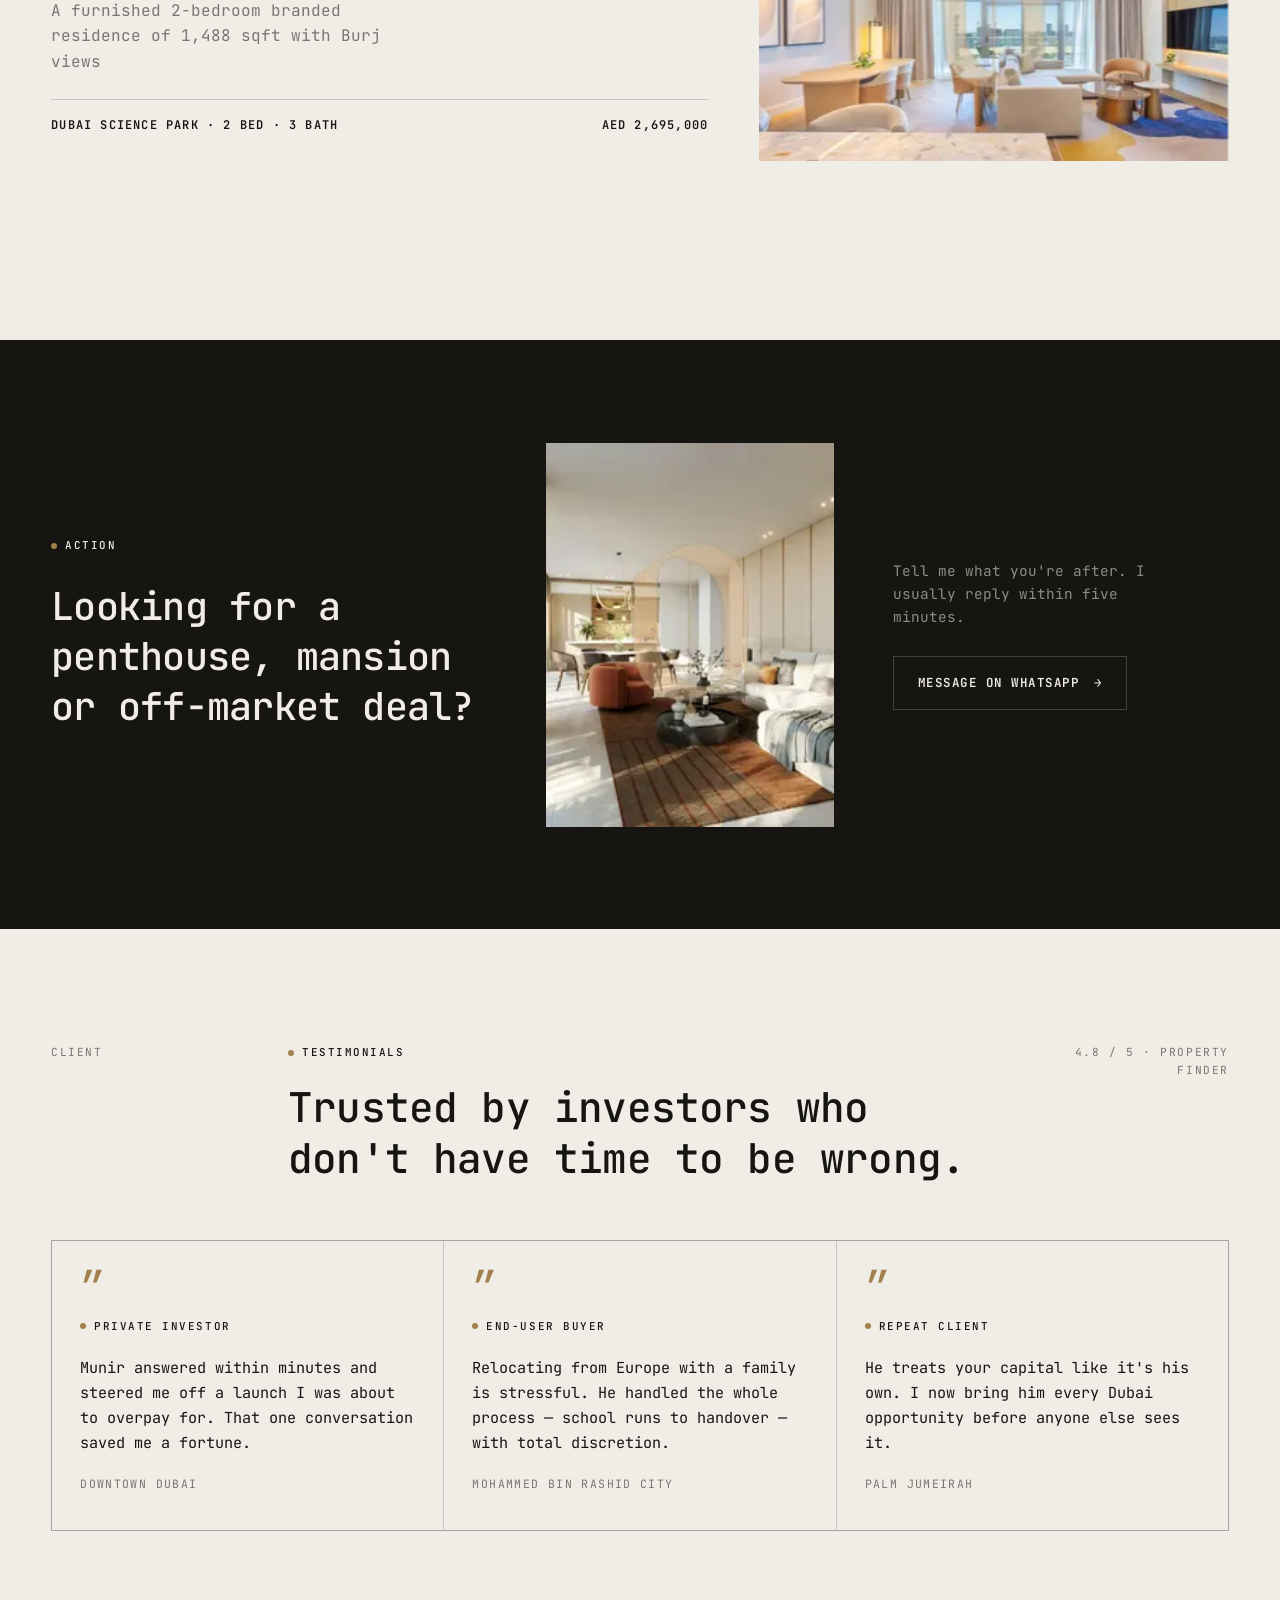
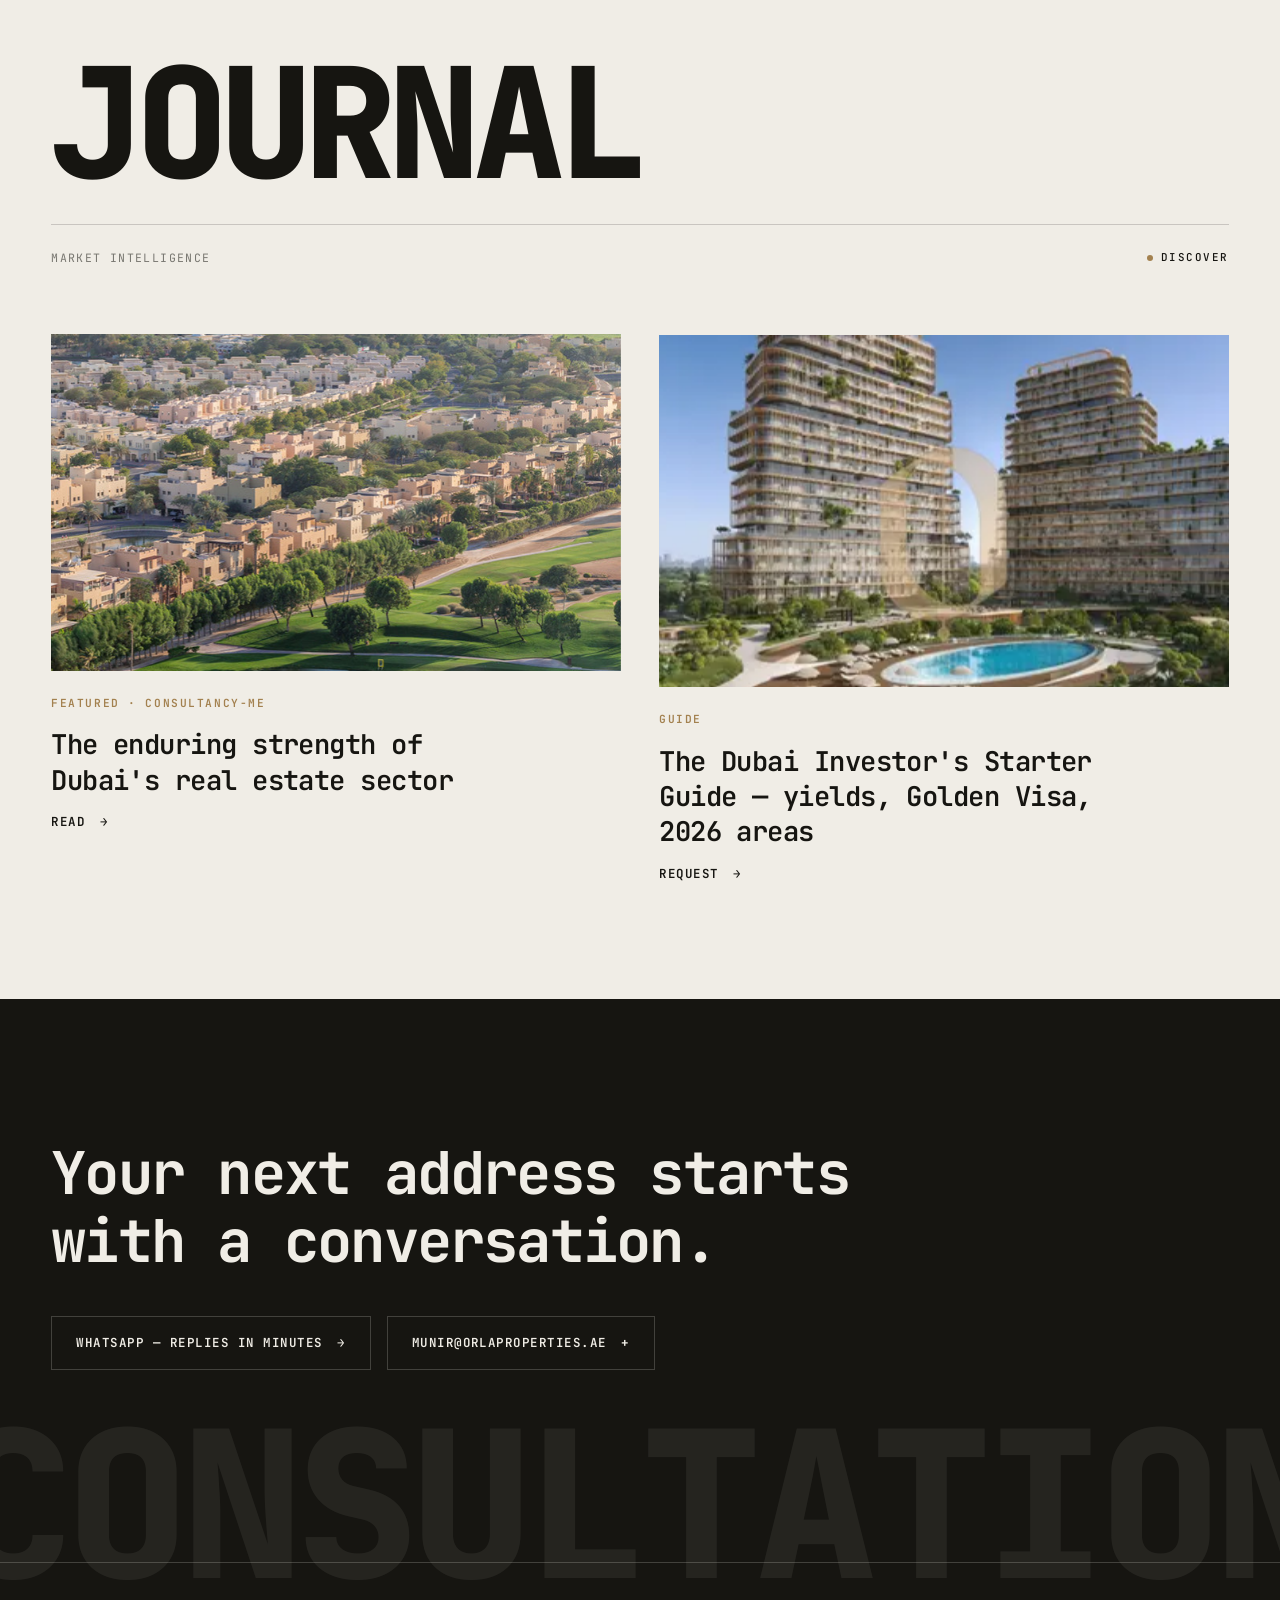
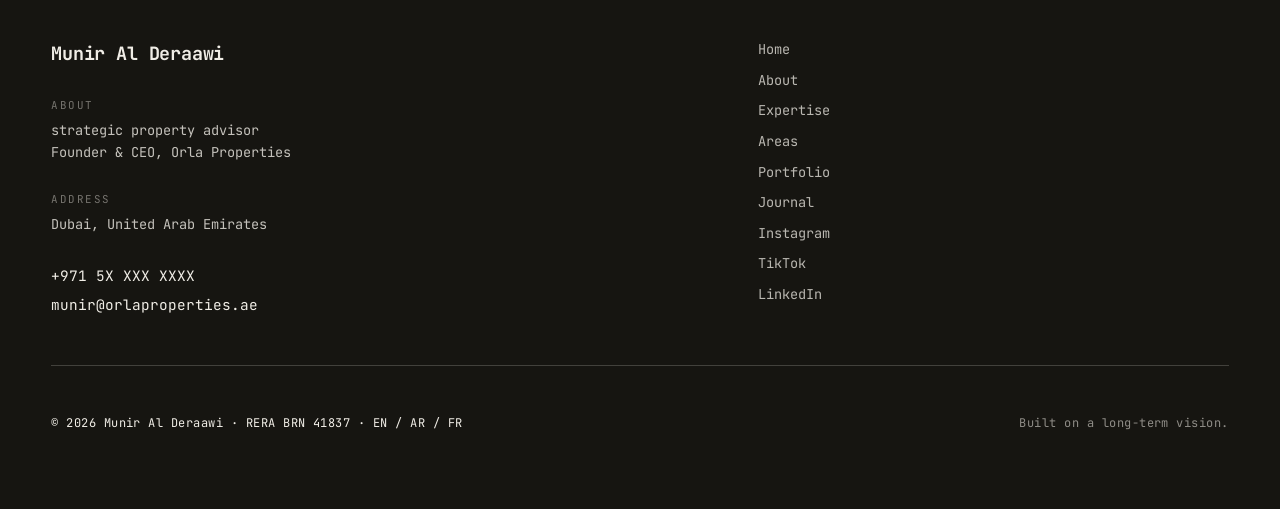
==== commit b44d8bdf: "v2 hero polish: 3-line heading, portrait above the fold on mobile, sticky nav, dedupe name Co-Author" ====
--- a/version-2/index.html
+++ b/version-2/index.html
@@ -103,9 +103,20 @@
     <!-- ============ HERO ============ -->
     <section class="hero">
       <div class="hero__grid">
-        <div class="hero__copy">
-          <span class="label label--dark hero__kicker"><i class="label__dot"></i>Munir Al Deraawi — Founder &amp; CEO, Orla Properties</span>
-          <h1 class="hero__heading">I don't sell property. I&nbsp;shape the right decision.</h1>
+        <div class="hero__intro">
+          <span class="label label--dark hero__kicker"><i class="label__dot"></i>Founder &amp; CEO — Orla Properties · Dubai</span>
+          <h1 class="hero__heading">I don't sell property.<br />I&nbsp;shape the<br />right decision.</h1>
+        </div>
+        <figure class="hero__portrait">
+          <div class="hero__portrait-frame">
+            <img src="assets/article_1.jpg" alt="Munir Al Deraawi, Founder &amp; CEO of Orla Properties" fetchpriority="high" />
+          </div>
+          <figcaption class="hero__portrait-cap">
+            <span class="label label--dark"><i class="label__dot"></i>Dubai · 14+ years</span>
+            <span class="hero__portrait-tags">SuperAgent 4.8★ · TruBroker™ · RERA 41837</span>
+          </figcaption>
+        </figure>
+        <div class="hero__rest">
           <div class="hero__line"></div>
           <div class="hero__services">
             <a class="hero__service" href="#expertise">
@@ -123,15 +134,6 @@
             <a class="action-btn action-btn--dark" href="#portfolio"><span>Portfolio</span><em>+</em></a>
           </div>
         </div>
-        <figure class="hero__portrait">
-          <div class="hero__portrait-frame">
-            <img src="assets/article_1.jpg" alt="Munir Al Deraawi, Founder &amp; CEO of Orla Properties" fetchpriority="high" />
-          </div>
-          <figcaption class="hero__portrait-cap">
-            <span class="label label--dark"><i class="label__dot"></i>Dubai · 14+ years</span>
-            <span class="hero__portrait-tags">SuperAgent 4.8★ · TruBroker™ · RERA 41837</span>
-          </figcaption>
-        </figure>
       </div>
       <p class="hero__giant" id="heroGiant" aria-hidden="true">Deraawi</p>
     </section>
--- a/version-2/styles.css
+++ b/version-2/styles.css
@@ -164,9 +164,7 @@
   z-index: 60;
   mix-blend-mode: difference;
   color: #fff;
-  transition: transform 0.5s var(--ease);
-}
-.nav.is-hidden { transform: translateY(-100%); }
+}
 .nav__wrap {
   display: flex;
   align-items: center;
@@ -283,29 +281,42 @@
   width: 100%;
   display: grid;
   grid-template-columns: 1.15fr 0.75fr;
-  gap: clamp(2.5rem, 6vw, 6rem);
-  align-items: center;
-}
-.hero__copy {
+  grid-template-areas:
+    "intro portrait"
+    "rest  portrait";
+  gap: 2.25rem clamp(2.5rem, 6vw, 6rem);
+  align-items: center;
+}
+.hero__intro {
+  grid-area: intro;
+  align-self: end;
   display: flex;
   flex-direction: column;
   gap: 2rem;
   animation: hero-rise 1s var(--ease) 1.3s both;
+}
+.hero__rest {
+  grid-area: rest;
+  align-self: start;
+  display: flex;
+  flex-direction: column;
+  gap: 2rem;
+  animation: hero-rise 1s var(--ease) 1.4s both;
 }
 @keyframes hero-rise { from { opacity: 0; transform: translateY(30px); } to { opacity: 1; transform: none; } }
 .hero__kicker { color: var(--dim-light); }
 .hero__kicker .label__dot { background: var(--bronze); }
 .hero__heading {
-  font-size: clamp(2.1rem, 5.6vw, 4.8rem);
+  font-size: clamp(1.58rem, 4.4vw, 3.4rem);
   font-weight: 700;
-  line-height: 1.05;
+  line-height: 1.12;
   letter-spacing: -0.03em;
-  max-width: 16ch;
 }
 .hero__line { height: 1px; background: var(--line-light); }
 .hero__services { display: flex; flex-direction: column; }
 .hero__actions { display: flex; flex-wrap: wrap; gap: 1rem; }
 .hero__portrait {
+  grid-area: portrait;
   position: relative;
   animation: hero-rise 1s var(--ease) 1.5s both;
 }
@@ -913,8 +924,14 @@
     padding-top: calc(var(--pad) + 4.5rem);
     padding-bottom: clamp(5rem, 14vw, 7rem);
   }
-  .hero__grid { grid-template-columns: 1fr; gap: 2.75rem; }
-  .hero__heading { max-width: 14ch; }
+  .hero__grid {
+    grid-template-columns: 1fr;
+    grid-template-areas:
+      "intro"
+      "portrait"
+      "rest";
+    gap: 2.25rem;
+  }
   .hero__portrait { max-width: 30rem; }
   .hero__portrait-frame img { aspect-ratio: 4/5; }
   .split, .split--alt { grid-template-columns: 1fr; }
@@ -949,15 +966,17 @@
   .nav__left { gap: 0.75rem; }
   .nav__name { font-size: 0.78rem; }
 
-  .hero { padding-top: calc(var(--pad) + 4rem); }
-  .hero__copy { gap: 1.6rem; }
+  .hero { padding-top: calc(var(--pad) + 3.5rem); }
+  .hero__grid { gap: 1.5rem; }
+  .hero__intro, .hero__rest { gap: 1.4rem; }
   .hero__kicker { font-size: 0.62rem; letter-spacing: 0.1em; }
   .hero__service { font-size: 0.85rem; padding: 0.75rem 0; }
   .hero__service em { display: none; }
   .hero__actions { width: 100%; flex-direction: column; }
   .hero__actions .action-btn { width: 100%; justify-content: space-between; }
   .hero__portrait { max-width: none; }
-  .hero__portrait-cap { flex-direction: column; gap: 0.4rem; }
+  .hero__portrait-frame img { aspect-ratio: 1/1; }
+  .hero__portrait-cap { flex-direction: column; gap: 0.4rem; padding-top: 0.9rem; }
 
   .achievements__list { gap: 1.5rem 0; }
   .achievement { padding: 0.35rem 1rem 0.2rem; }
@@ -992,6 +1011,6 @@
 @media (prefers-reduced-motion: reduce) {
   html { scroll-behavior: auto; }
   .reveal { opacity: 1; transform: none; transition: none; }
-  .hero__copy, .hero__portrait { animation: none; }
+  .hero__intro, .hero__rest, .hero__portrait { animation: none; }
   .preload { display: none; }
 }
